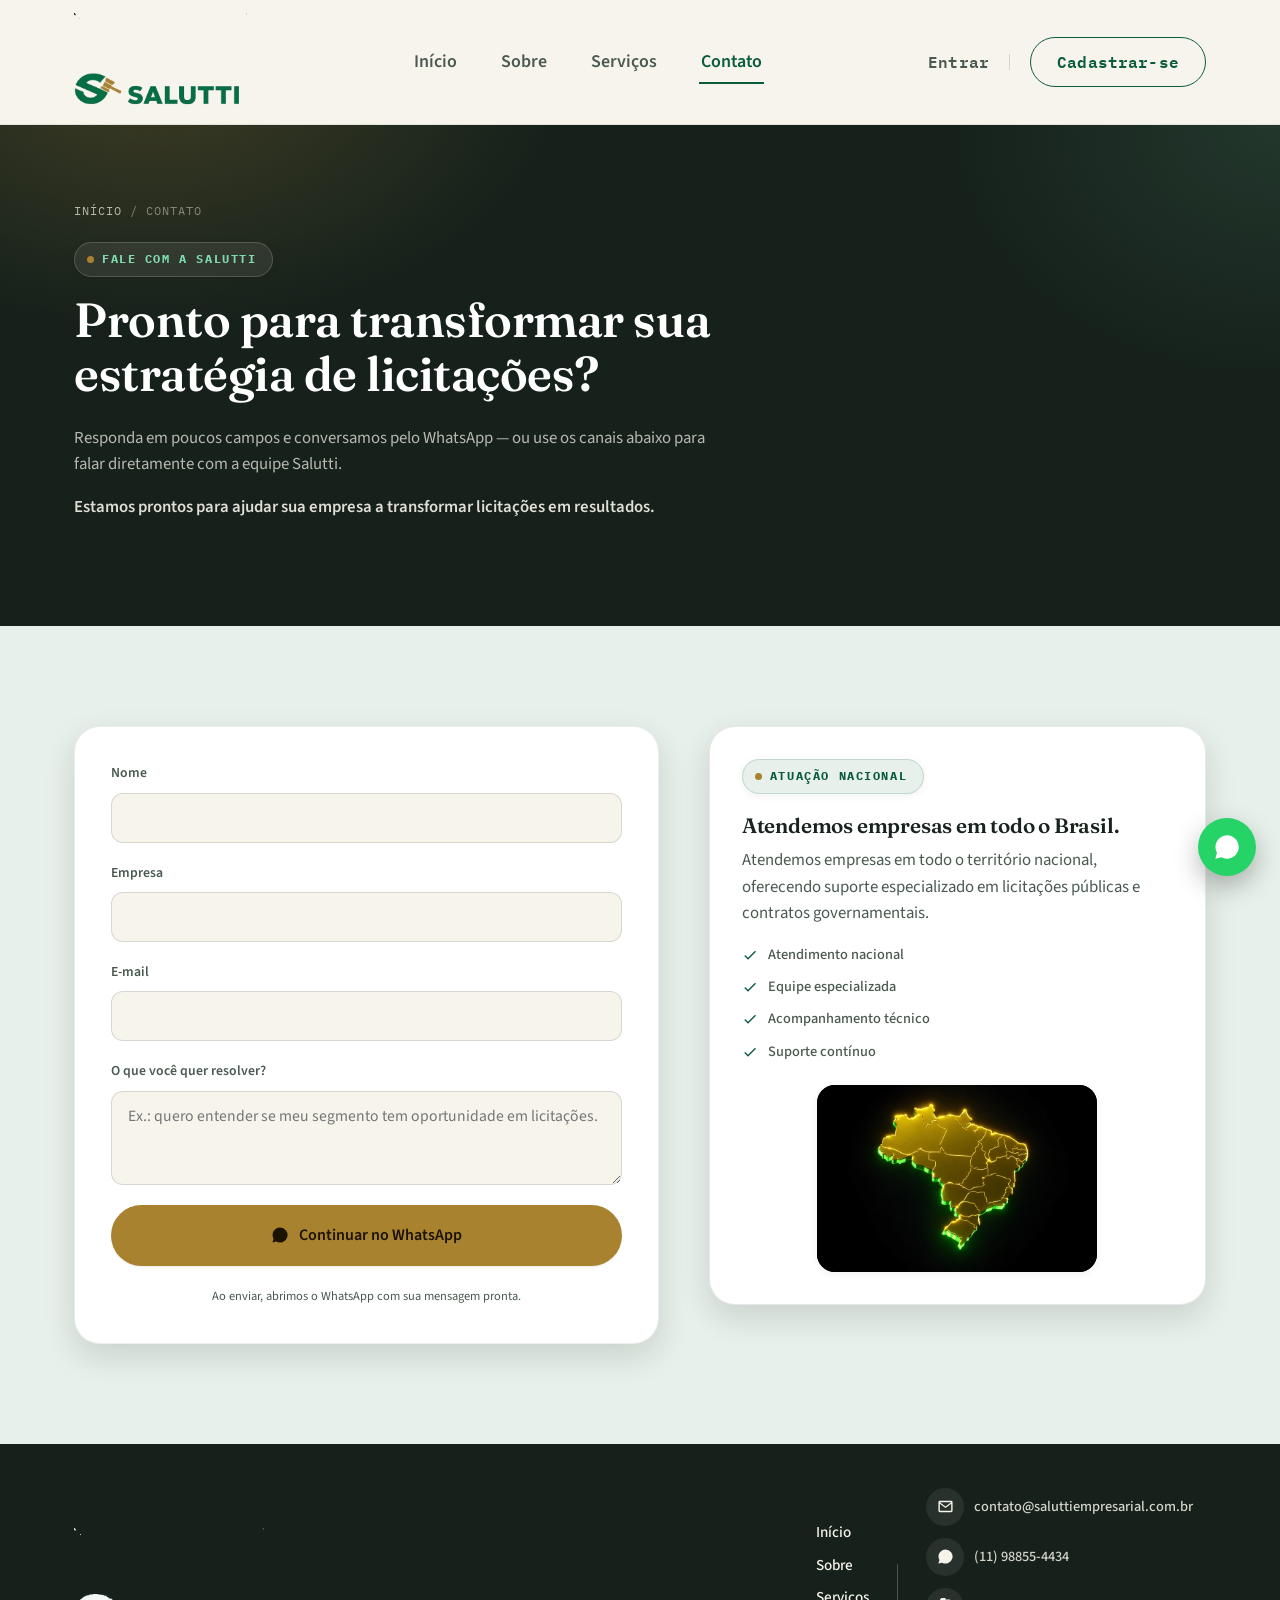
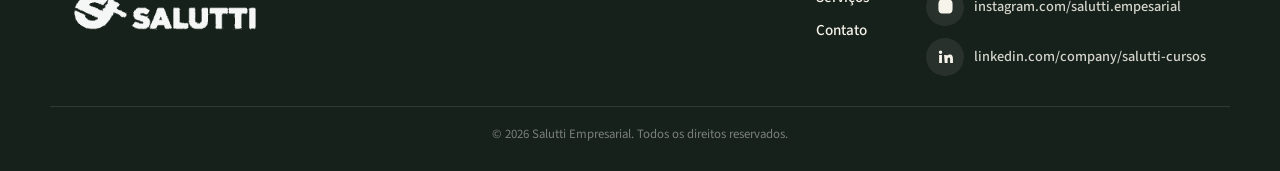
==== contato.html @ 941a8929 "Add files via upload" ====
<!DOCTYPE html>
<html lang="pt-BR">
<head>
<meta charset="UTF-8">
<meta name="viewport" content="width=device-width, initial-scale=1.0">
<title>Contato | Salutti Empresarial — Consultoria em Licitações</title>
<meta name="description" content="Fale com a Salutti Empresarial pelo WhatsApp, e-mail ou telefone e descubra as oportunidades de licitações para sua empresa.">
<meta name="keywords" content="licitações públicas, consultoria em licitações, pregão eletrônico, compras governamentais, mercado público, edital, Salutti Empresarial">
<meta name="author" content="Salutti Empresarial">
<link rel="canonical" href="https://www.saluttiempresarial.com.br/contato.html">

<!-- Open Graph -->
<meta property="og:type" content="website">
<meta property="og:site_name" content="Salutti Empresarial">
<meta property="og:title" content="Contato | Salutti Empresarial — Consultoria em Licitações">
<meta property="og:description" content="Fale com a Salutti Empresarial pelo WhatsApp, e-mail ou telefone e descubra as oportunidades de licitações para sua empresa.">
<meta property="og:image" content="./assets/hero.jpg">
<meta property="og:locale" content="pt_BR">

<!-- Twitter -->
<meta name="twitter:card" content="summary_large_image">
<meta name="twitter:title" content="Contato | Salutti Empresarial — Consultoria em Licitações">
<meta name="twitter:description" content="Fale com a Salutti Empresarial pelo WhatsApp, e-mail ou telefone e descubra as oportunidades de licitações para sua empresa.">
<meta name="twitter:image" content="./assets/hero.jpg">

<link rel="icon" type="image/png" href="./assets/logo.png">
<link rel="apple-touch-icon" href="./assets/logo.png">

<link rel="preconnect" href="https://fonts.googleapis.com">
<link rel="preconnect" href="https://fonts.gstatic.com" crossorigin>
<link href="https://fonts.googleapis.com/css2?family=Fraunces:opsz,wght@9..144,400;9..144,500;9..144,600;9..144,700&family=IBM+Plex+Mono:wght@400;500;600&family=Source+Sans+3:wght@400;500;600;700&display=swap" rel="stylesheet">

<link rel="stylesheet" href="./styles.css">
</head>
<body>

<!-- ============ SKIP LINK ============ -->
<a class="skip-link" href="#conteudo">Pular para o conteúdo</a>

<!-- ============ HEADER / NAV ============ -->
<header class="site-header" id="topo">
  <div class="wrap header-inner">
    <a href="index.html" class="brand" aria-label="Salutti Empresarial, página inicial">
      <img src="./assets/logo-wide.png" alt="Salutti Empresarial" class="brand-mark">
    </a>

    <nav class="main-nav" id="mainNav" aria-label="Navegação principal">
      <a href="index.html">Início</a>
      <a href="sobre.html">Sobre</a>
      <a href="servicos.html">Serviços</a>
      <a href="contato.html" class="is-active" aria-current="page">Contato</a>
    </nav>

    <div class="header-cta">
      <a class="header-auth-link" href="contato.html">Entrar</a>
      <span class="header-auth-sep" aria-hidden="true"></span>
      <a class="header-auth-cta" href="contato.html">Cadastrar-se</a>
    </div>

    <button class="nav-toggle" id="navToggle" aria-expanded="false" aria-controls="mainNav" aria-label="Abrir menu">
      <span></span><span></span><span></span>
    </button>
  </div>
</header>

<main id="conteudo">

  <!-- ============ PAGE HERO ============ -->
  <section class="page-hero" aria-label="Contato">
    <div class="wrap">
      <p class="page-hero-crumb"><a href="index.html">Início</a> / Contato</p>
      <p class="eyebrow eyebrow-dark"><span class="eyebrow-dot"></span>Fale com a Salutti</p>
      <h1>Pronto para transformar sua estratégia de licitações?</h1>
      <p class="section-sub">Responda em poucos campos e conversamos pelo WhatsApp — ou use os canais abaixo para falar diretamente com a equipe Salutti.</p>
      <p class="section-sub" style="margin-top:10px; font-weight:600; color:rgba(246,243,234,0.9);">Estamos prontos para ajudar sua empresa a transformar licitações em resultados.</p>
    </div>
  </section>

  <!-- ============ CONTATO ============ -->
  <section class="section contact-band" aria-label="Formulário de contato">
    <div class="wrap">
      <div class="contact-grid reveal">
        <div class="contact-left">
          <form class="contact-form" id="contactForm" novalidate>
            <label>
              Nome
              <input type="text" name="nome" id="cf-nome" required autocomplete="name">
            </label>
            <label>
              Empresa
              <input type="text" name="empresa" id="cf-empresa" autocomplete="organization">
            </label>
            <label>
              E-mail
              <input type="email" name="email" id="cf-email" autocomplete="email">
            </label>
            <label>
              O que você quer resolver?
              <textarea name="mensagem" id="cf-mensagem" rows="3" placeholder="Ex.: quero entender se meu segmento tem oportunidade em licitações."></textarea>
            </label>
            <button type="submit" class="btn btn-brass btn-lg btn-block">
              <svg viewBox="0 0 24 24" class="ico" aria-hidden="true"><path d="M17.5 14.4c-.3-.1-1.6-.8-1.9-.9-.3-.1-.4-.1-.6.1-.2.3-.7.9-.8 1-.2.2-.3.2-.5.1-.3-.1-1.2-.4-2.2-1.4-.8-.7-1.4-1.6-1.5-1.9-.2-.3 0-.5.1-.6.1-.1.3-.3.4-.5.1-.1.2-.3.2-.4.1-.2 0-.3 0-.4-.1-.1-.6-1.4-.8-1.9-.2-.5-.4-.4-.6-.4h-.5c-.2 0-.4.1-.6.3-.2.3-.8.8-.8 1.9s.8 2.2.9 2.4c.1.2 1.6 2.5 3.9 3.4.5.2 1 .4 1.3.5.5.2 1 .1 1.4.1.4-.1 1.3-.5 1.5-1 .2-.5.2-.9.1-1zM12 2a10 10 0 0 0-8.6 15L2 22l5.1-1.3A10 10 0 1 0 12 2z"/></svg>
              Continuar no WhatsApp
            </button>
            <p class="form-hint">Ao enviar, abrimos o WhatsApp com sua mensagem pronta.</p>
          </form>
        </div>

        <div class="contact-map">
          <p class="eyebrow"><span class="eyebrow-dot"></span>Atuação Nacional</p>
          <h3>Atendemos empresas em todo o Brasil.</h3>
          <p class="section-sub" style="margin-bottom:18px;">Atendemos empresas em todo o território nacional, oferecendo suporte especializado em licitações públicas e contratos governamentais.</p>
          <ul class="map-trust-list">
            <li><svg viewBox="0 0 24 24" aria-hidden="true"><path d="M9 16.2 4.8 12l-1.4 1.4L9 19 21 7l-1.4-1.4Z"/></svg>Atendimento nacional</li>
            <li><svg viewBox="0 0 24 24" aria-hidden="true"><path d="M9 16.2 4.8 12l-1.4 1.4L9 19 21 7l-1.4-1.4Z"/></svg>Equipe especializada</li>
            <li><svg viewBox="0 0 24 24" aria-hidden="true"><path d="M9 16.2 4.8 12l-1.4 1.4L9 19 21 7l-1.4-1.4Z"/></svg>Acompanhamento técnico</li>
            <li><svg viewBox="0 0 24 24" aria-hidden="true"><path d="M9 16.2 4.8 12l-1.4 1.4L9 19 21 7l-1.4-1.4Z"/></svg>Suporte contínuo</li>
          </ul>
          <figure class="map-visual map-visual-sm">
            <img src="./assets/mapa-brasil.png" alt="Mapa do Brasil representando a presença e a atuação nacional da Salutti Empresarial">
          </figure>
        </div>
      </div>
    </div>
  </section>

</main>

<!-- ============ FOOTER ============ -->
<footer class="site-footer">
  <div class="wrap footer-inner">
    <a href="index.html" class="footer-logo-link" aria-label="Salutti Empresarial, página inicial">
      <img src="./assets/logo-wide.png" alt="Salutti Empresarial" class="brand-mark-footer">
    </a>

    <div class="footer-links-group">
      <nav class="footer-nav" aria-label="Navegação do rodapé">
        <a href="index.html">Início</a>
        <a href="sobre.html">Sobre</a>
        <a href="servicos.html">Serviços</a>
        <a href="contato.html">Contato</a>
      </nav>

      <span class="footer-divider" aria-hidden="true"></span>

      <div class="footer-social" aria-label="Redes sociais da Salutti">
        <a class="footer-social-link" href="mailto:contato@saluttiempresarial.com.br" aria-label="Enviar e-mail para a Salutti">
          <span class="footer-social-ico"><svg viewBox="0 0 24 24" aria-hidden="true"><path d="M4 4h16a2 2 0 0 1 2 2v12a2 2 0 0 1-2 2H4a2 2 0 0 1-2-2V6a2 2 0 0 1 2-2Zm0 2v.01L12 12l8-5.99V6Zm0 2.24V18h16V8.24l-8 6Z"/></svg></span>
          <span class="footer-social-text">contato@saluttiempresarial.com.br</span>
        </a>
        <a class="footer-social-link" href="https://wa.me/5511988554434" target="_blank" rel="noopener" aria-label="Falar no WhatsApp">
          <span class="footer-social-ico"><svg viewBox="0 0 24 24" aria-hidden="true"><path d="M17.5 14.4c-.3-.1-1.6-.8-1.9-.9-.3-.1-.4-.1-.6.1-.2.3-.7.9-.8 1-.2.2-.3.2-.5.1-.3-.1-1.2-.4-2.2-1.4-.8-.7-1.4-1.6-1.5-1.9-.2-.3 0-.5.1-.6.1-.1.3-.3.4-.5.1-.1.2-.3.2-.4.1-.2 0-.3 0-.4-.1-.1-.6-1.4-.8-1.9-.2-.5-.4-.4-.6-.4h-.5c-.2 0-.4.1-.6.3-.2.3-.8.8-.8 1.9s.8 2.2.9 2.4c.1.2 1.6 2.5 3.9 3.4.5.2 1 .4 1.3.5.5.2 1 .1 1.4.1.4-.1 1.3-.5 1.5-1 .2-.5.2-.9.1-1zM12 2a10 10 0 0 0-8.6 15L2 22l5.1-1.3A10 10 0 1 0 12 2z"/></svg></span>
          <span class="footer-social-text">(11) 98855-4434</span>
        </a>
        <a class="footer-social-link" href="https://www.instagram.com/salutti.empesarial/" target="_blank" rel="noopener" aria-label="Instagram da Salutti">
          <span class="footer-social-ico"><svg viewBox="0 0 24 24" aria-hidden="true"><path d="M12 2c2.7 0 3.06.01 4.12.06 1.06.05 1.79.22 2.43.47.66.26 1.22.6 1.77 1.15.55.55.9 1.11 1.15 1.77.25.64.42 1.37.47 2.43.05 1.06.06 1.42.06 4.12s-.01 3.06-.06 4.12c-.05 1.06-.22 1.79-.47 2.43a4.9 4.9 0 0 1-1.15 1.77 4.9 4.9 0 0 1-1.77 1.15c-.64.25-1.37.42-2.43.47-1.06.05-1.42.06-4.12.06s-3.06-.01-4.12-.06c-1.06-.05-1.79-.22-2.43-.47a4.9 4.9 0 0 1-1.77-1.15 4.9 4.9 0 0 1-1.15-1.77c-.25-.64-.42-1.37-.47-2.43C2.01 15.06 2 14.7 2 12s.01-3.06.06-4.12c.05-1.06.22-1.79.47-2.43.26-.66.6-1.22 1.15-1.77A4.9 4.9 0 0 1 5.45.53c.64-.25 1.37-.42 2.43-.47C8.94.01 9.3 0 12 0Zm0 5a5 5 0 1 1 0 10 5 5 0 0 1 0-10Zm0 2a3 3 0 1 0 0 6 3 3 0 0 0 0-6Zm5.2-3.4a1.2 1.2 0 1 1 0 2.4 1.2 1.2 0 0 1 0-2.4Z"/></svg></span>
          <span class="footer-social-text">instagram.com/salutti.empesarial</span>
        </a>
        <a class="footer-social-link" href="https://www.linkedin.com/company/salutti-cursos/about/" target="_blank" rel="noopener" aria-label="LinkedIn da Salutti">
          <span class="footer-social-ico"><svg viewBox="0 0 24 24" aria-hidden="true"><path d="M4.98 3.5A2.5 2.5 0 1 1 5 8.5a2.5 2.5 0 0 1-.02-5ZM3 9.75h4V21H3ZM10 9.75h3.83v1.54h.05c.53-1 1.85-2.06 3.8-2.06 4.07 0 4.82 2.68 4.82 6.17V21h-4v-4.98c0-1.19-.02-2.72-1.66-2.72-1.66 0-1.92 1.3-1.92 2.63V21h-4Z"/></svg></span>
          <span class="footer-social-text">linkedin.com/company/salutti-cursos</span>
        </a>
      </div>
    </div>
  </div>
  <div class="wrap footer-bottom">
    <span>© <span id="year"></span> Salutti Empresarial. Todos os direitos reservados.</span>
  </div>
</footer>

<a class="fab-whatsapp" href="https://wa.me/5511988554434?text=Ol%C3%A1%2C%20quero%20falar%20com%20a%20Salutti." target="_blank" rel="noopener" aria-label="Falar no WhatsApp">
  <svg viewBox="0 0 24 24" aria-hidden="true"><path d="M17.5 14.4c-.3-.1-1.6-.8-1.9-.9-.3-.1-.4-.1-.6.1-.2.3-.7.9-.8 1-.2.2-.3.2-.5.1-.3-.1-1.2-.4-2.2-1.4-.8-.7-1.4-1.6-1.5-1.9-.2-.3 0-.5.1-.6.1-.1.3-.3.4-.5.1-.1.2-.3.2-.4.1-.2 0-.3 0-.4-.1-.1-.6-1.4-.8-1.9-.2-.5-.4-.4-.6-.4h-.5c-.2 0-.4.1-.6.3-.2.3-.8.8-.8 1.9s.8 2.2.9 2.4c.1.2 1.6 2.5 3.9 3.4.5.2 1 .4 1.3.5.5.2 1 .1 1.4.1.4-.1 1.3-.5 1.5-1 .2-.5.2-.9.1-1zM12 2a10 10 0 0 0-8.6 15L2 22l5.1-1.3A10 10 0 1 0 12 2z"/></svg>
</a>

<script src="./script.js"></script>
</body>
</html>
---- styles.css ----
/* ===========================================================
   SALUTTI EMPRESARIAL — design tokens
   Palette: forest green + brass/gold (from brand mark) on a
   paper/charcoal duo, evoking official documents & selos.
=========================================================== */
:root{
  --forest:        #0B5C3C;
  --forest-deep:    #073F29;
  --forest-mist:    #E7F0EA;
  --mint:           #7FD9AC;

  --brass:          #A9822F;
  --brass-light:    #C79C42;
  --brass-pale:     #F1E4C4;

  --charcoal:       #16211B;
  --charcoal-2:     #1E2B23;
  --charcoal-3:     #26362C;
  --charcoal-line:  rgba(246,243,234,0.12);

  --paper:          #F7F4EC;
  --paper-2:        #EFEADA;
  --ink:            #17231C;
  --ink-soft:       #4A5A50;
  --off-white:      #F6F3EA;

  --shadow-1: 0 12px 32px rgba(15,25,18,0.14);
  --shadow-2: 0 24px 60px rgba(15,25,18,0.28);
  --shadow-soft: 0 2px 8px rgba(15,25,18,0.06);
  --shadow-hover: 0 20px 46px rgba(15,25,18,0.16), 0 4px 14px rgba(15,25,18,0.08);
  --shadow-brass: 0 14px 34px rgba(169,130,47,0.22);

  --font-display: "Fraunces", ui-serif, Georgia, serif;
  --font-body: "Source Sans 3", ui-sans-serif, system-ui, sans-serif;
  --font-mono: "IBM Plex Mono", ui-monospace, monospace;

  --radius: 18px;
  --radius-sm: 10px;
  --radius-lg: 26px;

  --ease: cubic-bezier(.16,.8,.24,1);
  --ease-soft: cubic-bezier(.4,0,.2,1);

  --container: 1180px;
}

*,*::before,*::after{ box-sizing:border-box; }
html{ scroll-behavior:smooth; }
@media (prefers-reduced-motion: reduce){
  html{ scroll-behavior:auto; }
  *,*::before,*::after{ animation-duration:0.001ms !important; animation-iteration-count:1 !important; transition-duration:0.001ms !important; }
}

body{
  margin:0;
  font-family:var(--font-body);
  color:var(--ink);
  background:var(--paper);
  -webkit-font-smoothing:antialiased;
  line-height:1.55;
}

img{ max-width:100%; display:block; }
a{ color:inherit; text-decoration:none; }
button{ font:inherit; cursor:pointer; }
ul{ margin:0; padding:0; list-style:none; }
h1,h2,h3,h4{ font-family:var(--font-display); font-weight:600; margin:0 0 .5em; line-height:1.12; letter-spacing:-0.01em; }
p{ margin:0 0 1em; }

.wrap{ max-width:var(--container); margin:0 auto; padding:0 24px; }

.skip-link{
  position:absolute; left:-999px; top:0; background:var(--forest); color:#fff;
  padding:12px 18px; z-index:999; border-radius:0 0 8px 0;
}
.skip-link:focus{ left:0; }

:focus-visible{ outline:3px solid var(--brass); outline-offset:3px; }

/* ---------------- Eyebrow / badges ---------------- */
.eyebrow{
  display:inline-flex; align-items:center; gap:8px;
  font-family:var(--font-mono); font-size:.76rem; letter-spacing:.13em; text-transform:uppercase;
  color:var(--forest); font-weight:700; margin-bottom:16px;
  background:var(--forest-mist); border:1px solid rgba(11,92,60,0.16); border-radius:999px; padding:7px 16px 7px 12px;
  box-shadow:var(--shadow-soft);
  transition:transform .28s var(--ease), box-shadow .28s var(--ease), background-color .28s var(--ease), border-color .28s var(--ease);
  cursor:default;
}
.eyebrow:hover{
  transform:scale(1.045);
  background:#fff;
  border-color:rgba(169,130,47,0.45);
  box-shadow:0 8px 20px rgba(169,130,47,0.16);
}
.eyebrow-dark{ color:var(--mint); background:rgba(255,255,255,0.08); border-color:rgba(255,255,255,0.16); }
.eyebrow-dark:hover{ background:rgba(255,255,255,0.14); border-color:rgba(127,217,172,0.5); box-shadow:0 8px 20px rgba(127,217,172,0.14); }
.eyebrow-dot{ width:7px; height:7px; border-radius:50%; background:var(--brass); flex:none; transition:transform .28s var(--ease); }
.eyebrow:hover .eyebrow-dot{ transform:scale(1.3); }

.section-head{ max-width:720px; margin-bottom:40px; }
.section-sub{ color:var(--ink-soft); font-size:1.05rem; max-width:620px; }
.section-sub-dark{ color:rgba(246,243,234,0.72); }

/* =========================================================
   BUTTONS
========================================================= */
.btn{
  display:inline-flex; align-items:center; justify-content:center; gap:10px;
  border-radius:999px; font-weight:600; text-align:center; border:2px solid transparent;
  transition:transform .24s var(--ease), box-shadow .24s var(--ease), background .24s var(--ease), border-color .24s var(--ease), color .24s var(--ease);
  white-space:nowrap; will-change:transform;
}
.btn .ico{ width:18px; height:18px; fill:currentColor; flex:none; }
.btn-brass{ background:var(--brass); color:#1B1300; box-shadow:0 1px 2px rgba(27,19,0,0.08); }
.btn-brass:hover{ background:var(--brass-light); transform:translateY(-2px) scale(1.015); box-shadow:var(--shadow-brass); }
.btn-brass:active{ transform:translateY(0) scale(0.99); }
.btn-ghost{ background:transparent; color:#fff; border-color:rgba(255,255,255,0.55); }
.btn-ghost:hover{ background:rgba(255,255,255,0.12); border-color:#fff; transform:translateY(-2px); }
.btn-outline{ background:transparent; color:var(--forest); border-color:rgba(11,92,60,0.3); }
.btn-outline:hover{ background:var(--forest-mist); border-color:var(--forest); transform:translateY(-2px); }
.btn-lg{ padding:16px 30px; font-size:1rem; }
.btn-sm{ padding:10px 18px; font-size:.88rem; }
.btn-block{ width:100%; }

/* =========================================================
   HEADER
========================================================= */
.site-header{
  position:sticky; top:0; z-index:100;
  background:rgba(247,244,236,0.86);
  backdrop-filter:blur(14px) saturate(1.4);
  border-bottom:1px solid rgba(23,35,28,0.08);
  transition:box-shadow .3s var(--ease), background-color .3s var(--ease);
}
.site-header.is-scrolled{ box-shadow:0 6px 24px rgba(15,25,18,0.08); background:rgba(247,244,236,0.96); }
.header-inner{
  display:flex; align-items:center; justify-content:space-between;
  height:124px; gap:24px;
}
.brand-mark{ height:98px; width:auto; transition:opacity .2s ease; }
.brand{ flex:none; display:flex; align-items:center; }
.brand:hover .brand-mark{ opacity:.86; }

.main-nav{ display:flex; align-items:center; gap:8px; }
.main-nav a{
  color:var(--ink-soft); font-size:1.12rem; font-weight:600; position:relative; padding:12px 18px;
  border-radius:999px; transition:color .22s var(--ease), background-color .22s var(--ease);
}
.main-nav a:hover{ color:var(--ink); background:rgba(23,35,28,0.05); }
.main-nav a::after{
  content:""; position:absolute; left:16px; right:16px; bottom:4px; height:2px; background:var(--brass);
  transform:scaleX(0); transform-origin:left; transition:transform .25s var(--ease);
}
.main-nav a:hover::after, .main-nav a:focus-visible::after{ transform:scaleX(1); }
.main-nav a.is-active{ color:var(--forest); }
.main-nav a.is-active::after{ transform:scaleX(1); background:var(--forest); }

.header-cta{ flex:none; display:flex; align-items:center; gap:20px; }
.header-auth-link{
  font-family:var(--font-mono); font-size:1.02rem; font-weight:600; letter-spacing:.01em;
  color:var(--ink-soft); transition:color .2s ease;
}
.header-auth-link:hover{ color:var(--forest); }
.header-auth-sep{ width:1px; height:16px; background:rgba(23,35,28,0.16); }
.header-auth-cta{
  font-family:var(--font-mono); font-size:1.02rem; font-weight:600; letter-spacing:.01em;
  padding:11px 26px; border-radius:999px; border:1.5px solid var(--forest); color:var(--forest);
  background:transparent; transition:background-color .25s ease, color .25s ease, transform .25s ease, box-shadow .25s ease;
}
.header-auth-cta:hover{ background:var(--forest); color:#fff; transform:translateY(-1px); box-shadow:0 8px 18px rgba(11,92,60,0.22); }

.nav-toggle{ display:none; background:none; border:0; width:38px; height:38px; padding:0; flex-direction:column; justify-content:center; align-items:center; gap:5px; }
.nav-toggle span{ width:22px; height:2px; background:var(--ink); display:block; transition:transform .2s ease, opacity .2s ease; }

/* =========================================================
   HERO
========================================================= */
.hero{ position:relative; min-height:92vh; display:flex; align-items:center; overflow:hidden; color:#fff; }
.hero-media{ position:absolute; inset:0; }
.hero-media img{ width:100%; height:100%; object-fit:cover; transform:scale(1.06); animation:heroZoom 18s ease-out forwards; }
@keyframes heroZoom{ from{ transform:scale(1.06);} to{ transform:scale(1);} }
.hero-scrim{
  position:absolute; inset:0;
  background:
    linear-gradient(180deg, rgba(9,17,13,0.58) 0%, rgba(9,17,13,0.42) 40%, rgba(9,17,13,0.76) 100%),
    linear-gradient(100deg, rgba(7,20,14,0.82) 0%, rgba(7,20,14,0.42) 55%, rgba(7,20,14,0.22) 100%);
}
.hero-inner{
  position:relative; z-index:2; display:grid; grid-template-columns:1fr auto; gap:60px; align-items:center;
  padding-top:60px; padding-bottom:60px; width:100%;
}
.hero-copy{ max-width:660px; }
.hero h1{
  font-size:clamp(2.1rem, 4.6vw, 3.4rem);
  color:#fff;
  text-shadow:0 2px 18px rgba(0,0,0,0.35);
}
.accent-brass{ color:var(--brass-light); }
.hero-lede{ font-size:1.15rem; color:rgba(255,255,255,0.88); max-width:540px; }
.hero-actions{ display:flex; flex-wrap:wrap; gap:16px; margin:28px 0 34px; }
.hero-badges{ display:flex; flex-wrap:wrap; gap:12px 26px; font-size:.88rem; color:rgba(255,255,255,0.78); }
.hero-badges li{ position:relative; padding-left:18px; }
.hero-badges li::before{ content:""; position:absolute; left:0; top:7px; width:8px; height:8px; border-radius:50%; background:var(--mint); }

/* Home — hero estratégico (título 48px / subtítulo 22px) */
.home-hero-title{ color:#fff; font-size:48px; line-height:1.15; max-width:820px; margin-bottom:20px; text-shadow:0 2px 18px rgba(0,0,0,0.35); }
.home-hero-subtitle{ color:rgba(255,255,255,0.88); font-size:22px; line-height:1.55; max-width:640px; font-weight:400; }
@media (max-width:640px){
  .home-hero-title{ font-size:32px; }
  .home-hero-subtitle{ font-size:18px; }
}

@media (max-width:920px){
  .hero-inner{ grid-template-columns:1fr; text-align:left; }
}

/* =========================================================
   NUMBERS BAND
========================================================= */
.band-numbers{ background:var(--charcoal); color:var(--off-white); padding:88px 0; position:relative; }
.stat-grid{ display:grid; grid-template-columns:repeat(4,1fr); gap:20px; margin-bottom:56px; }
.stat-card{
  background:#fff; border:1px solid rgba(23,35,28,0.10); border-radius:var(--radius);
  padding:28px 24px; display:flex; flex-direction:column; gap:10px; box-shadow:var(--shadow-soft); border-top:3px solid var(--forest);
  transition:transform .3s var(--ease), box-shadow .3s var(--ease);
}
.stat-card:hover{ transform:translateY(-6px); box-shadow:var(--shadow-hover); }
.stat-num{ font-family:var(--font-display); font-size:2.4rem; color:var(--forest); font-weight:700; }
.stat-num small{ font-size:1rem; font-weight:500; margin-left:2px; color:var(--brass); }
.stat-label{ color:var(--ink-soft); font-size:.92rem; }

.donut-block{ display:grid; grid-template-columns:1.1fr .9fr; gap:50px; align-items:center; background:var(--charcoal-2); border:1px solid var(--charcoal-line); border-radius:var(--radius); padding:40px; }
.donut-copy h3{ color:#fff; font-size:1.5rem; }
.donut-legend{ display:flex; flex-direction:column; gap:8px; margin-top:18px; }
.donut-legend li{ display:flex; align-items:center; gap:10px; font-size:.9rem; color:rgba(246,243,234,0.85); cursor:pointer; padding:4px 6px; border-radius:6px; }
.donut-legend li:hover, .donut-legend li.is-active{ background:rgba(255,255,255,0.06); }
.donut-legend .sw{ width:11px; height:11px; border-radius:3px; flex:none; }
.donut-wrap{ position:relative; display:flex; justify-content:center; }
.donut-svg{ width:100%; max-width:240px; }
.donut-svg path{ cursor:pointer; transition:opacity .2s ease, transform .2s ease; transform-origin:120px 120px; }
.donut-svg path:hover, .donut-svg path.is-active{ opacity:.85; transform:scale(1.035); }
.donut-center{ position:absolute; top:50%; left:50%; transform:translate(-50%,-50%); text-align:center; }
.donut-center span{ display:block; font-family:var(--font-display); font-size:1.7rem; color:#fff; font-weight:700; }
.donut-center small{ font-family:var(--font-mono); font-size:.72rem; color:var(--mint); text-transform:uppercase; letter-spacing:.06em; }

@media (max-width:900px){
  .stat-grid{ grid-template-columns:repeat(2,1fr); }
  .donut-block{ grid-template-columns:1fr; }
}

/* =========================================================
   SECTIONS — generic
========================================================= */
.section{ padding:100px 0; }
.section-tint{ background:var(--forest-mist); }
.section-dark{ background:var(--charcoal); color:var(--off-white); }
.section-dark h2, .section-dark h4{ color:#fff; }
.section-dark h3{ color:#fff; }
.section-dark .feature-card h3{ color:var(--ink,#17231c); }

.card-grid{ display:grid; gap:24px; margin-bottom:64px; }
.card-grid-3{ grid-template-columns:repeat(3,1fr); }
.card-grid-4{ grid-template-columns:repeat(4,1fr); }
.values-grid{ display:flex; flex-wrap:wrap; justify-content:center; gap:24px; margin-bottom:64px; }
.values-grid .feature-card{ flex:1 1 calc(33.333% - 16px); max-width:360px; min-width:260px; display:flex; flex-direction:column; min-height:216px; }
@media (max-width:760px){ .values-grid .feature-card{ flex:1 1 100%; max-width:440px; min-height:0; } }

.quem-somos-title{ font-size:clamp(1.9rem,3.4vw,2.6rem); margin-bottom:16px; }

.feature-card{
  background:var(--off-white); border:1px solid rgba(23,35,28,0.08); border-radius:var(--radius);
  padding:32px 28px; box-shadow:var(--shadow-soft); border-top:3px solid var(--brass);
  transition:transform .3s var(--ease), box-shadow .3s var(--ease), border-color .3s var(--ease);
}
.feature-card:hover{ transform:translateY(-6px); box-shadow:var(--shadow-hover); }
.feature-ico{ display:inline-flex; align-items:center; justify-content:center; width:48px; height:48px; border-radius:12px; background:var(--forest-mist); margin-bottom:18px; transition:transform .3s var(--ease), background-color .3s var(--ease); }
.feature-card:hover .feature-ico{ transform:scale(1.08) rotate(-4deg); background:var(--brass-pale); }
.feature-ico svg{ width:24px; height:24px; fill:var(--forest); }
.feature-card h3{ font-size:1.2rem; }
.feature-card p{ color:var(--ink-soft); margin:0; font-size:.95rem; }

/* tinted section band (mais cor de marca) */
.section-tint{ background:var(--forest-mist); }

/* process arrow between ticket-list steps */
.process-arrow{ display:flex; justify-content:flex-start; padding-left:16px; margin:-6px 0; color:var(--brass); }
.process-arrow svg{ width:18px; height:18px; fill:var(--brass); }

/* split blocks */
.split-block{ display:grid; grid-template-columns:1fr 1fr; gap:56px; align-items:center; margin:70px 0; }
.split-reverse .split-copy{ order:2; }
.split-reverse .split-media{ order:1; }

.photo-interactive{ position:relative; margin:0; border-radius:var(--radius); overflow:hidden; box-shadow:var(--shadow-1); }
.photo-interactive img{ width:100%; height:100%; object-fit:cover; aspect-ratio:4/3; transition:transform .5s ease; cursor:pointer; }
.photo-interactive:hover img{ transform:scale(1.06); }
.photo-interactive figcaption{
  position:absolute; left:0; right:0; bottom:0; padding:20px 22px;
  background:linear-gradient(0deg, rgba(9,17,13,0.88), rgba(9,17,13,0));
  color:#fff; transform:translateY(65%); transition:transform .3s ease;
  display:flex; flex-direction:column; gap:2px;
}
.photo-interactive:hover figcaption{ transform:translateY(0); }
.photo-interactive figcaption strong{ font-family:var(--font-display); font-size:1.02rem; }
.photo-interactive figcaption span{ font-size:.82rem; color:rgba(255,255,255,0.82); }
.photo-wide img{ aspect-ratio:21/9; }
.photo-wide{ margin:56px 0; }

.ticket-list{ display:flex; flex-direction:column; gap:20px; counter-reset:t; margin:0; padding:0; list-style:none; }
.ticket-list li{ display:flex; gap:16px; align-items:flex-start; position:relative; }
.ticket-list li:not(:last-child)::after{
  content:"↓"; position:absolute; left:9px; top:40px; color:var(--brass); font-size:1.05rem; line-height:1; font-weight:700;
}
.ticket-num{
  flex:none; width:34px; height:34px; border-radius:50%; background:var(--forest); color:#fff;
  display:flex; align-items:center; justify-content:center; font-family:var(--font-mono); font-weight:600; font-size:.9rem;
}
.ticket-list strong{ display:block; margin-bottom:2px; }
.ticket-list p{ margin:0; color:var(--ink-soft); font-size:.92rem; }

/* funnel */
.funnel-block{ margin:70px 0 50px; }
.funnel-block h3{ font-size:1.5rem; }
.funnel{ display:flex; flex-direction:column; align-items:center; gap:6px; margin:34px auto 24px; max-width:520px; }
.funnel-stage{
  width:100%; border:none; border-radius:10px; padding:16px 24px; text-align:center;
  background:color-mix(in srgb, var(--stage-color) 92%, transparent);
  color:#fff; font-weight:600; letter-spacing:.02em; position:relative;
  clip-path:polygon(6% 0, 94% 0, 100% 100%, 0 100%);
  transition:filter .2s ease, transform .2s ease;
}
.funnel-stage:not(.funnel-final){ width:calc(100% - 0px); }
.funnel-stage:nth-child(2){ width:88%; }
.funnel-stage:nth-child(3){ width:76%; }
.funnel-stage:nth-child(4){ width:64%; }
.funnel-final{ width:52%; background:var(--brass); clip-path:none; border-radius:999px; color:#1B1300; }
.funnel-stage:hover, .funnel-stage.is-active{ filter:brightness(1.1); transform:scale(1.02); }
.funnel-desc{
  text-align:center; max-width:560px; margin:0 auto; color:var(--ink-soft);
  min-height:44px; font-size:.95rem;
}

/* responsibilities */
.responsibilities{ margin-top:70px; }
.responsibilities h3{ font-size:1.5rem; margin-bottom:24px; }
.resp-grid{ display:grid; grid-template-columns:1fr 1fr; gap:24px; }
.resp-card{
  border-radius:var(--radius); padding:28px; position:relative;
  background:var(--off-white); border:1px dashed rgba(23,35,28,0.25);
}
.resp-card::before{ content:""; position:absolute; inset:8px; border:1px solid rgba(23,35,28,0.12); border-radius:12px; pointer-events:none; }
.resp-tag{ font-family:var(--font-mono); font-size:.75rem; letter-spacing:.1em; text-transform:uppercase; color:var(--brass); font-weight:600; }
.resp-card ul{ margin-top:16px; display:flex; flex-direction:column; gap:10px; }
.resp-card li{ padding-left:22px; position:relative; font-size:.95rem; }
.resp-card li::before{ content:"✓"; position:absolute; left:0; color:var(--forest); font-weight:700; }
.resp-salutti li::before{ color:var(--brass); }

@media (max-width:900px){
  .card-grid-3{ grid-template-columns:1fr; }
  .card-grid-4{ grid-template-columns:1fr 1fr; }
  .split-block{ grid-template-columns:1fr; }
  .split-reverse .split-copy, .split-reverse .split-media{ order:0; }
  .resp-grid{ grid-template-columns:1fr; }
}
@media (max-width:560px){
  .card-grid-4{ grid-template-columns:1fr; }
}

/* =========================================================
   STEPPER (metodologia)
========================================================= */
.stepper{ display:grid; grid-template-columns:repeat(4,1fr); gap:22px; margin:44px 0 20px; }
.step-card{
  background:var(--charcoal-2); border:1px solid var(--charcoal-line); border-radius:var(--radius);
  padding:28px 24px; position:relative; transition:transform .3s var(--ease), border-color .3s var(--ease), background-color .3s var(--ease);
}
.step-card:hover{ transform:translateY(-6px); border-color:rgba(199,156,66,0.45); background:var(--charcoal-3); }
.step-n{ font-family:var(--font-mono); color:var(--brass-light); font-size:.85rem; letter-spacing:.08em; }
.step-card h3{ font-size:1.15rem; margin-top:8px; }
.step-card p{ color:rgba(246,243,234,0.7); font-size:.9rem; margin:0; }

@media (max-width:900px){ .stepper{ grid-template-columns:1fr 1fr; } }
@media (max-width:560px){ .stepper{ grid-template-columns:1fr; } }

/* timeline */
.timeline{ display:flex; flex-direction:column; gap:0; margin-top:26px; }
.timeline-step{
  position:relative; padding:14px 0 14px 30px; font-size:.98rem; color:rgba(246,243,234,0.6);
  border-left:2px solid var(--charcoal-line); cursor:pointer; transition:color .2s ease;
}
.timeline-step:last-child{ border-left-color:transparent; }
.timeline-dot{
  position:absolute; left:-7px; top:16px; width:12px; height:12px; border-radius:50%;
  background:var(--charcoal-3); border:2px solid var(--charcoal-line); transition:background .2s ease, border-color .2s ease;
}
.timeline-step.is-active{ color:#fff; font-weight:600; }
.timeline-step.is-active .timeline-dot{ background:var(--brass); border-color:var(--brass-light); }
.timeline-step.is-done .timeline-dot{ background:var(--forest); border-color:var(--mint); }
.timeline-step.is-done{ color:rgba(246,243,234,0.85); }

/* accordion */
.accordion-block{ margin-top:70px; }
.accordion-block h3{ font-size:1.5rem; }
.accordion-block h3 .sub{ font-size:.6em; color:rgba(246,243,234,0.55); font-family:var(--font-body); font-weight:400; display:block; margin-top:4px; }
.accordion{ margin-top:24px; border-top:1px solid var(--charcoal-line); }
.acc-item{ border-bottom:1px solid var(--charcoal-line); }
.acc-trigger{
  width:100%; background:none; border:none; color:#fff; display:flex; justify-content:space-between; align-items:center;
  padding:20px 4px; font-family:var(--font-display); font-size:1.08rem; text-align:left;
}
.acc-icon{ font-family:var(--font-mono); color:var(--brass-light); font-size:1.3rem; flex:none; margin-left:16px; }
.acc-panel{ max-height:0; overflow:hidden; transition:max-height .3s ease; }
.acc-item.is-open .acc-panel{ max-height:600px; }
.acc-panel ul{ padding:0 4px 22px; display:flex; flex-direction:column; gap:10px; }
.acc-panel li{ padding-left:20px; position:relative; font-size:.92rem; color:rgba(246,243,234,0.78); }
.acc-panel li::before{ content:"–"; position:absolute; left:0; color:var(--brass-light); }

/* =========================================================
   OPORTUNIDADES
========================================================= */
.two-col-list{ display:grid; grid-template-columns:1fr 1fr; gap:40px; margin-bottom:60px; }
.two-col-list h4{ font-size:1.1rem; margin-bottom:14px; }
.check-list{ display:flex; flex-direction:column; gap:12px; }
.check-list li{ padding-left:26px; position:relative; font-size:.95rem; color:var(--ink-soft); }
.check-list li::before{ content:""; position:absolute; left:0; top:6px; width:14px; height:14px; border-radius:4px; background:var(--forest-mist); border:1px solid var(--forest); }

.case-study{
  background:var(--off-white); border-radius:var(--radius); border:1px solid rgba(23,35,28,0.1);
  padding:40px; margin:60px 0; box-shadow:var(--shadow-1);
}
.case-tag{ font-family:var(--font-mono); font-size:.75rem; text-transform:uppercase; letter-spacing:.1em; color:var(--brass); font-weight:700; }
.case-study h3{ font-size:1.6rem; margin-top:10px; }
.case-grid{ display:grid; grid-template-columns:1.2fr .8fr; gap:36px; margin-top:24px; align-items:center; }
.case-chart{ width:100%; height:auto; }
.case-chart rect{ cursor:pointer; transition:opacity .2s ease; }
.case-chart rect:hover{ opacity:.82; }
.case-figs{ display:grid; grid-template-columns:1fr 1fr; gap:18px; }
.case-fig{ background:#fff; border-radius:12px; padding:16px; border:1px solid rgba(23,35,28,0.08); }
.case-fig span{ display:block; font-family:var(--font-display); font-weight:700; font-size:1.35rem; color:var(--forest); }
.case-fig small{ color:var(--ink-soft); font-size:.78rem; }

.keyword-block{ margin:60px 0; }
.keyword-block h3{ font-size:1.5rem; }
.keyword-tabs{ display:flex; gap:10px; flex-wrap:wrap; margin:20px 0; }
.kw-tab{
  padding:10px 18px; border-radius:999px; border:1.5px solid rgba(23,35,28,0.16);
  background:transparent; color:var(--ink); font-size:.88rem; font-weight:600;
}
.kw-tab.is-active{ background:var(--forest); border-color:var(--forest); color:#fff; }
.keyword-panel{ display:flex; flex-wrap:wrap; gap:10px; min-height:44px; }
.keyword-panel span{
  background:var(--forest-mist); color:var(--forest-deep); padding:8px 14px; border-radius:8px; font-size:.85rem; font-weight:500;
}

/* pricing */
.pricing-card{
  background:var(--charcoal); color:var(--off-white); border-radius:var(--radius); padding:52px 44px; text-align:center;
  margin-top:70px; background-image:radial-gradient(circle at 20% 10%, rgba(169,130,47,0.18), transparent 55%);
}
.pricing-head h3{ font-size:1.9rem; max-width:640px; margin:0 auto; }
.pricing-figs{ display:flex; align-items:center; justify-content:center; gap:26px; margin:34px 0; flex-wrap:wrap; }
.pricing-fig{ display:flex; flex-direction:column; gap:6px; }
.pricing-val{ font-family:var(--font-display); font-size:2.6rem; font-weight:700; color:var(--brass-light); }
.pricing-val small{ font-size:1.2rem; color:var(--mint); margin-left:2px; }
.pricing-label{ font-size:.85rem; color:rgba(246,243,234,0.7); max-width:220px; }
.pricing-plus{ font-family:var(--font-display); font-size:2rem; color:rgba(246,243,234,0.4); }
.pricing-note{ color:rgba(246,243,234,0.72); max-width:560px; margin:0 auto 30px; }

@media (max-width:900px){
  .two-col-list, .case-grid{ grid-template-columns:1fr; }
}

/* =========================================================
   QUEM SOMOS
========================================================= */


.quote-line{
  text-align:center; max-width:700px; margin:48px auto 0; padding:26px 36px;
  background:var(--forest-mist); border-left:4px solid var(--brass); border-radius:var(--radius);
  font-family:var(--font-display); font-size:1.15rem; font-weight:600; color:var(--forest-deep);
}

.chip-list{ display:flex; flex-wrap:wrap; gap:10px; margin-top:20px; }
.chip-list li{ padding:9px 16px; border-radius:999px; background:rgba(255,255,255,0.06); border:1px solid var(--charcoal-line); font-size:.85rem; transition:transform .2s var(--ease), background-color .2s var(--ease); }
.chip-list li:hover{ transform:translateY(-2px); }
.chip-list-light li{ background:var(--forest-mist); color:var(--forest-deep); border-color:rgba(11,92,60,0.16); font-weight:600; }

.gallery{ display:grid; grid-template-columns:1fr; gap:18px; }


/* =========================================================
   CONTACT
========================================================= */
.contact-band{ background:var(--forest-mist); color:var(--ink); }
.contact-grid{ display:grid; grid-template-columns:1fr .85fr; gap:50px; align-items:start; }
.contact-left{ display:flex; flex-direction:column; gap:22px; }
.contact-form{
  background:#fff; border:1px solid rgba(23,35,28,0.08); border-radius:var(--radius-lg);
  padding:36px; display:flex; flex-direction:column; gap:20px; box-shadow:var(--shadow-1);
}
.contact-form label{ display:flex; flex-direction:column; gap:8px; font-size:.86rem; font-weight:600; color:var(--ink-soft); }
.contact-form input, .contact-form textarea{
  background:var(--paper); border:1.5px solid rgba(23,35,28,0.14); border-radius:12px; color:var(--ink); padding:13px 16px;
  font-family:var(--font-body); font-size:.98rem; resize:vertical; transition:border-color .2s ease, box-shadow .2s ease;
}
.contact-form input:focus, .contact-form textarea:focus{
  border-color:var(--forest); outline:none; box-shadow:0 0 0 4px rgba(11,92,60,0.10);
}
.form-hint{ font-size:.78rem; color:var(--ink-soft); text-align:center; margin:2px 0 0; }

/* Área de contato unificada — um único cartão premium */
.contact-unified{
  background:#fff; border:1px solid rgba(23,35,28,0.08); border-radius:var(--radius-lg);
  box-shadow:var(--shadow-1); overflow:hidden;
}
.contact-row{
  display:flex; align-items:center; gap:18px; padding:22px 26px;
  border-bottom:1px solid rgba(23,35,28,0.07); transition:background-color .2s ease;
}
.contact-row:last-child{ border-bottom:none; }
a.contact-row:hover{ background:var(--forest-mist); }
.contact-row-ico{
  width:52px; height:52px; border-radius:14px; background:var(--forest-mist); display:flex;
  align-items:center; justify-content:center; flex:none;
}
.contact-row-ico svg{ width:24px; height:24px; fill:var(--forest); }
.contact-row-text{ display:flex; flex-direction:column; }
.contact-row-text strong{ font-size:1rem; font-weight:600; color:var(--ink); }
.contact-row-text small{ color:var(--ink-soft); margin-top:2px; font-size:.86rem; }

/* Coluna do mapa — Atuação Nacional */
.contact-map{
  background:#fff; border:1px solid rgba(23,35,28,0.10); border-radius:var(--radius-lg);
  padding:32px; box-shadow:var(--shadow-1); position:sticky; top:110px;
}
.contact-map h3{ font-size:1.3rem; margin:4px 0 10px; }
.map-trust-list{ display:flex; flex-direction:column; gap:10px; margin:0 0 22px; padding:0; list-style:none; }
.map-trust-list li{ display:flex; align-items:center; gap:10px; font-size:.9rem; color:var(--ink-soft); font-weight:500; }
.map-trust-list li svg{ width:16px; height:16px; fill:var(--forest); flex:none; }
.map-visual{
  margin:0; border-radius:var(--radius); overflow:hidden; box-shadow:var(--shadow-soft);
  background:#0c1210;
}
.map-visual img{ width:100%; height:auto; display:block; }
.map-visual-sm{ max-width:280px; margin-inline:auto; }

@media (max-width:900px){ .contact-grid{ grid-template-columns:1fr; } .contact-map{ position:static; } }
@media (max-width:560px){ .contact-row-ico{ width:42px; height:42px; border-radius:12px; } .contact-row-ico svg{ width:20px; height:20px; } .contact-row{ padding:16px 18px; gap:14px; } }

/* =========================================================
   FOOTER
========================================================= */
.site-footer{ background:var(--charcoal); color:rgba(246,243,234,0.7); padding:44px 0 0; }
.footer-inner{
  display:flex; align-items:center; justify-content:space-between; flex-wrap:wrap; gap:32px;
  padding-bottom:30px; border-bottom:1px solid var(--charcoal-line);
}
.footer-logo-link{ flex:none; display:inline-flex; }
.brand-mark-footer{ height:108px; filter:brightness(0) invert(1); opacity:.96; }
.footer-links-group{ display:flex; align-items:center; gap:28px; flex-wrap:wrap; }
.footer-divider{ width:1px; height:36px; background:rgba(246,243,234,0.25); flex-shrink:0; }
.footer-nav{ display:flex; flex-direction:column; gap:9px; }
.footer-nav a{ font-size:.95rem; font-weight:500; color:var(--off-white); transition:color .25s var(--ease); }
.footer-nav a:hover{ color:var(--brass-light); }
.footer-social{ display:flex; flex-direction:column; align-items:flex-start; gap:12px; }
.footer-social-link{
  display:flex; align-items:center; gap:10px; color:var(--off-white); text-decoration:none;
}
.footer-social-ico{
  width:38px; height:38px; border-radius:50%; display:flex; align-items:center; justify-content:center;
  background:rgba(246,243,234,0.08); color:var(--off-white); flex-shrink:0;
  transition:background .25s var(--ease), color .25s var(--ease);
}
.footer-social-link:hover .footer-social-ico{ background:var(--brass-light); color:var(--charcoal); }
.footer-social-ico svg{ width:17px; height:17px; fill:currentColor; }
.footer-social-text{ font-size:.9rem; font-weight:500; color:rgba(246,243,234,0.85); transition:color .25s var(--ease); }
.footer-social-link:hover .footer-social-text{ color:var(--brass-light); }
.footer-social-link-icon .footer-social-text{ display:none; }
.footer-bottom{ padding:18px 24px 26px; font-size:.8rem; color:rgba(246,243,234,0.45); text-align:center; }

@media (max-width:640px){
  .footer-inner{ flex-direction:column; align-items:flex-start; }
  .footer-links-group{ flex-wrap:wrap; row-gap:20px; }
  .brand-mark-footer{ height:80px; }
}

/* =========================================================
   LIGHTBOX
========================================================= */
.lightbox{
  position:fixed; inset:0; background:rgba(9,17,13,0.92); display:none; align-items:center; justify-content:center;
  z-index:1000; padding:40px;
}
.lightbox.is-open{ display:flex; }
.lightbox img{ max-width:min(900px,90vw); max-height:85vh; border-radius:12px; box-shadow:var(--shadow-2); }
.lightbox-close{
  position:absolute; top:24px; right:28px; background:none; border:none; color:#fff; font-size:2.4rem; line-height:1;
}

/* =========================================================
   WHATSAPP FAB
========================================================= */
.fab-whatsapp{
  position:fixed; bottom:24px; right:24px; width:58px; height:58px; border-radius:50%; background:#25D366;
  display:flex; align-items:center; justify-content:center; box-shadow:0 10px 26px rgba(0,0,0,0.28); z-index:90;
  transition:transform .2s ease;
}
.fab-whatsapp:hover{ transform:scale(1.08); }
.fab-whatsapp svg{ width:28px; height:28px; fill:#fff; }

/* =========================================================
   RESPONSIVE NAV
========================================================= */
@media (max-width:860px){
  .main-nav{
    position:fixed; top:100px; left:0; right:0; background:var(--paper);
    flex-direction:column; align-items:stretch; gap:2px; padding:12px 24px 24px;
    transform:translateY(-12px); opacity:0; pointer-events:none; transition:opacity .25s var(--ease), transform .25s var(--ease);
    border-bottom:1px solid rgba(23,35,28,0.10); box-shadow:var(--shadow-1);
    max-height:calc(100vh - 100px); overflow-y:auto;
  }
  .main-nav.is-open{ opacity:1; transform:translateY(0); pointer-events:auto; }
  .main-nav a{ width:100%; padding:14px 16px; border-radius:12px; }
  .main-nav a::after{ display:none; }
  .main-nav a.is-active{ background:var(--forest-mist); }
  .header-cta{ display:none; }
  .nav-toggle{ display:flex; }
}

@media (max-width:600px){
  .section{ padding:70px 0; }
  .band-numbers{ padding:60px 0; }
  h1{ font-size:2rem !important; }
}

/* =========================================================
   PAGE HERO (internal pages: Sobre, Serviços, Contato)
========================================================= */
.page-hero{
  position:relative; background:var(--charcoal); color:var(--off-white); overflow:hidden;
  padding:76px 0 90px;
}
.page-hero::before{
  content:""; position:absolute; inset:0;
  background:
    radial-gradient(680px 420px at 12% -10%, rgba(199,156,66,0.22), transparent 60%),
    radial-gradient(600px 460px at 100% 0%, rgba(127,217,172,0.12), transparent 55%);
  pointer-events:none;
}
.page-hero .wrap{ position:relative; z-index:1; }
.page-hero h1{ color:#fff; font-size:clamp(2rem, 4vw, 3rem); max-width:760px; }
.page-hero .section-sub{ color:rgba(246,243,234,0.72); max-width:640px; font-size:1.05rem; }
.page-hero-crumb{
  display:flex; align-items:center; gap:8px; font-family:var(--font-mono); font-size:.78rem;
  letter-spacing:.08em; text-transform:uppercase; color:rgba(246,243,234,0.45); margin-bottom:22px;
}
.page-hero-crumb a{ color:rgba(246,243,234,0.7); transition:color .2s ease; }
.page-hero-crumb a:hover{ color:var(--brass-light); }

/* Sobre — hero enxuto (Quem somos) */
.sobre-hero-title{ color:#fff; font-size:48px; line-height:1.1; margin-bottom:14px; text-shadow:0 2px 18px rgba(0,0,0,0.35); }
.sobre-hero-subtitle{ color:var(--brass-light); font-size:22px; font-weight:600; margin-bottom:18px; max-width:680px; }
.sobre-hero-intro{ color:rgba(246,243,234,0.82); font-size:18px; line-height:1.6; max-width:620px; }
@media (max-width:640px){
  .sobre-hero-title{ font-size:34px; }
  .sobre-hero-subtitle{ font-size:18px; }
  .sobre-hero-intro{ font-size:16px; }
}

/* =========================================================
   MISSION / VISION / VALUES
========================================================= */
.mvv-grid{ display:grid; grid-template-columns:repeat(3,1fr); gap:24px; }
.mvv-card{
  background:#fff; border:1px solid rgba(23,35,28,0.08); border-radius:var(--radius-lg);
  padding:36px 30px; box-shadow:var(--shadow-soft); position:relative; overflow:hidden;
  transition:transform .32s var(--ease), box-shadow .32s var(--ease);
}
.mvv-card::before{
  content:""; position:absolute; top:0; left:0; right:0; height:3px;
  background:linear-gradient(90deg, var(--forest), var(--brass-light));
  transform:scaleX(0); transform-origin:left; transition:transform .4s var(--ease);
}
.mvv-card:hover{ transform:translateY(-8px); box-shadow:var(--shadow-hover); }
.mvv-card:hover::before{ transform:scaleX(1); }
.mvv-ico{
  display:inline-flex; align-items:center; justify-content:center; width:52px; height:52px;
  border-radius:14px; background:var(--forest-mist); margin-bottom:20px;
}
.mvv-ico svg{ width:26px; height:26px; fill:var(--forest); }
.mvv-card h3{ font-size:1.28rem; margin-bottom:10px; }
.mvv-card p{ color:var(--ink-soft); font-size:.96rem; margin:0; }

@media (max-width:900px){ .mvv-grid{ grid-template-columns:1fr; } }

/* =========================================================
   SERVICES METHODOLOGY TIMELINE
========================================================= */
.method-timeline{ position:relative; display:flex; flex-direction:column; gap:0; margin-top:20px; }
.method-timeline::before{
  content:""; position:absolute; left:23px; top:8px; bottom:8px; width:2px;
  background:linear-gradient(180deg, var(--brass-light), rgba(169,130,47,0.15));
}
.method-step{
  position:relative; display:flex; gap:26px; padding:26px 0; align-items:flex-start;
}
.method-num{
  flex:none; width:48px; height:48px; border-radius:50%; background:var(--forest); color:#fff;
  display:flex; align-items:center; justify-content:center; font-family:var(--font-mono); font-weight:700; font-size:1rem;
  position:relative; z-index:1; box-shadow:0 0 0 6px var(--paper);
  transition:transform .3s var(--ease), background-color .3s var(--ease);
}
.method-step:hover .method-num{ transform:scale(1.1); background:var(--brass); }
.method-body h3{ font-size:1.15rem; margin-bottom:6px; }
.method-body p{ color:var(--ink-soft); margin:0; font-size:.95rem; max-width:560px; }

@media (max-width:600px){
  .method-timeline::before{ left:19px; }
  .method-num{ width:40px; height:40px; font-size:.9rem; }
  .method-step{ gap:18px; }
}

/* =========================================================
   SCROLL REVEAL
========================================================= */
.reveal{ opacity:0; transform:translateY(22px); transition:opacity .7s var(--ease), transform .7s var(--ease); }
.reveal.is-visible{ opacity:1; transform:translateY(0); }
@media (prefers-reduced-motion: reduce){
  .reveal{ opacity:1; transform:none; transition:none; }
}

/* =========================================================
   OBJETIVO — CHECKLIST INTERATIVO
========================================================= */
.objetivo-grid{ display:grid; grid-template-columns:repeat(2,1fr); gap:16px; margin:8px 0 60px; }
.objetivo-item{
  background:var(--off-white); border:1px solid rgba(23,35,28,0.08); border-radius:var(--radius);
  box-shadow:var(--shadow-soft); transition:box-shadow .3s var(--ease), border-color .3s var(--ease);
}
.objetivo-item[open]{ box-shadow:var(--shadow-hover); border-color:rgba(169,130,47,0.35); }
.objetivo-item summary{
  list-style:none; cursor:pointer; display:flex; align-items:center; gap:14px;
  padding:18px 20px; font-weight:700; font-size:1.02rem; color:var(--ink);
}
.objetivo-item summary::-webkit-details-marker{ display:none; }
.objetivo-item summary::after{
  content:"+"; margin-left:auto; font-family:var(--font-mono); color:var(--brass); font-size:1.25rem;
  line-height:1; transition:transform .25s ease;
}
.objetivo-item[open] summary::after{ content:"–"; }
.objetivo-item:hover summary{ color:var(--forest); }
.objetivo-check{
  display:inline-flex; align-items:center; justify-content:center; flex:none;
  width:28px; height:28px; border-radius:50%; background:var(--forest-mist); color:var(--forest); font-size:.85rem;
}
.objetivo-item p{ margin:0; padding:0 20px 20px 62px; color:var(--ink-soft); font-size:.93rem; }

@media (max-width:700px){ .objetivo-grid{ grid-template-columns:1fr; } }

/* =========================================================
   HOME — LINK CARDS / SECTION PREVIEWS
========================================================= */
.link-card{
  display:flex; flex-direction:column; gap:14px; background:var(--off-white);
  border:1px solid rgba(23,35,28,0.08); border-radius:var(--radius-lg); padding:34px 30px;
  transition:transform .32s var(--ease), box-shadow .32s var(--ease), border-color .32s var(--ease);
  box-shadow:var(--shadow-soft);
}
.link-card:hover{ transform:translateY(-8px); box-shadow:var(--shadow-hover); border-color:rgba(169,130,47,0.3); }
.link-card h3{ font-size:1.3rem; margin:0; }
.link-card p{ color:var(--ink-soft); margin:0; font-size:.95rem; }
.link-card .link-more{
  display:inline-flex; align-items:center; gap:6px; font-weight:700; color:var(--forest); font-size:.9rem;
  margin-top:auto;
}
.link-card .link-more svg{ width:16px; height:16px; fill:currentColor; transition:transform .25s var(--ease); }
.link-card:hover .link-more svg{ transform:translateX(4px); }
.link-card-grid{ display:grid; grid-template-columns:repeat(3,1fr); gap:24px; }
@media (max-width:900px){ .link-card-grid{ grid-template-columns:1fr; } }

/* CTA band */
.cta-band{
  background:var(--charcoal); color:#fff; border-radius:var(--radius-lg); padding:64px 56px;
  display:flex; align-items:center; justify-content:space-between; gap:32px; flex-wrap:wrap;
  position:relative; overflow:hidden;
}
.cta-band::before{
  content:""; position:absolute; inset:0;
  background:radial-gradient(560px 340px at 90% 0%, rgba(199,156,66,0.24), transparent 60%);
  pointer-events:none;
}
.cta-band-copy{ position:relative; z-index:1; max-width:520px; }
.cta-band h2{ color:#fff; font-size:clamp(1.6rem,2.6vw,2.1rem); }
.cta-band p{ color:rgba(246,243,234,0.72); margin:0; }
.cta-band-actions{ position:relative; z-index:1; flex:none; }

@media (max-width:700px){
  .cta-band{ padding:44px 28px; flex-direction:column; align-items:flex-start; }
}

/* =========================================================
   HOME — SCROLL LANDING (novas seções)
========================================================= */

/* Hero — kicker "Licitação Inteligente" acima do H1 */
.hero-kicker{
  display:block; font-family:var(--font-mono); text-transform:uppercase; letter-spacing:.16em;
  font-size:.85rem; font-weight:700; color:var(--brass-light); margin-bottom:10px;
}
.hero-tagline{ font-family:var(--font-display); font-style:italic; font-weight:500; font-size:1.15rem; color:rgba(255,255,255,0.85); margin:2px 0 18px; }

/* Mercado — seção escura, sem imagem de fundo (removida a pedido) */
.mercado-section{ position:relative; overflow:hidden; }
.mercado-section .wrap{ position:relative; z-index:1; }

/* Quem Somos — split com imagem a ~45% */
.split-block-quem{ grid-template-columns:1.15fr .95fr; }
.quem-list{ display:flex; flex-direction:column; gap:14px; margin:22px 0 26px; }
.quem-list li{ padding-left:28px; position:relative; font-size:.98rem; color:var(--ink-soft); }
.quem-list li::before{
  content:"✓"; position:absolute; left:0; top:1px; width:18px; height:18px; border-radius:50%;
  background:var(--forest); color:#fff; font-size:.68rem; display:flex; align-items:center; justify-content:center;
}
.quem-highlight{
  font-family:var(--font-display); font-weight:600; font-size:1.1rem; color:var(--forest-deep);
  padding:20px 24px; background:var(--forest-mist); border-left:4px solid var(--brass); border-radius:var(--radius);
}

/* Como Agregamos — cards numerados */
.card-grid-4{ grid-template-columns:repeat(4,1fr); }
.num-card{ position:relative; }
.num-badge{
  display:inline-flex; align-items:center; justify-content:center; width:44px; height:44px;
  border-radius:50%; background:var(--charcoal); color:var(--brass-light); font-family:var(--font-mono);
  font-weight:700; font-size:1.05rem; margin-bottom:18px;
}
.agregamos-outro{
  text-align:center; max-width:560px; margin:8px auto 0; font-family:var(--font-display);
  font-size:1.2rem; color:var(--ink); line-height:1.5;
}
.agregamos-outro strong{ color:var(--forest); }

/* Diferenciais — usa .mvv-grid / .mvv-card já existentes */

/* Metodologia Integrada — timeline horizontal */
.timeline-h{ display:flex; align-items:flex-start; justify-content:space-between; gap:8px; margin-top:44px; }
.timeline-h-step{ flex:1; text-align:center; position:relative; padding:0 8px; }
.timeline-h-num{
  width:46px; height:46px; border-radius:50%; background:var(--forest); color:#fff; font-family:var(--font-mono);
  font-weight:700; display:flex; align-items:center; justify-content:center; margin:0 auto 16px; position:relative; z-index:1;
  box-shadow:0 0 0 6px var(--paper);
}
.timeline-h-step p{ font-size:.92rem; color:var(--ink-soft); margin:0; max-width:220px; margin-inline:auto; }
.timeline-h-arrow{ flex:none; align-self:flex-start; margin-top:13px; color:var(--brass); font-size:1.3rem; font-weight:700; }
@media (max-width:900px){
  .timeline-h{ flex-direction:column; align-items:stretch; gap:0; }
  .timeline-h-step{ display:flex; gap:18px; text-align:left; padding:16px 0; align-items:flex-start; }
  .timeline-h-num{ margin:0; flex:none; box-shadow:none; }
  .timeline-h-step p{ margin-inline:0; }
  .timeline-h-arrow{ display:none; }
}

/* Proposta de Serviço — seção com foto de fundo + funil */
.proposal-section{ position:relative; color:#fff; overflow:hidden; }
.proposal-bg{ position:absolute; inset:0; }
.proposal-bg img{ width:100%; height:100%; object-fit:cover; }
.proposal-bg::after{
  content:""; position:absolute; inset:0;
  background:linear-gradient(100deg, rgba(7,17,12,0.96) 0%, rgba(7,17,12,0.92) 46%, rgba(7,17,12,0.86) 100%);
}
.proposal-section .wrap{ position:relative; z-index:1; }
.proposal-grid{ display:grid; grid-template-columns:1fr 1fr; gap:64px; align-items:center; }
.proposal-copy h2{ color:#fff; }
.proposal-copy > p{ color:rgba(246,243,234,0.75); }
.card-grid-2{ grid-template-columns:1fr 1fr; }
.proposal-cards .feature-card{
  background:rgba(255,255,255,0.05); border-color:rgba(255,255,255,0.12); backdrop-filter:blur(6px);
}
.proposal-cards .feature-card h3{ color:#fff; font-size:1.05rem; }
.proposal-cards .feature-card p{ color:rgba(246,243,234,0.68); font-size:.9rem; }
.proposal-cards .feature-ico{ background:rgba(199,156,66,0.16); }
.proposal-cards .feature-ico svg{ fill:var(--brass-light); }

.funnel-visual{
  position:relative; border-radius:var(--radius-lg); overflow:hidden; box-shadow:var(--shadow-2);
  background:#000; transform:scale(.92); opacity:0; transition:transform .8s var(--ease), opacity .8s var(--ease);
}
.funnel-visual.is-visible{ transform:scale(1); opacity:1; }
.funnel-visual img{ width:100%; height:auto; display:block; }

.proposal-banner{
  margin-top:56px; text-align:center; font-family:var(--font-display); font-size:1.3rem; font-weight:600;
  color:#fff; padding:22px; border-top:1px solid rgba(255,255,255,0.14); border-bottom:1px solid rgba(255,255,255,0.14);
}

@media (max-width:900px){
  .proposal-grid{ grid-template-columns:1fr; gap:40px; }
  .card-grid-2{ grid-template-columns:1fr 1fr; }
}
@media (max-width:560px){ .card-grid-2{ grid-template-columns:1fr; } }

/* CTA final — duas ações */
.cta-final{ text-align:center; padding:96px 0; }
.cta-final h2{ font-size:clamp(1.9rem,3.4vw,2.6rem); max-width:760px; margin:0 auto 16px; }
.cta-final p{ max-width:560px; margin:0 auto 32px; color:var(--ink-soft); font-size:1.05rem; }
.cta-final-actions{ display:flex; gap:18px; justify-content:center; flex-wrap:wrap; }

/* Encerramento institucional — imagem de parceria (aperto de mãos) */
.partnership-section{ position:relative; overflow:hidden; color:#fff; text-align:center; padding:150px 0; }
.partnership-bg{ position:absolute; inset:0; }
.partnership-bg img{ width:100%; height:100%; object-fit:cover; }
.partnership-bg::after{
  content:""; position:absolute; inset:0;
  background:linear-gradient(180deg, rgba(9,17,13,0.74) 0%, rgba(9,17,13,0.68) 45%, rgba(9,17,13,0.88) 100%);
}
.partnership-section .wrap{ position:relative; z-index:1; max-width:720px; margin-inline:auto; }
.partnership-section h2{ color:#fff; font-size:clamp(1.9rem,3.6vw,2.7rem); margin-bottom:18px; text-shadow:0 2px 18px rgba(0,0,0,0.35); }
.partnership-section p{ color:rgba(246,243,234,0.86); font-size:1.08rem; margin:0; }
@media (max-width:600px){ .partnership-section{ padding:100px 0; } }

/* Variante clara — leve, sofisticada, sem selo, sem escurecimento pesado */
.partnership-light .partnership-bg::after{
  background:linear-gradient(180deg, rgba(247,244,236,0.985) 0%, rgba(247,244,236,0.97) 45%, rgba(247,244,236,0.99) 100%);
}
.partnership-light h2{ color:var(--ink); text-shadow:none; }
.partnership-light p{ color:var(--ink-soft); }
.partnership-light{ box-shadow:inset 0 1px 0 rgba(23,35,28,0.06); }

/* Faixa de indicadores de confiança */
.trust-bar{ background:var(--off-white); border-bottom:1px solid rgba(23,35,28,0.08); }
.trust-bar-inner{
  display:flex; flex-wrap:wrap; justify-content:center; gap:14px 40px; padding:20px 0;
}
.trust-item{
  display:inline-flex; align-items:center; gap:8px; font-family:var(--font-mono); font-size:.82rem;
  letter-spacing:.02em; color:var(--ink-soft); font-weight:600;
}
.trust-item svg{ width:16px; height:16px; fill:var(--forest); flex:none; }
@media (max-width:700px){ .trust-bar-inner{ gap:10px 22px; } }

/* Elementos de credibilidade na seção Sobre da Home */
.credibility-row{ display:flex; flex-direction:column; gap:14px; margin-top:26px; }
.credibility-item{ display:flex; align-items:flex-start; gap:12px; }
.credibility-ico{
  flex:none; width:34px; height:34px; border-radius:10px; background:var(--forest-mist);
  display:flex; align-items:center; justify-content:center; margin-top:1px;
}
.credibility-ico svg{ width:18px; height:18px; fill:var(--forest); }
.credibility-item span:last-child{ font-size:.94rem; color:var(--ink-soft); padding-top:6px; }

/* Page hero com foto de fundo (Sobre, Serviços) */
.page-hero-photo{ padding:150px 0 90px; }
.page-hero-photo::before{ content:none; }
.page-hero-media{ position:absolute; inset:0; }
.page-hero-media img{ width:100%; height:100%; object-fit:cover; }
.page-hero-scrim{
  position:absolute; inset:0;
  background:
    linear-gradient(180deg, rgba(9,17,13,0.62) 0%, rgba(9,17,13,0.5) 40%, rgba(9,17,13,0.88) 100%),
    linear-gradient(100deg, rgba(7,20,14,0.85) 0%, rgba(7,20,14,0.48) 55%, rgba(7,20,14,0.24) 100%);
}
@media (max-width:600px){ .page-hero-photo{ padding:120px 0 70px; } }

/* =========================================================
   SOBRE — página enxuta (Diferenciais, Frase de posicionamento)
========================================================= */
.diferenciais-grid{
  display:flex; flex-wrap:wrap; justify-content:center; gap:24px; margin-bottom:0;
}
.diferenciais-grid .feature-card{
  display:flex; flex-direction:column; height:100%; min-height:238px; padding:34px 28px;
  flex:1 1 calc(33.333% - 16px); max-width:360px; min-width:260px;
}
@media (max-width:760px){ .diferenciais-grid .feature-card{ flex:1 1 100%; max-width:440px; min-height:0; } }
.diferenciais-grid .feature-card p{ font-size:16px; line-height:1.6; }
.ico-outline{ background:var(--forest-mist); }
.ico-outline svg{ width:26px; height:26px; color:var(--forest); stroke:var(--forest); }

/* Segmentos que Atendemos */
.segmentos-section .section-head{ text-align:center; max-width:640px; margin-left:auto; margin-right:auto; }
.segmentos-grid{
  display:grid; grid-template-columns:repeat(auto-fit, minmax(230px, 1fr)); gap:22px;
}
.segmentos-grid .feature-card{
  display:flex; flex-direction:column; height:100%; padding:30px 26px;
  background:#fff;
}
.segmentos-grid .feature-card p{ font-size:.95rem; line-height:1.6; }
@media (max-width:480px){ .segmentos-grid{ grid-template-columns:1fr; } }

.positioning-banner-section{ padding-top:0; }
.positioning-banner{
  text-align:center; font-family:var(--font-display); font-weight:600;
  font-size:1.15rem; color:var(--forest-deep); line-height:1.5;
  max-width:820px; margin:0 auto; padding:44px 48px; background:var(--forest-mist);
  border-radius:var(--radius-lg); border-left:4px solid var(--brass); box-shadow:var(--shadow-soft);
}
@media (max-width:640px){ .positioning-banner{ padding:32px 24px; font-size:1.05rem; } }

/* Rodapé — proporção específica da página Sobre (Logo 35% / Menu 25% / Contatos 40%) */
.footer-sobre .footer-inner{ display:grid; grid-template-columns:35% 25% 40%; align-items:center; gap:24px; }
.footer-sobre .footer-links-group{ display:contents; }
.footer-sobre .footer-nav{ justify-self:start; }
.footer-sobre .footer-divider{ display:none; }
.footer-sobre .footer-social{ justify-self:start; }
@media (max-width:640px){
  .footer-sobre .footer-inner{ display:flex; flex-direction:column; align-items:flex-start; }
}

/* =========================================================
   SEÇÃO DE CONFIANÇA (Home) — leve, resumo institucional
========================================================= */
.confianca-section{ background:var(--forest-mist); }
.confianca-section .section-head{ text-align:center; margin-bottom:44px; }
.confianca-section .section-head h2{ font-size:clamp(1.6rem,3vw,2.1rem); }
.confianca-grid{
  display:grid; grid-template-columns:repeat(4,1fr); gap:24px; margin-bottom:0;
}
.confianca-item{
  display:flex; flex-direction:column; align-items:center; text-align:center; gap:14px;
  background:#fff; border:1px solid rgba(23,35,28,0.08); border-radius:var(--radius);
  padding:30px 20px; box-shadow:var(--shadow-soft); transition:transform .3s var(--ease), box-shadow .3s var(--ease);
}
.confianca-item:hover{ transform:translateY(-4px); box-shadow:var(--shadow-hover); }
.confianca-ico{
  width:52px; height:52px; border-radius:14px; background:var(--forest-mist); display:flex;
  align-items:center; justify-content:center; color:var(--forest);
}
.confianca-ico svg{ width:24px; height:24px; }
.confianca-item span:last-child{ font-weight:600; font-size:.96rem; color:var(--ink); }
@media (max-width:760px){ .confianca-grid{ grid-template-columns:1fr 1fr; } }
@media (max-width:480px){ .confianca-grid{ grid-template-columns:1fr; } }
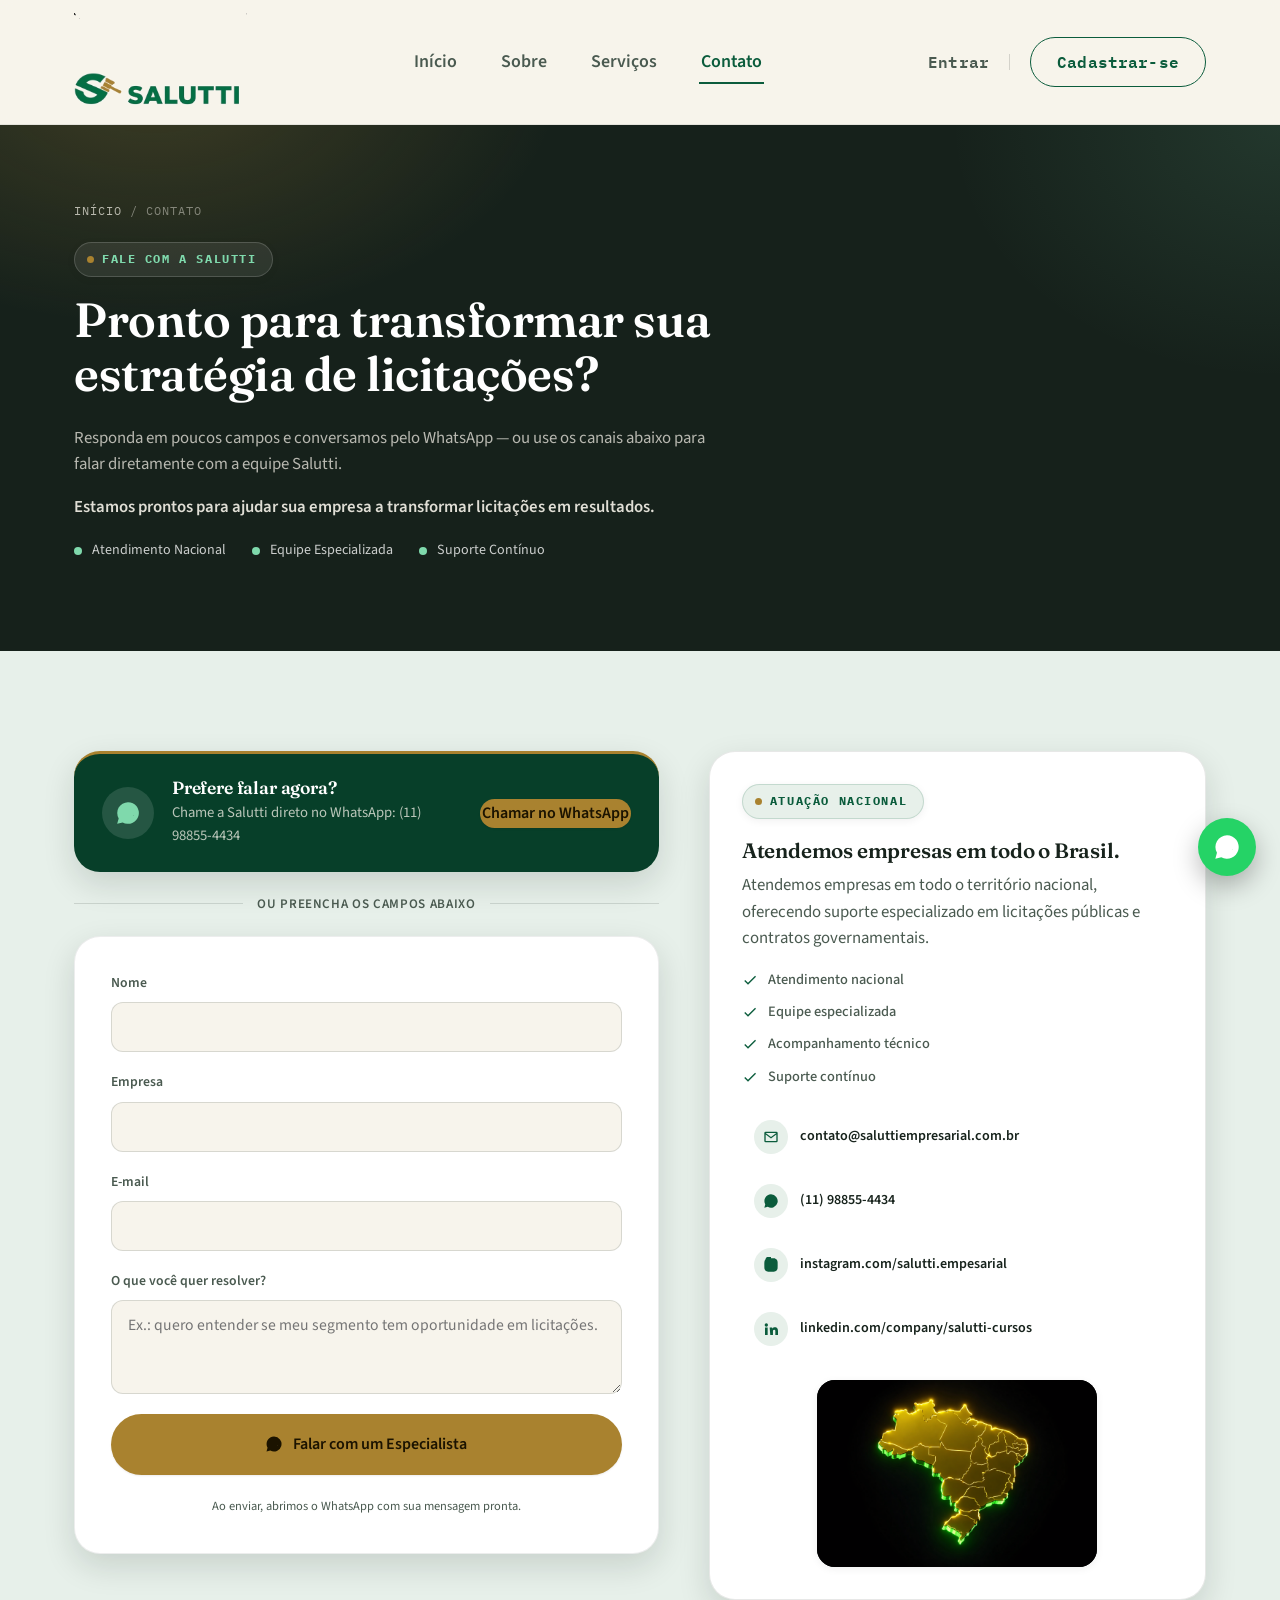
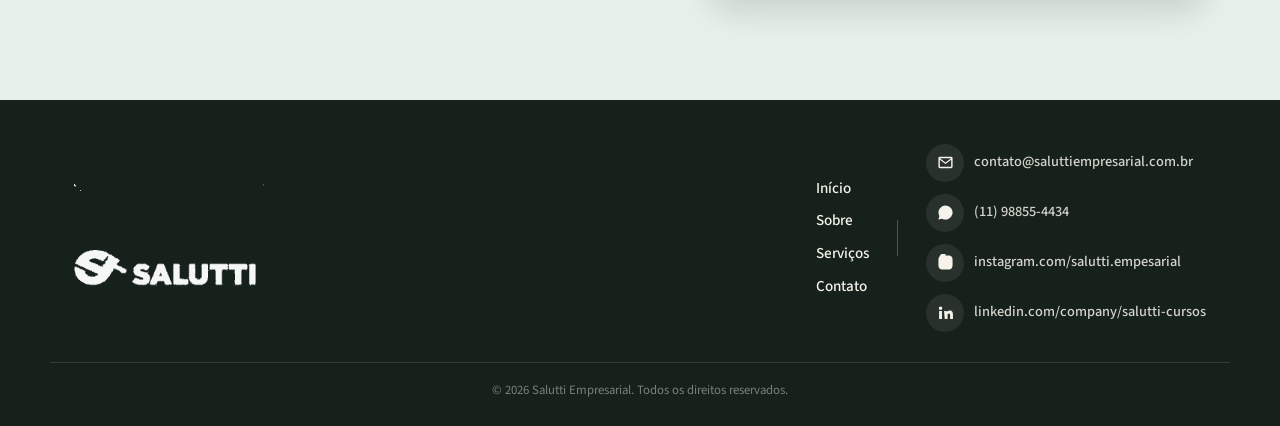
==== commit 1f070578: "Add files via upload" ====
--- a/contato.html
+++ b/contato.html
@@ -73,6 +73,11 @@
       <h1>Pronto para transformar sua estratégia de licitações?</h1>
       <p class="section-sub">Responda em poucos campos e conversamos pelo WhatsApp — ou use os canais abaixo para falar diretamente com a equipe Salutti.</p>
       <p class="section-sub" style="margin-top:10px; font-weight:600; color:rgba(246,243,234,0.9);">Estamos prontos para ajudar sua empresa a transformar licitações em resultados.</p>
+      <ul class="hero-badges" style="margin-top:20px;">
+        <li>Atendimento Nacional</li>
+        <li>Equipe Especializada</li>
+        <li>Suporte Contínuo</li>
+      </ul>
     </div>
   </section>
 
@@ -81,6 +86,19 @@
     <div class="wrap">
       <div class="contact-grid reveal">
         <div class="contact-left">
+          <div class="whatsapp-cta reveal">
+            <span class="whatsapp-cta-ico" aria-hidden="true"><svg viewBox="0 0 24 24"><path d="M17.5 14.4c-.3-.1-1.6-.8-1.9-.9-.3-.1-.4-.1-.6.1-.2.3-.7.9-.8 1-.2.2-.3.2-.5.1-.3-.1-1.2-.4-2.2-1.4-.8-.7-1.4-1.6-1.5-1.9-.2-.3 0-.5.1-.6.1-.1.3-.3.4-.5.1-.1.2-.3.2-.4.1-.2 0-.3 0-.4-.1-.1-.6-1.4-.8-1.9-.2-.5-.4-.4-.6-.4h-.5c-.2 0-.4.1-.6.3-.2.3-.8.8-.8 1.9s.8 2.2.9 2.4c.1.2 1.6 2.5 3.9 3.4.5.2 1 .4 1.3.5.5.2 1 .1 1.4.1.4-.1 1.3-.5 1.5-1 .2-.5.2-.9.1-1zM12 2a10 10 0 0 0-8.6 15L2 22l5.1-1.3A10 10 0 1 0 12 2z"/></svg></span>
+            <div class="whatsapp-cta-copy">
+              <h3>Prefere falar agora?</h3>
+              <p>Chame a Salutti direto no WhatsApp: (11) 98855-4434</p>
+            </div>
+            <a class="btn btn-brass" href="https://wa.me/5511988554434?text=Ol%C3%A1%2C%20quero%20falar%20com%20a%20Salutti." target="_blank" rel="noopener">
+              Chamar no WhatsApp
+            </a>
+          </div>
+
+          <p class="contact-form-divider reveal"><span>ou preencha os campos abaixo</span></p>
+
           <form class="contact-form" id="contactForm" novalidate>
             <label>
               Nome
@@ -100,7 +118,7 @@
             </label>
             <button type="submit" class="btn btn-brass btn-lg btn-block">
               <svg viewBox="0 0 24 24" class="ico" aria-hidden="true"><path d="M17.5 14.4c-.3-.1-1.6-.8-1.9-.9-.3-.1-.4-.1-.6.1-.2.3-.7.9-.8 1-.2.2-.3.2-.5.1-.3-.1-1.2-.4-2.2-1.4-.8-.7-1.4-1.6-1.5-1.9-.2-.3 0-.5.1-.6.1-.1.3-.3.4-.5.1-.1.2-.3.2-.4.1-.2 0-.3 0-.4-.1-.1-.6-1.4-.8-1.9-.2-.5-.4-.4-.6-.4h-.5c-.2 0-.4.1-.6.3-.2.3-.8.8-.8 1.9s.8 2.2.9 2.4c.1.2 1.6 2.5 3.9 3.4.5.2 1 .4 1.3.5.5.2 1 .1 1.4.1.4-.1 1.3-.5 1.5-1 .2-.5.2-.9.1-1zM12 2a10 10 0 0 0-8.6 15L2 22l5.1-1.3A10 10 0 1 0 12 2z"/></svg>
-              Continuar no WhatsApp
+              Falar com um Especialista
             </button>
             <p class="form-hint">Ao enviar, abrimos o WhatsApp com sua mensagem pronta.</p>
           </form>
@@ -116,6 +134,26 @@
             <li><svg viewBox="0 0 24 24" aria-hidden="true"><path d="M9 16.2 4.8 12l-1.4 1.4L9 19 21 7l-1.4-1.4Z"/></svg>Acompanhamento técnico</li>
             <li><svg viewBox="0 0 24 24" aria-hidden="true"><path d="M9 16.2 4.8 12l-1.4 1.4L9 19 21 7l-1.4-1.4Z"/></svg>Suporte contínuo</li>
           </ul>
+
+          <div class="quick-contact-list">
+            <a class="quick-contact-item" href="mailto:contato@saluttiempresarial.com.br">
+              <span class="quick-contact-ico" aria-hidden="true"><svg viewBox="0 0 24 24"><path d="M4 4h16a2 2 0 0 1 2 2v12a2 2 0 0 1-2 2H4a2 2 0 0 1-2-2V6a2 2 0 0 1 2-2Zm0 2v.01L12 12l8-5.99V6Zm0 2.24V18h16V8.24l-8 6Z"/></svg></span>
+              <span>contato@saluttiempresarial.com.br</span>
+            </a>
+            <a class="quick-contact-item" href="https://wa.me/5511988554434" target="_blank" rel="noopener">
+              <span class="quick-contact-ico" aria-hidden="true"><svg viewBox="0 0 24 24"><path d="M17.5 14.4c-.3-.1-1.6-.8-1.9-.9-.3-.1-.4-.1-.6.1-.2.3-.7.9-.8 1-.2.2-.3.2-.5.1-.3-.1-1.2-.4-2.2-1.4-.8-.7-1.4-1.6-1.5-1.9-.2-.3 0-.5.1-.6.1-.1.3-.3.4-.5.1-.1.2-.3.2-.4.1-.2 0-.3 0-.4-.1-.1-.6-1.4-.8-1.9-.2-.5-.4-.4-.6-.4h-.5c-.2 0-.4.1-.6.3-.2.3-.8.8-.8 1.9s.8 2.2.9 2.4c.1.2 1.6 2.5 3.9 3.4.5.2 1 .4 1.3.5.5.2 1 .1 1.4.1.4-.1 1.3-.5 1.5-1 .2-.5.2-.9.1-1zM12 2a10 10 0 0 0-8.6 15L2 22l5.1-1.3A10 10 0 1 0 12 2z"/></svg></span>
+              <span>(11) 98855-4434</span>
+            </a>
+            <a class="quick-contact-item" href="https://www.instagram.com/salutti.empesarial/" target="_blank" rel="noopener">
+              <span class="quick-contact-ico" aria-hidden="true"><svg viewBox="0 0 24 24"><path d="M12 2c2.7 0 3.06.01 4.12.06 1.06.05 1.79.22 2.43.47.66.26 1.22.6 1.77 1.15.55.55.9 1.11 1.15 1.77.25.64.42 1.37.47 2.43.05 1.06.06 1.42.06 4.12s-.01 3.06-.06 4.12c-.05 1.06-.22 1.79-.47 2.43a4.9 4.9 0 0 1-1.15 1.77 4.9 4.9 0 0 1-1.77 1.15c-.64.25-1.37.42-2.43.47-1.06.05-1.42.06-4.12.06s-3.06-.01-4.12-.06c-1.06-.05-1.79-.22-2.43-.47a4.9 4.9 0 0 1-1.77-1.15 4.9 4.9 0 0 1-1.15-1.77c-.25-.64-.42-1.37-.47-2.43C2.01 15.06 2 14.7 2 12s.01-3.06.06-4.12c.05-1.06.22-1.79.47-2.43.26-.66.6-1.22 1.15-1.77A4.9 4.9 0 0 1 5.45.53c.64-.25 1.37-.42 2.43-.47C8.94.01 9.3 0 12 0Zm0 5a5 5 0 1 1 0 10 5 5 0 0 1 0-10Zm0 2a3 3 0 1 0 0 6 3 3 0 0 0 0-6Zm5.2-3.4a1.2 1.2 0 1 1 0 2.4 1.2 1.2 0 0 1 0-2.4Z"/></svg></span>
+              <span>instagram.com/salutti.empesarial</span>
+            </a>
+            <a class="quick-contact-item" href="https://www.linkedin.com/company/salutti-cursos/about/" target="_blank" rel="noopener">
+              <span class="quick-contact-ico" aria-hidden="true"><svg viewBox="0 0 24 24"><path d="M4.98 3.5A2.5 2.5 0 1 1 5 8.5a2.5 2.5 0 0 1-.02-5ZM3 9.75h4V21H3ZM10 9.75h3.83v1.54h.05c.53-1 1.85-2.06 3.8-2.06 4.07 0 4.82 2.68 4.82 6.17V21h-4v-4.98c0-1.19-.02-2.72-1.66-2.72-1.66 0-1.92 1.3-1.92 2.63V21h-4Z"/></svg></span>
+              <span>linkedin.com/company/salutti-cursos</span>
+            </a>
+          </div>
+
           <figure class="map-visual map-visual-sm">
             <img src="./assets/mapa-brasil.png" alt="Mapa do Brasil representando a presença e a atuação nacional da Salutti Empresarial">
           </figure>
--- a/styles.css
+++ b/styles.css
@@ -304,6 +304,17 @@
 .photo-interactive:hover figcaption{ transform:translateY(0); }
 .photo-interactive figcaption strong{ font-family:var(--font-display); font-size:1.02rem; }
 .photo-interactive figcaption span{ font-size:.82rem; color:rgba(255,255,255,0.82); }
+
+.split-media{ position:relative; }
+.floating-stat{
+  position:absolute; left:-24px; bottom:-24px; z-index:2; background:#fff; border-radius:var(--radius);
+  box-shadow:var(--shadow-hover); padding:18px 24px; border-top:3px solid var(--brass);
+  display:flex; flex-direction:column; gap:2px; min-width:140px;
+}
+.floating-stat-num{ font-family:var(--font-display); font-size:1.7rem; font-weight:700; color:var(--forest); }
+.floating-stat-num small{ font-size:.85rem; font-weight:500; color:var(--brass); margin-left:1px; }
+.floating-stat-label{ font-size:.8rem; color:var(--ink-soft); font-weight:600; }
+@media (max-width:640px){ .floating-stat{ left:12px; bottom:-18px; padding:14px 18px; min-width:120px; } }
 .photo-wide img{ aspect-ratio:21/9; }
 .photo-wide{ margin:56px 0; }
 
@@ -547,6 +558,42 @@
 .map-visual-sm{ max-width:280px; margin-inline:auto; }
 
 @media (max-width:900px){ .contact-grid{ grid-template-columns:1fr; } .contact-map{ position:static; } }
+
+/* Contato — CTA de WhatsApp em destaque */
+.whatsapp-cta{
+  display:flex; align-items:center; gap:18px; flex-wrap:wrap;
+  background:var(--forest-deep); border-radius:var(--radius-lg); padding:24px 28px;
+  box-shadow:var(--shadow-1); border-top:3px solid var(--brass);
+}
+.whatsapp-cta-ico{
+  flex:none; width:52px; height:52px; border-radius:50%; background:rgba(255,255,255,0.12);
+  display:flex; align-items:center; justify-content:center;
+}
+.whatsapp-cta-ico svg{ width:26px; height:26px; fill:var(--mint); }
+.whatsapp-cta-copy{ flex:1 1 220px; }
+.whatsapp-cta-copy h3{ color:#fff; font-size:1.1rem; margin:0 0 4px; }
+.whatsapp-cta-copy p{ color:rgba(246,243,234,0.75); font-size:.92rem; margin:0; }
+.whatsapp-cta .btn{ flex:none; }
+@media (max-width:480px){ .whatsapp-cta{ padding:20px; } .whatsapp-cta .btn{ width:100%; } }
+
+.contact-form-divider{
+  display:flex; align-items:center; gap:14px; margin:0; color:var(--ink-soft);
+  font-size:.82rem; font-weight:600; text-transform:uppercase; letter-spacing:.05em;
+}
+.contact-form-divider::before, .contact-form-divider::after{ content:""; flex:1; height:1px; background:rgba(23,35,28,0.14); }
+
+.quick-contact-list{ display:flex; flex-direction:column; gap:10px; margin:0 0 24px; }
+.quick-contact-item{
+  display:flex; align-items:center; gap:12px; padding:10px 12px; border-radius:10px;
+  color:var(--ink); text-decoration:none; font-size:.88rem; font-weight:600;
+  transition:background-color .2s ease;
+}
+.quick-contact-item:hover{ background:var(--forest-mist); }
+.quick-contact-ico{
+  flex:none; width:34px; height:34px; border-radius:50%; background:var(--forest-mist);
+  display:flex; align-items:center; justify-content:center;
+}
+.quick-contact-ico svg{ width:16px; height:16px; fill:var(--forest); }
 @media (max-width:560px){ .contact-row-ico{ width:42px; height:42px; border-radius:12px; } .contact-row-ico svg{ width:20px; height:20px; } .contact-row{ padding:16px 18px; gap:14px; } }
 
 /* =========================================================
@@ -1032,3 +1079,158 @@
 .confianca-item span:last-child{ font-weight:600; font-size:.96rem; color:var(--ink); }
 @media (max-width:760px){ .confianca-grid{ grid-template-columns:1fr 1fr; } }
 @media (max-width:480px){ .confianca-grid{ grid-template-columns:1fr; } }
+
+/* =========================================================
+   SERVIÇOS — REDESIGN (hero + benefícios + metodologia + form)
+   Reproduz a estrutura de referência: hero escuro com cards de
+   benefícios, faixas de diferenciais, metodologia numerada,
+   formulário de consultoria e diferenciais finais.
+========================================================= */
+
+/* ---- Hero ---- */
+.svc-hero{
+  position:relative; overflow:hidden; background:var(--charcoal);
+  padding:150px 0 0;
+}
+.svc-hero::before{
+  content:""; position:absolute; inset:0; opacity:.5; pointer-events:none;
+  background-image:radial-gradient(rgba(246,243,234,0.07) 1px, transparent 1px);
+  background-size:22px 22px;
+  -webkit-mask-image:linear-gradient(180deg, rgba(0,0,0,.9), rgba(0,0,0,0));
+  mask-image:linear-gradient(180deg, rgba(0,0,0,.9), rgba(0,0,0,0));
+}
+.svc-hero-top{
+  position:relative; z-index:1; display:grid; grid-template-columns:1.05fr .95fr; gap:56px; align-items:center;
+  padding-bottom:64px;
+}
+.svc-hero-copy h1{
+  color:#fff; font-size:clamp(2rem,4vw,2.9rem); max-width:640px; margin-bottom:18px;
+}
+.svc-hero-highlight{ color:var(--mint); }
+.svc-hero-copy .section-sub{ max-width:480px; margin-bottom:32px; }
+.svc-hero-actions{ display:flex; align-items:center; gap:26px; flex-wrap:wrap; }
+.svc-video-link{
+  display:inline-flex; align-items:center; gap:12px; color:#fff; font-weight:600; font-size:.95rem;
+  transition:opacity .2s ease;
+}
+.svc-video-link:hover{ opacity:.8; }
+.svc-video-play{
+  flex:none; width:40px; height:40px; border-radius:50%; background:rgba(255,255,255,0.12);
+  border:1px solid rgba(255,255,255,0.28); display:flex; align-items:center; justify-content:center;
+}
+.svc-video-play svg{ width:14px; height:14px; fill:#fff; margin-left:2px; }
+
+.svc-hero-visual{ position:relative; }
+.svc-hero-visual svg{ width:100%; height:auto; display:block; }
+
+.svc-benefits{ position:relative; z-index:1; padding-bottom:64px; }
+.svc-benefits-row-3{ display:grid; grid-template-columns:repeat(3,1fr); gap:22px; margin-bottom:22px; }
+.svc-benefits-row-2{ display:grid; grid-template-columns:repeat(2,1fr); gap:22px; max-width:68%; margin:0 auto; }
+.svc-benefit-card{
+  background:#fff; border-radius:var(--radius); padding:28px 26px; box-shadow:var(--shadow-1);
+  transition:transform .3s var(--ease), box-shadow .3s var(--ease);
+}
+.svc-benefit-card:hover{ transform:translateY(-6px); box-shadow:var(--shadow-hover); }
+.svc-benefit-card .feature-ico{ width:52px; height:52px; border-radius:14px; }
+.svc-benefit-card .feature-ico svg{ width:26px; height:26px; }
+.svc-benefit-card h3{ font-size:1.08rem; margin-bottom:8px; }
+.svc-benefit-card p{ font-size:.92rem; color:var(--ink-soft); margin:0; }
+
+@media (max-width:900px){
+  .svc-hero-top{ grid-template-columns:1fr; gap:40px; padding-bottom:48px; }
+  .svc-hero-visual{ max-width:420px; margin:0 auto; }
+  .svc-benefits-row-3{ grid-template-columns:1fr 1fr; }
+  .svc-benefits-row-2{ max-width:100%; grid-template-columns:1fr 1fr; }
+}
+@media (max-width:600px){
+  .svc-hero{ padding-top:130px; }
+  .svc-benefits-row-3, .svc-benefits-row-2{ grid-template-columns:1fr; }
+}
+
+/* ---- Faixa de diferenciais (usada duas vezes) ---- */
+.svc-strip{ background:var(--forest-deep); }
+.svc-strip-inner{
+  display:grid; grid-template-columns:repeat(4,1fr); gap:28px; padding:28px 0;
+}
+.svc-strip-item{ display:flex; align-items:flex-start; gap:14px; }
+.svc-strip-ico{
+  flex:none; width:38px; height:38px; border-radius:10px; background:rgba(255,255,255,0.08);
+  display:flex; align-items:center; justify-content:center;
+}
+.svc-strip-ico svg{ width:19px; height:19px; fill:var(--mint); }
+.svc-strip-item h4{ color:#fff; font-family:var(--font-body); font-weight:700; font-size:.95rem; margin:0 0 3px; }
+.svc-strip-item p{ color:rgba(246,243,234,0.68); font-size:.82rem; margin:0; line-height:1.4; }
+@media (max-width:900px){ .svc-strip-inner{ grid-template-columns:1fr 1fr; row-gap:22px; } }
+@media (max-width:560px){ .svc-strip-inner{ grid-template-columns:1fr; } }
+
+/* ---- Metodologia — cards numerados com seta ---- */
+.svc-method-grid{ display:grid; grid-template-columns:repeat(3,1fr); gap:22px; margin-bottom:0; }
+.svc-method-card{
+  position:relative; background:#fff; border:1px solid rgba(23,35,28,0.08); border-radius:var(--radius);
+  padding:30px 26px 54px; box-shadow:var(--shadow-soft);
+  transition:transform .3s var(--ease), box-shadow .3s var(--ease), border-color .3s var(--ease);
+}
+.svc-method-card:hover{ transform:translateY(-6px); box-shadow:var(--shadow-hover); border-color:rgba(169,130,47,0.3); }
+.svc-method-top{ display:flex; align-items:flex-start; justify-content:space-between; margin-bottom:18px; }
+.svc-method-num{
+  font-family:var(--font-mono); font-weight:700; font-size:.85rem; color:var(--ink-soft); opacity:.6;
+}
+.svc-method-card h3{ font-size:1.08rem; margin-bottom:8px; }
+.svc-method-card p{ font-size:.92rem; color:var(--ink-soft); margin:0; }
+.svc-method-arrow{
+  position:absolute; right:22px; bottom:22px; width:34px; height:34px; border-radius:50%;
+  border:1.5px solid rgba(23,35,28,0.14); display:flex; align-items:center; justify-content:center;
+  color:var(--forest); transition:background-color .25s var(--ease), border-color .25s var(--ease), transform .25s var(--ease);
+}
+.svc-method-card:hover .svc-method-arrow{ background:var(--forest); border-color:var(--forest); color:#fff; transform:rotate(45deg); }
+.svc-method-arrow svg{ width:15px; height:15px; fill:currentColor; }
+@media (max-width:900px){ .svc-method-grid{ grid-template-columns:1fr 1fr; } }
+@media (max-width:600px){ .svc-method-grid{ grid-template-columns:1fr; } }
+
+/* ---- Formulário "Quero um consultor" ---- */
+.svc-form-grid{ display:grid; grid-template-columns:1.05fr .95fr; gap:60px; align-items:start; }
+.svc-form-copy h2{ font-size:clamp(1.7rem,3vw,2.3rem); max-width:520px; }
+.svc-form-copy > .section-sub{ max-width:480px; margin-bottom:32px; }
+.svc-form-icons{ display:grid; grid-template-columns:1fr 1fr; gap:24px 20px; }
+.svc-form-icon-item{ display:flex; flex-direction:column; gap:10px; }
+.svc-form-icon-item .feature-ico{ margin-bottom:0; }
+.svc-form-icon-item h4{ font-family:var(--font-body); font-weight:700; font-size:.94rem; margin:0; color:var(--ink); }
+.svc-form-icon-item p{ font-size:.82rem; color:var(--ink-soft); margin:0; }
+
+.svc-form-card{
+  background:#fff; border-radius:var(--radius-lg); box-shadow:var(--shadow-1);
+  padding:36px; border:1px solid rgba(23,35,28,0.08);
+}
+.svc-form-card h3{ font-size:1.3rem; margin-bottom:22px; }
+.svc-form-card h3 span{ color:var(--forest); }
+.svc-form-card form{ display:flex; flex-direction:column; gap:18px; }
+.svc-form-card label{ display:flex; flex-direction:column; gap:8px; font-size:.86rem; font-weight:600; color:var(--ink-soft); }
+.svc-form-card label .req{ color:var(--brass); }
+.svc-form-card input, .svc-form-card select{
+  background:var(--paper); border:1.5px solid rgba(23,35,28,0.14); border-radius:12px; color:var(--ink);
+  padding:13px 16px; font-family:var(--font-body); font-size:.98rem; transition:border-color .2s ease, box-shadow .2s ease;
+}
+.svc-form-card input:focus, .svc-form-card select:focus{
+  border-color:var(--forest); outline:none; box-shadow:0 0 0 4px rgba(11,92,60,0.10);
+}
+.svc-form-consent{ display:flex; flex-direction:row; align-items:flex-start; gap:10px; font-size:.82rem; font-weight:400; color:var(--ink-soft); }
+.svc-form-consent input{ margin-top:3px; flex:none; width:16px; height:16px; accent-color:var(--forest); }
+.svc-form-consent a{ color:var(--forest); font-weight:600; text-decoration:underline; }
+@media (max-width:900px){ .svc-form-grid{ grid-template-columns:1fr; gap:40px; } }
+@media (max-width:480px){ .svc-form-icons{ grid-template-columns:1fr; } .svc-form-card{ padding:26px; } }
+
+/* ---- Diferenciais finais ---- */
+.svc-final-grid{ display:grid; grid-template-columns:1fr 1fr; gap:44px 60px; max-width:760px; margin:0 auto; }
+.svc-final-item{ text-align:center; display:flex; flex-direction:column; align-items:center; gap:14px; }
+.svc-final-ico{
+  width:64px; height:64px; border-radius:50%; background:var(--forest-mist); display:flex;
+  align-items:center; justify-content:center;
+}
+.svc-final-ico svg{ width:28px; height:28px; fill:var(--forest); }
+.svc-final-item h3{ font-size:1.05rem; margin:0; }
+.svc-final-item p{ font-size:.9rem; color:var(--ink-soft); margin:0; max-width:260px; }
+@media (max-width:640px){ .svc-final-grid{ grid-template-columns:1fr; max-width:360px; } }
+
+.eyebrow-star{ display:inline-flex; width:14px; height:14px; flex:none; }
+.eyebrow-star svg{ width:14px; height:14px; fill:var(--brass); }
+.eyebrow-dark .eyebrow-star svg{ fill:var(--mint); }
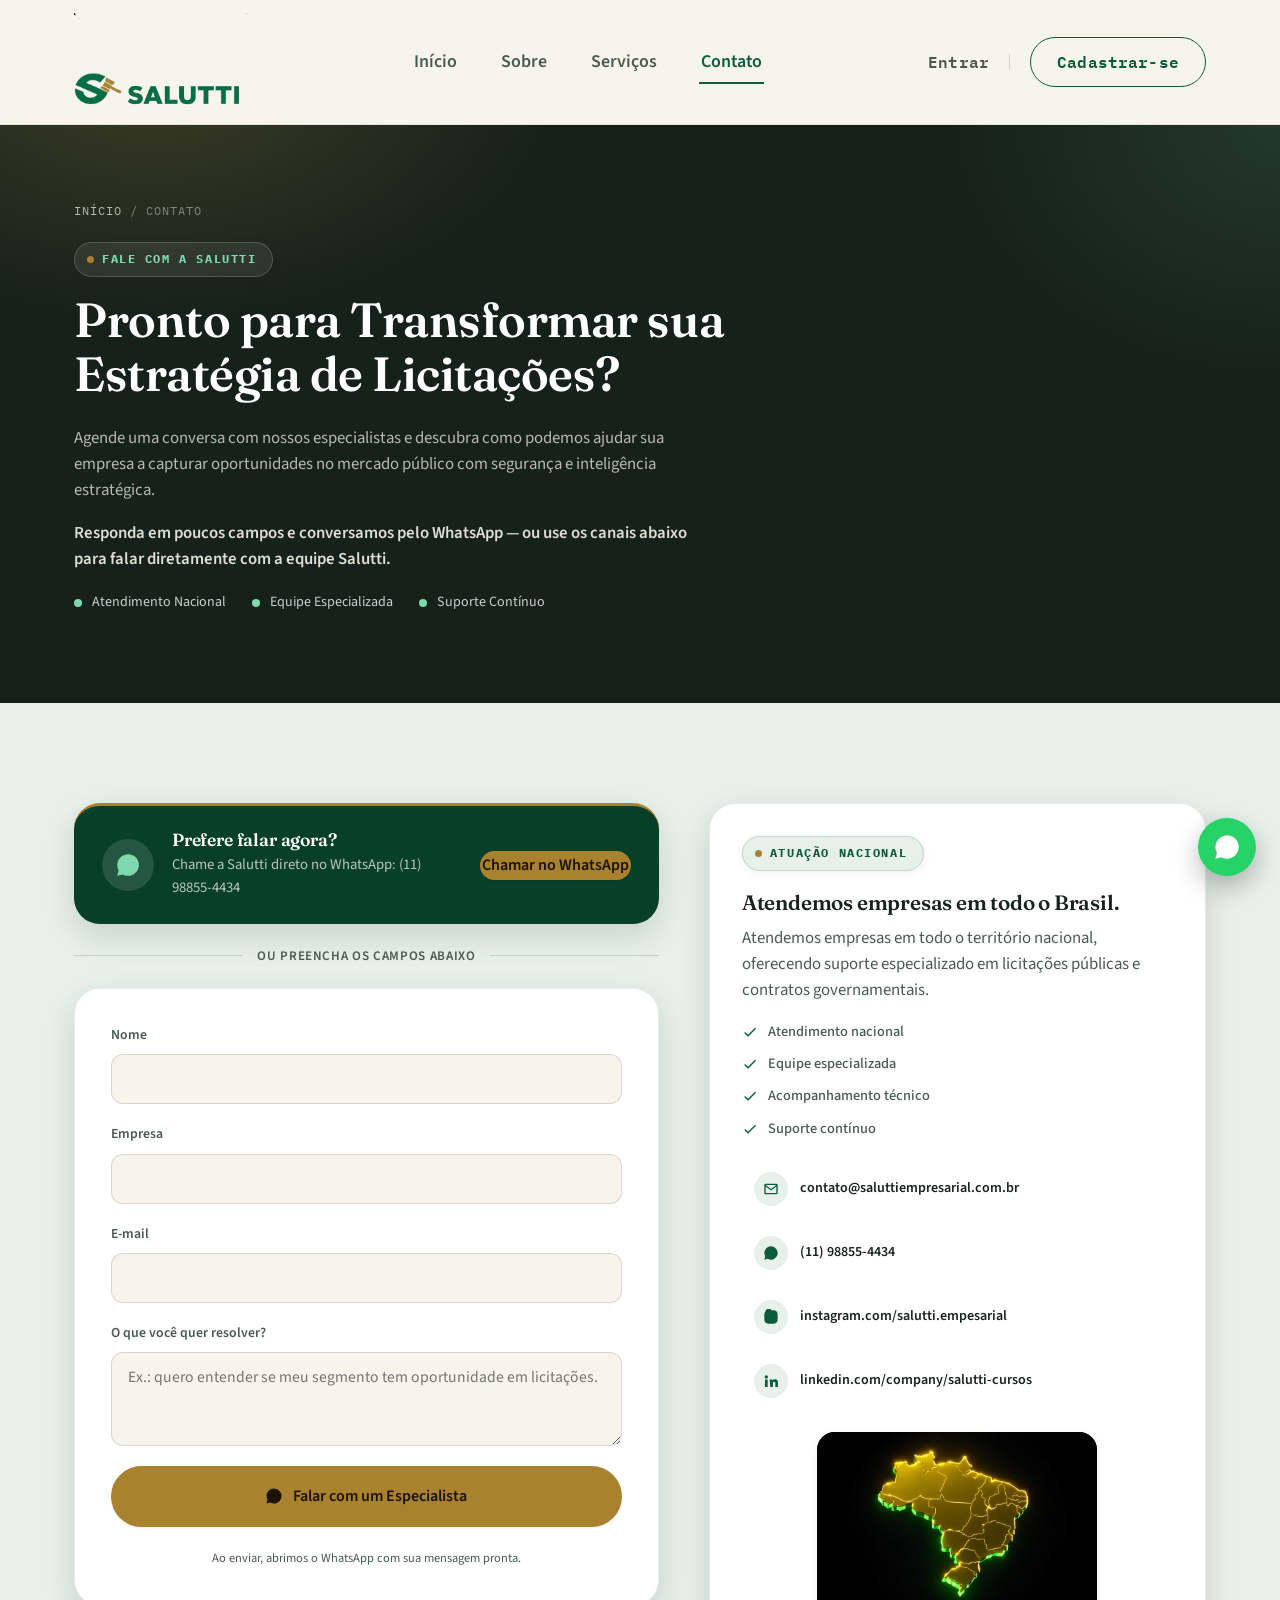
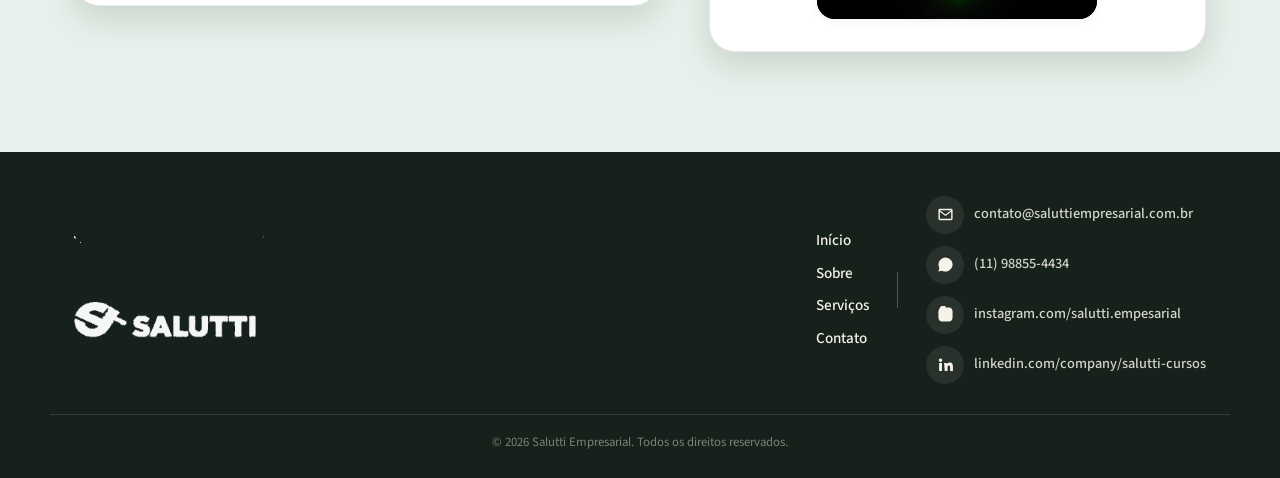
==== commit 767103cf: "Add files via upload" ====
--- a/contato.html
+++ b/contato.html
@@ -70,9 +70,9 @@
     <div class="wrap">
       <p class="page-hero-crumb"><a href="index.html">Início</a> / Contato</p>
       <p class="eyebrow eyebrow-dark"><span class="eyebrow-dot"></span>Fale com a Salutti</p>
-      <h1>Pronto para transformar sua estratégia de licitações?</h1>
-      <p class="section-sub">Responda em poucos campos e conversamos pelo WhatsApp — ou use os canais abaixo para falar diretamente com a equipe Salutti.</p>
-      <p class="section-sub" style="margin-top:10px; font-weight:600; color:rgba(246,243,234,0.9);">Estamos prontos para ajudar sua empresa a transformar licitações em resultados.</p>
+      <h1>Pronto para Transformar sua Estratégia de Licitações?</h1>
+      <p class="section-sub">Agende uma conversa com nossos especialistas e descubra como podemos ajudar sua empresa a capturar oportunidades no mercado público com segurança e inteligência estratégica.</p>
+      <p class="section-sub" style="margin-top:10px; font-weight:600; color:rgba(246,243,234,0.9);">Responda em poucos campos e conversamos pelo WhatsApp — ou use os canais abaixo para falar diretamente com a equipe Salutti.</p>
       <ul class="hero-badges" style="margin-top:20px;">
         <li>Atendimento Nacional</li>
         <li>Equipe Especializada</li>
--- a/styles.css
+++ b/styles.css
@@ -248,6 +248,8 @@
   .stat-grid{ grid-template-columns:repeat(2,1fr); }
   .donut-block{ grid-template-columns:1fr; }
 }
+.stat-grid-3{ grid-template-columns:repeat(3,1fr); }
+@media (max-width:640px){ .stat-grid-3{ grid-template-columns:1fr; } }
 
 /* =========================================================
    SECTIONS — generic
@@ -315,6 +317,14 @@
 .floating-stat-num small{ font-size:.85rem; font-weight:500; color:var(--brass); margin-left:1px; }
 .floating-stat-label{ font-size:.8rem; color:var(--ink-soft); font-weight:600; }
 @media (max-width:640px){ .floating-stat{ left:12px; bottom:-18px; padding:14px 18px; min-width:120px; } }
+
+.diferenciais-photo{ max-width:640px; margin:44px auto 40px; }
+.diferenciais-photo img{ aspect-ratio:16/9; }
+.photo-tag{
+  position:absolute; top:18px; left:18px; z-index:2; background:var(--brass); color:#1B1300;
+  font-family:var(--font-mono); font-size:.72rem; font-weight:700; text-transform:uppercase; letter-spacing:.08em;
+  padding:6px 14px; border-radius:999px; box-shadow:var(--shadow-soft);
+}
 .photo-wide img{ aspect-ratio:21/9; }
 .photo-wide{ margin:56px 0; }
 
@@ -875,6 +885,15 @@
   padding:20px 24px; background:var(--forest-mist); border-left:4px solid var(--brass); border-radius:var(--radius);
 }
 
+/* Compact checklist for service/card bullet points */
+.card-checklist{ list-style:none; margin:16px 0 0; padding:0; display:flex; flex-direction:column; gap:8px; }
+.card-checklist li{ padding-left:22px; position:relative; font-size:.86rem; color:var(--ink-soft); }
+.card-checklist li::before{
+  content:"✓"; position:absolute; left:0; top:0; width:15px; height:15px; border-radius:50%;
+  background:var(--forest-mist); color:var(--forest); font-size:.6rem; font-weight:700;
+  display:flex; align-items:center; justify-content:center;
+}
+
 /* Como Agregamos — cards numerados */
 .card-grid-4{ grid-template-columns:repeat(4,1fr); }
 .num-card{ position:relative; }
@@ -900,6 +919,7 @@
   box-shadow:0 0 0 6px var(--paper);
 }
 .timeline-h-step p{ font-size:.92rem; color:var(--ink-soft); margin:0; max-width:220px; margin-inline:auto; }
+.timeline-h-step h3{ font-size:1.05rem; color:var(--ink); margin:14px 0 6px; }
 .timeline-h-arrow{ flex:none; align-self:flex-start; margin-top:13px; color:var(--brass); font-size:1.3rem; font-weight:700; }
 @media (max-width:900px){
   .timeline-h{ flex-direction:column; align-items:stretch; gap:0; }
@@ -1080,6 +1100,10 @@
 @media (max-width:760px){ .confianca-grid{ grid-template-columns:1fr 1fr; } }
 @media (max-width:480px){ .confianca-grid{ grid-template-columns:1fr; } }
 
+.confianca-pair{ flex-direction:column; align-items:flex-start; gap:6px; text-align:left; }
+.confianca-pair-label{ font-size:.82rem; font-weight:600; color:var(--ink-soft); text-transform:uppercase; letter-spacing:.04em; }
+.confianca-pair-value{ font-family:var(--font-display); font-size:1.35rem; font-weight:700; color:var(--forest); }
+
 /* =========================================================
    SERVIÇOS — REDESIGN (hero + benefícios + metodologia + form)
    Reproduz a estrutura de referência: hero escuro com cards de
@@ -1186,6 +1210,8 @@
 .svc-method-arrow svg{ width:15px; height:15px; fill:currentColor; }
 @media (max-width:900px){ .svc-method-grid{ grid-template-columns:1fr 1fr; } }
 @media (max-width:600px){ .svc-method-grid{ grid-template-columns:1fr; } }
+.svc-method-grid-4{ grid-template-columns:repeat(2,1fr); }
+@media (max-width:600px){ .svc-method-grid-4{ grid-template-columns:1fr; } }
 
 /* ---- Formulário "Quero um consultor" ---- */
 .svc-form-grid{ display:grid; grid-template-columns:1.05fr .95fr; gap:60px; align-items:start; }
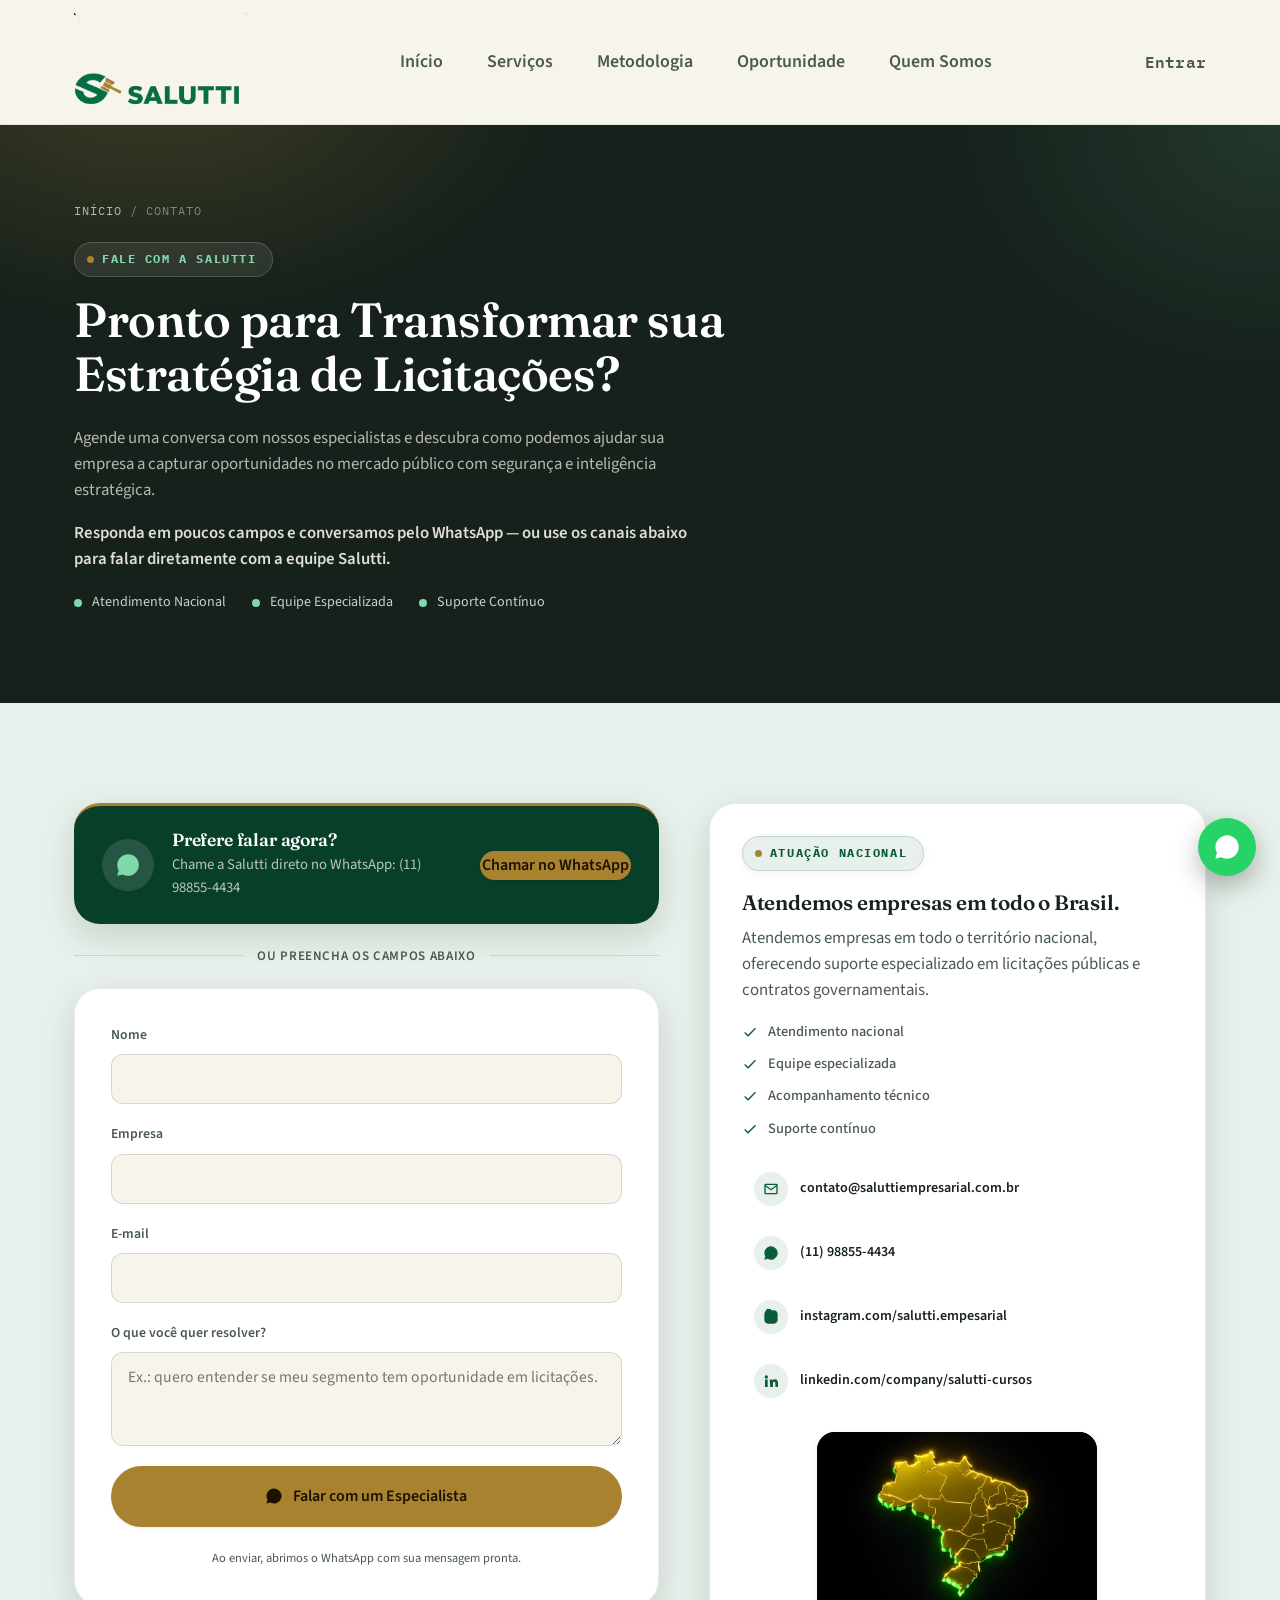
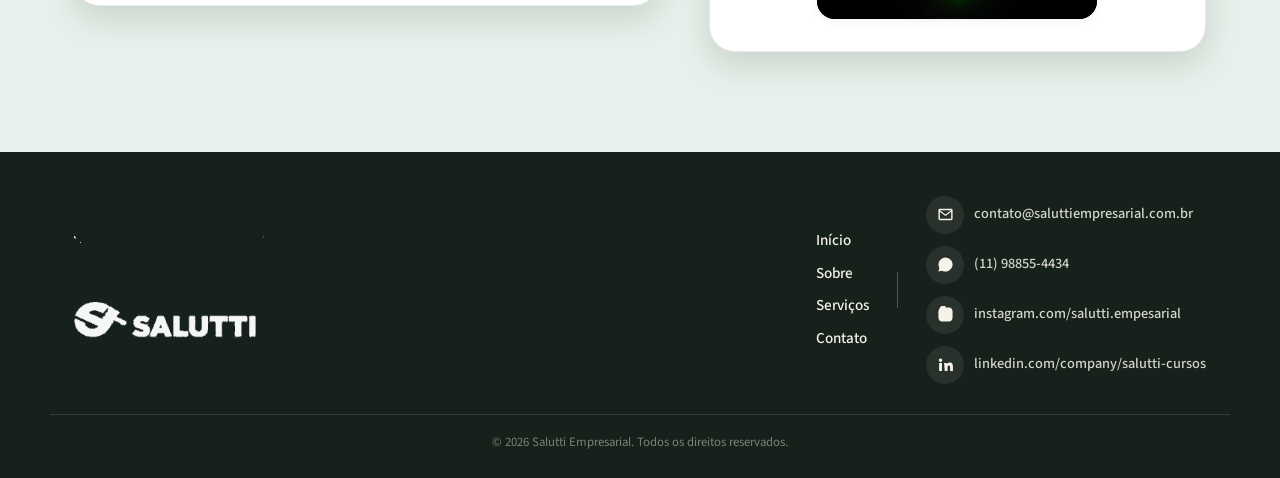
==== commit 8b0617ce: "Add files via upload" ====
--- a/contato.html
+++ b/contato.html
@@ -46,15 +46,14 @@
 
     <nav class="main-nav" id="mainNav" aria-label="Navegação principal">
       <a href="index.html">Início</a>
-      <a href="sobre.html">Sobre</a>
       <a href="servicos.html">Serviços</a>
-      <a href="contato.html" class="is-active" aria-current="page">Contato</a>
+      <a href="servicos.html#metodologia">Metodologia</a>
+      <a href="index.html#numeros">Oportunidade</a>
+      <a href="sobre.html">Quem Somos</a>
     </nav>
 
     <div class="header-cta">
-      <a class="header-auth-link" href="contato.html">Entrar</a>
-      <span class="header-auth-sep" aria-hidden="true"></span>
-      <a class="header-auth-cta" href="contato.html">Cadastrar-se</a>
+      <a class="header-auth-link is-active" href="contato.html">Entrar</a>
     </div>
 
     <button class="nav-toggle" id="navToggle" aria-expanded="false" aria-controls="mainNav" aria-label="Abrir menu">
--- a/styles.css
+++ b/styles.css
@@ -320,6 +320,37 @@
 
 .diferenciais-photo{ max-width:640px; margin:44px auto 40px; }
 .diferenciais-photo img{ aspect-ratio:16/9; }
+
+/* Infográfico — Mercado Público é o Maior Comprador do Brasil */
+.infografico-grid{ display:grid; grid-template-columns:repeat(4,1fr); gap:20px; }
+.infografico-card{
+  background:#fff; border:1px solid rgba(23,35,28,0.08); border-radius:var(--radius);
+  padding:28px 24px; box-shadow:var(--shadow-soft);
+  transition:transform .3s var(--ease), box-shadow .3s var(--ease);
+}
+.infografico-card:hover{ transform:translateY(-6px); box-shadow:var(--shadow-hover); }
+.infografico-ico{
+  width:52px; height:52px; border-radius:50%; background:var(--forest-mist);
+  display:flex; align-items:center; justify-content:center; margin-bottom:18px;
+}
+.infografico-ico svg{ width:26px; height:26px; fill:var(--forest); }
+.infografico-num{
+  font-family:var(--font-display); font-size:1.3rem; font-weight:700; color:var(--ink);
+  margin-bottom:14px; line-height:1.2;
+}
+.infografico-divider{ display:block; width:36px; height:3px; background:var(--brass); border-radius:2px; margin-bottom:14px; }
+.infografico-card p{ font-size:.9rem; color:var(--ink-soft); margin:0; line-height:1.5; }
+
+.infografico-highlight{
+  background:var(--forest-deep); border:none; display:flex; flex-direction:column;
+  align-items:center; justify-content:center; text-align:center; padding:28px 22px;
+}
+.infografico-ico-target{ background:rgba(255,255,255,0.14); margin-bottom:16px; }
+.infografico-ico-target svg{ fill:none; stroke:var(--mint); width:30px; height:30px; }
+.infografico-highlight-text{ color:#fff !important; font-weight:600; font-size:1.02rem; line-height:1.5; }
+
+@media (max-width:900px){ .infografico-grid{ grid-template-columns:repeat(2,1fr); } }
+@media (max-width:520px){ .infografico-grid{ grid-template-columns:1fr; } }
 .photo-tag{
   position:absolute; top:18px; left:18px; z-index:2; background:var(--brass); color:#1B1300;
   font-family:var(--font-mono); font-size:.72rem; font-weight:700; text-transform:uppercase; letter-spacing:.08em;
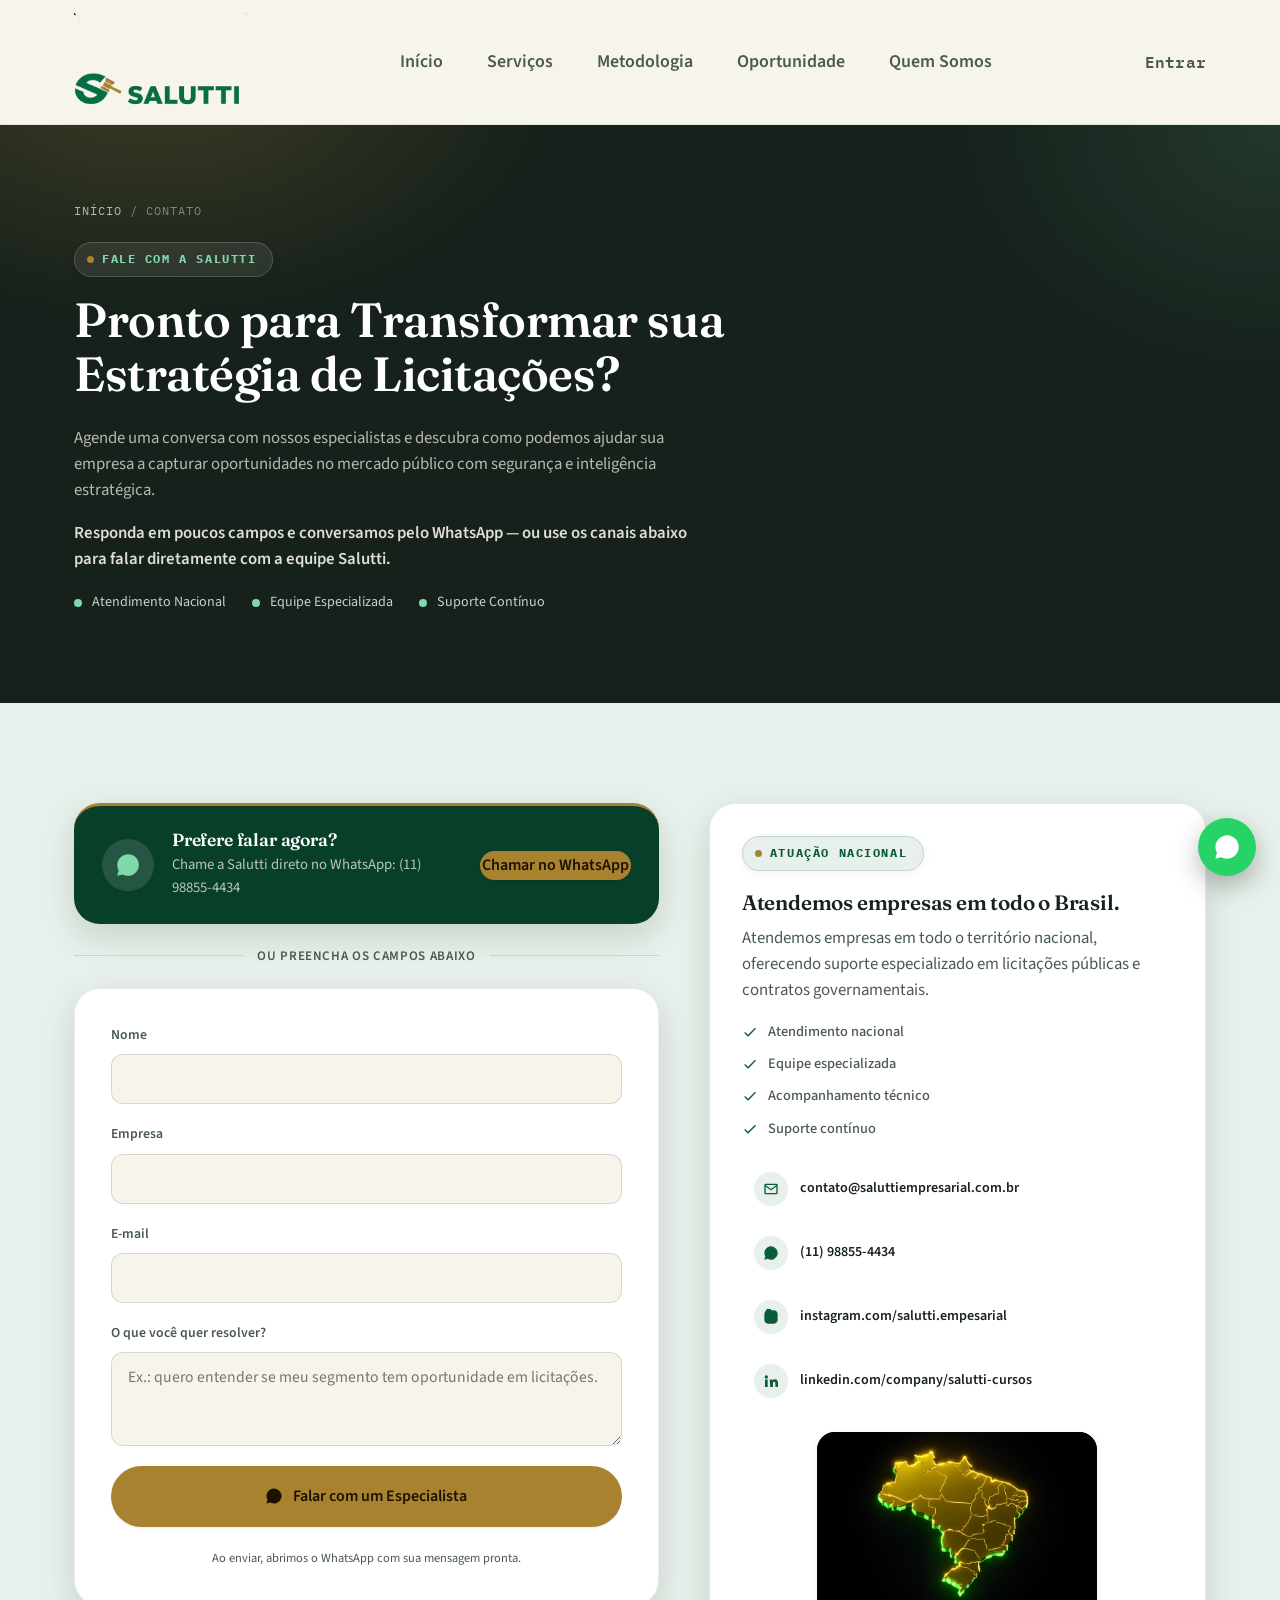
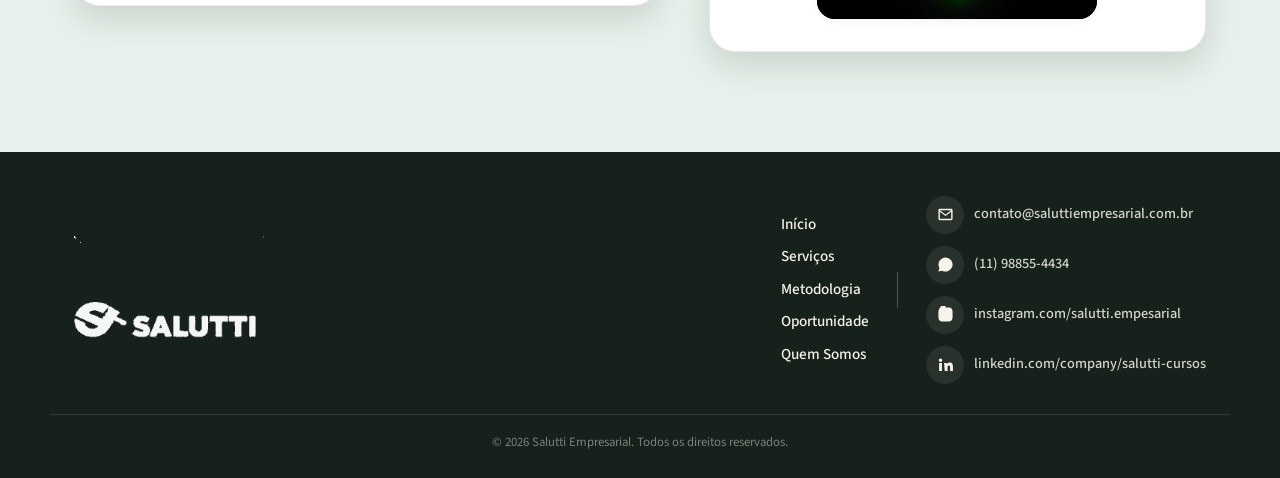
==== commit bb31642e: "Add files via upload" ====
--- a/contato.html
+++ b/contato.html
@@ -173,9 +173,10 @@
     <div class="footer-links-group">
       <nav class="footer-nav" aria-label="Navegação do rodapé">
         <a href="index.html">Início</a>
-        <a href="sobre.html">Sobre</a>
         <a href="servicos.html">Serviços</a>
-        <a href="contato.html">Contato</a>
+        <a href="servicos.html#metodologia">Metodologia</a>
+        <a href="index.html#numeros">Oportunidade</a>
+        <a href="sobre.html">Quem Somos</a>
       </nav>
 
       <span class="footer-divider" aria-hidden="true"></span>
--- a/styles.css
+++ b/styles.css
@@ -318,39 +318,194 @@
 .floating-stat-label{ font-size:.8rem; color:var(--ink-soft); font-weight:600; }
 @media (max-width:640px){ .floating-stat{ left:12px; bottom:-18px; padding:14px 18px; min-width:120px; } }
 
+/* Variante "inline": selo fica DENTRO da foto (canto inferior esquerdo), sem vazar para fora */
+.floating-stat-inline{
+  left:16px; bottom:16px; padding:12px 16px; min-width:0; max-width:calc(100% - 32px);
+  border-top:none; border-left:3px solid var(--brass);
+}
+.floating-stat-inline .floating-stat-num{ font-size:1.3rem; }
+.floating-stat-inline .floating-stat-label{ font-size:.72rem; white-space:nowrap; }
+
 .diferenciais-photo{ max-width:640px; margin:44px auto 40px; }
 .diferenciais-photo img{ aspect-ratio:16/9; }
 
 /* Infográfico — Mercado Público é o Maior Comprador do Brasil */
 .infografico-grid{ display:grid; grid-template-columns:repeat(4,1fr); gap:20px; }
-.infografico-card{
+
+.flip-card{ perspective:1200px; height:200px; }
+.flip-card-inner{
+  position:relative; width:100%; height:100%; text-align:center;
+  transition:transform .6s cubic-bezier(.4,.2,.2,1); transform-style:preserve-3d;
+}
+.flip-card:hover .flip-card-inner, .flip-card.is-flipped .flip-card-inner{ transform:rotateY(180deg); }
+.flip-card-front, .flip-card-back{
+  position:absolute; inset:0; backface-visibility:hidden; -webkit-backface-visibility:hidden;
+  display:flex; flex-direction:column; align-items:center; justify-content:center;
   background:#fff; border:1px solid rgba(23,35,28,0.08); border-radius:var(--radius);
-  padding:28px 24px; box-shadow:var(--shadow-soft);
-  transition:transform .3s var(--ease), box-shadow .3s var(--ease);
-}
-.infografico-card:hover{ transform:translateY(-6px); box-shadow:var(--shadow-hover); }
+  padding:24px 20px; box-shadow:var(--shadow-soft); cursor:pointer;
+}
+.flip-card-back{ transform:rotateY(180deg); }
+.flip-card-back p{ font-size:.92rem; color:var(--ink-soft); margin:0; line-height:1.5; }
 .infografico-ico{
   width:52px; height:52px; border-radius:50%; background:var(--forest-mist);
-  display:flex; align-items:center; justify-content:center; margin-bottom:18px;
+  display:flex; align-items:center; justify-content:center; margin-bottom:16px;
 }
 .infografico-ico svg{ width:26px; height:26px; fill:var(--forest); }
 .infografico-num{
-  font-family:var(--font-display); font-size:1.3rem; font-weight:700; color:var(--ink);
-  margin-bottom:14px; line-height:1.2;
-}
-.infografico-divider{ display:block; width:36px; height:3px; background:var(--brass); border-radius:2px; margin-bottom:14px; }
-.infografico-card p{ font-size:.9rem; color:var(--ink-soft); margin:0; line-height:1.5; }
-
-.infografico-highlight{
-  background:var(--forest-deep); border:none; display:flex; flex-direction:column;
-  align-items:center; justify-content:center; text-align:center; padding:28px 22px;
-}
-.infografico-ico-target{ background:rgba(255,255,255,0.14); margin-bottom:16px; }
-.infografico-ico-target svg{ fill:none; stroke:var(--mint); width:30px; height:30px; }
-.infografico-highlight-text{ color:#fff !important; font-weight:600; font-size:1.02rem; line-height:1.5; }
+  font-family:var(--font-display); font-size:1.15rem; font-weight:700; color:var(--ink);
+  margin-bottom:12px; line-height:1.25;
+}
+.infografico-divider{ display:block; width:36px; height:3px; background:var(--brass); border-radius:2px; }
+
+.flip-card-front-green, .flip-card-back-green{
+  background:var(--forest-deep); border:none;
+}
+.infografico-ico-target{ background:rgba(255,255,255,0.14); }
+.infografico-ico-target svg{ fill:none; stroke:var(--mint); width:28px; height:28px; }
+.infografico-highlight-text{ color:#fff !important; font-weight:600; font-size:1rem; line-height:1.5; margin:0; }
 
 @media (max-width:900px){ .infografico-grid{ grid-template-columns:repeat(2,1fr); } }
-@media (max-width:520px){ .infografico-grid{ grid-template-columns:1fr; } }
+@media (max-width:520px){ .infografico-grid{ grid-template-columns:1fr; } .flip-card{ height:190px; } }
+
+/* Lista vertical de cards de diferenciais (diagnóstico gratuito etc.) */
+.diff-card-list{ display:flex; flex-direction:column; gap:14px; margin-top:28px; }
+.diff-card{
+  display:flex; align-items:flex-start; gap:16px; background:#fff; border:1px solid rgba(23,35,28,0.08);
+  border-radius:var(--radius); padding:18px 20px; box-shadow:var(--shadow-soft);
+  transition:transform .25s var(--ease), box-shadow .25s var(--ease);
+}
+.diff-card:hover{ transform:translateY(-3px); box-shadow:var(--shadow-hover); }
+.diff-card-ico{
+  flex:none; width:38px; height:38px; border-radius:50%; background:var(--forest-mist);
+  display:flex; align-items:center; justify-content:center;
+}
+.diff-card-ico svg{ width:18px; height:18px; fill:var(--forest); }
+.diff-card-ico-brass{ background:rgba(169,130,47,0.14); }
+.diff-card-ico-brass svg{ fill:var(--brass); }
+.diff-card h3{ font-size:1rem; margin:0 0 4px; }
+.diff-card p{ font-size:.88rem; color:var(--ink-soft); margin:0; }
+
+/* Nossos Diferenciais — mvv-cards em fundo verde-escuro institucional (não preto) */
+.mvv-dark-section{ background:var(--forest-deep); }
+.mvv-dark-title{ color:#fff; }
+.mvv-dark-section .section-sub-dark{ color:rgba(246,243,234,0.72); }
+.mvv-grid-dark{ display:grid; grid-template-columns:1fr; gap:16px; }
+.mvv-card-dark{
+  background:rgba(255,255,255,0.04); border:1px solid rgba(255,255,255,0.1); border-radius:var(--radius);
+  padding:20px 22px; text-align:left; box-shadow:none;
+}
+.mvv-card-dark:hover{ border-color:rgba(255,255,255,0.22); }
+.mvv-card-dark h3{ color:#fff; font-size:1.02rem; margin-bottom:6px; }
+.mvv-card-dark p{ color:rgba(246,243,234,0.62); font-size:.88rem; margin:0; }
+.mvv-ico-green{ background:#173D30; }
+.mvv-ico-green svg{ fill:#5FD69B; }
+.mvv-ico-blue{ background:#182B4A; }
+.mvv-ico-blue svg{ fill:#7EAEFF; }
+.mvv-ico-orange{ background:#402A1B; }
+.mvv-ico-orange svg{ fill:#F3A567; }
+
+.mvv-dark-section .photo-tag{ background:#E0793A; color:#fff; }
+.floating-stat-dark{
+  background:var(--charcoal); border-top:none; border-left:3px solid #5FD69B;
+}
+.floating-stat-dark .floating-stat-num{ color:#fff; }
+.floating-stat-dark .floating-stat-num small{ color:#5FD69B; }
+.floating-stat-dark .floating-stat-label{ color:rgba(246,243,234,0.7); }
+
+/* Utilitário: seção escura reaproveitando o padrão já estabelecido (não preto) */
+.section-dark{ background:var(--charcoal); }
+.section-dark-alt{ background:var(--forest-deep); }
+.section-dark h2, .section-dark h3, .section-dark-alt h2, .section-dark-alt h3{ color:#fff; }
+.section-dark .section-sub, .section-dark-alt .section-sub{ color:rgba(246,243,234,0.72); }
+.section-dark .feature-card, .section-dark-alt .feature-card,
+.section-dark .stat-card, .section-dark-alt .stat-card{
+  background:rgba(255,255,255,0.04); border:1px solid rgba(255,255,255,0.1); box-shadow:none;
+}
+.section-dark .feature-card p, .section-dark-alt .feature-card p{ color:rgba(246,243,234,0.62); }
+.section-dark .feature-ico, .section-dark-alt .feature-ico{ background:rgba(255,255,255,0.08); }
+.section-dark .feature-ico svg, .section-dark-alt .feature-ico svg{ fill:#5FD69B; }
+.section-dark .feature-ico.ico-outline, .section-dark-alt .feature-ico.ico-outline{ color:#5FD69B; background:rgba(255,255,255,0.08); }
+.section-dark .stat-num, .section-dark-alt .stat-num{ color:#5FD69B; }
+.section-dark .stat-label, .section-dark-alt .stat-label{ color:rgba(246,243,234,0.65); }
+.section-dark .num-card p:first-of-type, .section-dark-alt .num-card p:first-of-type{ color:#F3A567 !important; }
+
+/* Metodologia (Serviços) — variante escura com checklist */
+.svc-method-card-dark{
+  background:rgba(255,255,255,0.04); border:1px solid rgba(255,255,255,0.1); box-shadow:none;
+  padding:30px 26px;
+}
+.svc-method-card-dark:hover{ transform:translateY(-6px); border-color:rgba(255,255,255,0.22); box-shadow:none; }
+.svc-method-card-dark h3{ color:#fff; }
+.svc-method-card-dark p{ color:rgba(246,243,234,0.62); }
+.svc-method-card-dark .feature-ico{ background:rgba(255,255,255,0.08); }
+.svc-method-card-dark .feature-ico svg{ fill:#5FD69B; }
+.svc-method-card-dark .svc-method-num{ color:rgba(246,243,234,0.5); }
+.svc-method-card-dark .card-checklist li{ color:rgba(246,243,234,0.62); }
+.svc-method-card-dark .card-checklist li::before{ background:rgba(95,214,155,0.16); color:#5FD69B; }
+
+/* Metodologia — passos alternados (estilo página de referência) */
+.metod-steps{ display:flex; flex-direction:column; gap:60px; margin-top:56px; }
+.metod-step{ margin:0; }
+.metod-step-num{
+  display:inline-flex; align-items:center; justify-content:center;
+  width:46px; height:46px; border-radius:50%; color:#fff;
+  font-family:var(--font-display); font-weight:700; font-size:1.3rem; margin-bottom:18px;
+}
+.metod-step-num-green{ background:#2FAE71; }
+.metod-step-num-blue{ background:#3B7DDD; }
+.metod-step-num-orange{ background:#E0793A; }
+.metod-step h3{ font-size:1.5rem; margin-bottom:12px; }
+.metod-step > .split-copy > p{ color:var(--ink-soft); font-size:1rem; }
+@media (max-width:700px){ .metod-steps{ gap:40px; margin-top:36px; } }
+
+/* Metodologia — infográfico escuro com cards numerados e coloridos */
+.metodologia-dark{ background:var(--charcoal); padding:90px 0; }
+.section-head-center{ max-width:680px; margin:0 auto 48px; text-align:center; }
+.section-head-center .eyebrow{ margin-left:auto; margin-right:auto; }
+.eyebrow-blue{ color:#6FA8FF; background:rgba(111,168,255,0.1); border-color:rgba(111,168,255,0.25); }
+.eyebrow-blue .eyebrow-dot{ background:#6FA8FF; }
+.metodologia-title{ color:#fff; font-size:clamp(1.7rem,3.4vw,2.5rem); text-align:center; }
+.metodologia-title-accent{ color:var(--mint); }
+
+.metodologia-grid{ display:flex; gap:22px; position:relative; }
+.metodologia-grid::before{
+  content:""; position:absolute; top:37px; left:56px; right:56px; height:2px;
+  background:linear-gradient(90deg, rgba(255,255,255,0.18), rgba(255,255,255,0.05));
+  z-index:0;
+}
+.metodologia-card{
+  position:relative; z-index:1; flex:1; background:rgba(255,255,255,0.03);
+  border:1px solid rgba(255,255,255,0.08); border-radius:var(--radius); padding:24px 20px 26px;
+  transition:transform .3s var(--ease), border-color .3s var(--ease);
+}
+.metodologia-card:hover{ transform:translateY(-4px); border-color:rgba(255,255,255,0.18); }
+.metodologia-num{
+  display:inline-flex; align-items:center; justify-content:center; width:36px; height:36px;
+  border-radius:10px; font-family:var(--font-display); font-weight:700; color:#fff; margin-bottom:20px;
+}
+.metodologia-num-green{ background:#2FAE71; }
+.metodologia-num-blue{ background:#3B7DDD; }
+.metodologia-num-orange{ background:#E0793A; }
+.metodologia-ico{ width:48px; height:48px; border-radius:12px; display:flex; align-items:center; justify-content:center; margin-bottom:18px; }
+.metodologia-ico-green{ background:#173D30; }
+.metodologia-ico-blue{ background:#182B4A; }
+.metodologia-ico-orange{ background:#402A1B; }
+.metodologia-ico-green svg{ fill:#5FD69B; width:22px; height:22px; }
+.metodologia-ico-blue svg{ fill:#7EAEFF; width:22px; height:22px; }
+.metodologia-ico-orange svg{ fill:#F3A567; width:22px; height:22px; }
+.metodologia-card h3{ color:#fff; font-size:1.08rem; margin-bottom:8px; }
+.metodologia-card p{ color:rgba(246,243,234,0.62); font-size:.88rem; margin:0; line-height:1.5; }
+
+.metodologia-link{ text-align:center; margin-top:44px; }
+.metodologia-link a{ color:var(--mint); font-weight:700; font-size:.98rem; text-decoration:none; }
+.metodologia-link a:hover{ text-decoration:underline; }
+
+@media (max-width:900px){
+  .metodologia-grid{ flex-wrap:wrap; }
+  .metodologia-grid::before{ display:none; }
+  .metodologia-card{ flex:1 1 calc(50% - 11px); }
+}
+@media (max-width:560px){ .metodologia-card{ flex:1 1 100%; } }
 .photo-tag{
   position:absolute; top:18px; left:18px; z-index:2; background:var(--brass); color:#1B1300;
   font-family:var(--font-mono); font-size:.72rem; font-weight:700; text-transform:uppercase; letter-spacing:.08em;
@@ -1026,6 +1181,48 @@
 .partnership-light p{ color:var(--ink-soft); }
 .partnership-light{ box-shadow:inset 0 1px 0 rgba(23,35,28,0.06); }
 
+/* CTA "Pronto para Transformar..." — layout de duas colunas com card flutuante */
+.partnership-section.cta-diagnostico .wrap.cta-diagnostico-grid{
+  max-width:1120px; text-align:left; display:grid; grid-template-columns:1.15fr .85fr;
+  gap:52px; align-items:start;
+}
+.cta-diagnostico-copy h2{ font-size:clamp(1.8rem,3.2vw,2.5rem); }
+.cta-accent{ color:var(--forest); }
+.cta-diagnostico-copy .hero-actions{ justify-content:flex-start; }
+
+.cta-diagnostico-card{
+  background:var(--charcoal); border-radius:var(--radius-lg); padding:28px 26px;
+  box-shadow:var(--shadow-hover); color:#fff;
+}
+.cta-badge-orange{
+  display:inline-flex; align-items:center; gap:6px; background:rgba(224,121,58,0.15); color:#F3A567;
+  font-family:var(--font-mono); font-size:.68rem; font-weight:700; text-transform:uppercase; letter-spacing:.06em;
+  padding:6px 14px; border-radius:999px; margin-bottom:16px;
+}
+.cta-diagnostico-card h3{ color:#fff; font-size:1.2rem; margin-bottom:18px; }
+.cta-pair-list{ display:flex; flex-direction:column; gap:10px; }
+.cta-pair-row{
+  display:flex; align-items:center; gap:12px; background:rgba(255,255,255,0.04);
+  border:1px solid rgba(255,255,255,0.08); border-radius:12px; padding:13px 16px;
+}
+.cta-pair-icon{ flex:none; width:20px; height:20px; }
+.cta-pair-icon svg{ width:20px; height:20px; }
+.cta-pair-icon-green svg{ fill:#5FD69B; }
+.cta-pair-icon-blue svg{ fill:#7EAEFF; }
+.cta-pair-icon-orange svg{ fill:#F3A567; }
+.cta-pair-label{ flex:1; font-size:.86rem; font-weight:600; color:#fff; }
+.cta-pair-value{ font-size:.86rem; font-weight:700; white-space:nowrap; }
+.cta-pair-value-green{ color:#5FD69B; }
+.cta-pair-value-blue{ color:#7EAEFF; }
+.cta-pair-value-orange{ color:#F3A567; }
+
+@media (max-width:900px){
+  .partnership-section.cta-diagnostico .wrap.cta-diagnostico-grid{ grid-template-columns:1fr; gap:36px; }
+}
+@media (max-width:600px){
+  .cta-pair-row{ flex-wrap:wrap; }
+}
+
 /* Faixa de indicadores de confiança */
 .trust-bar{ background:var(--off-white); border-bottom:1px solid rgba(23,35,28,0.08); }
 .trust-bar-inner{
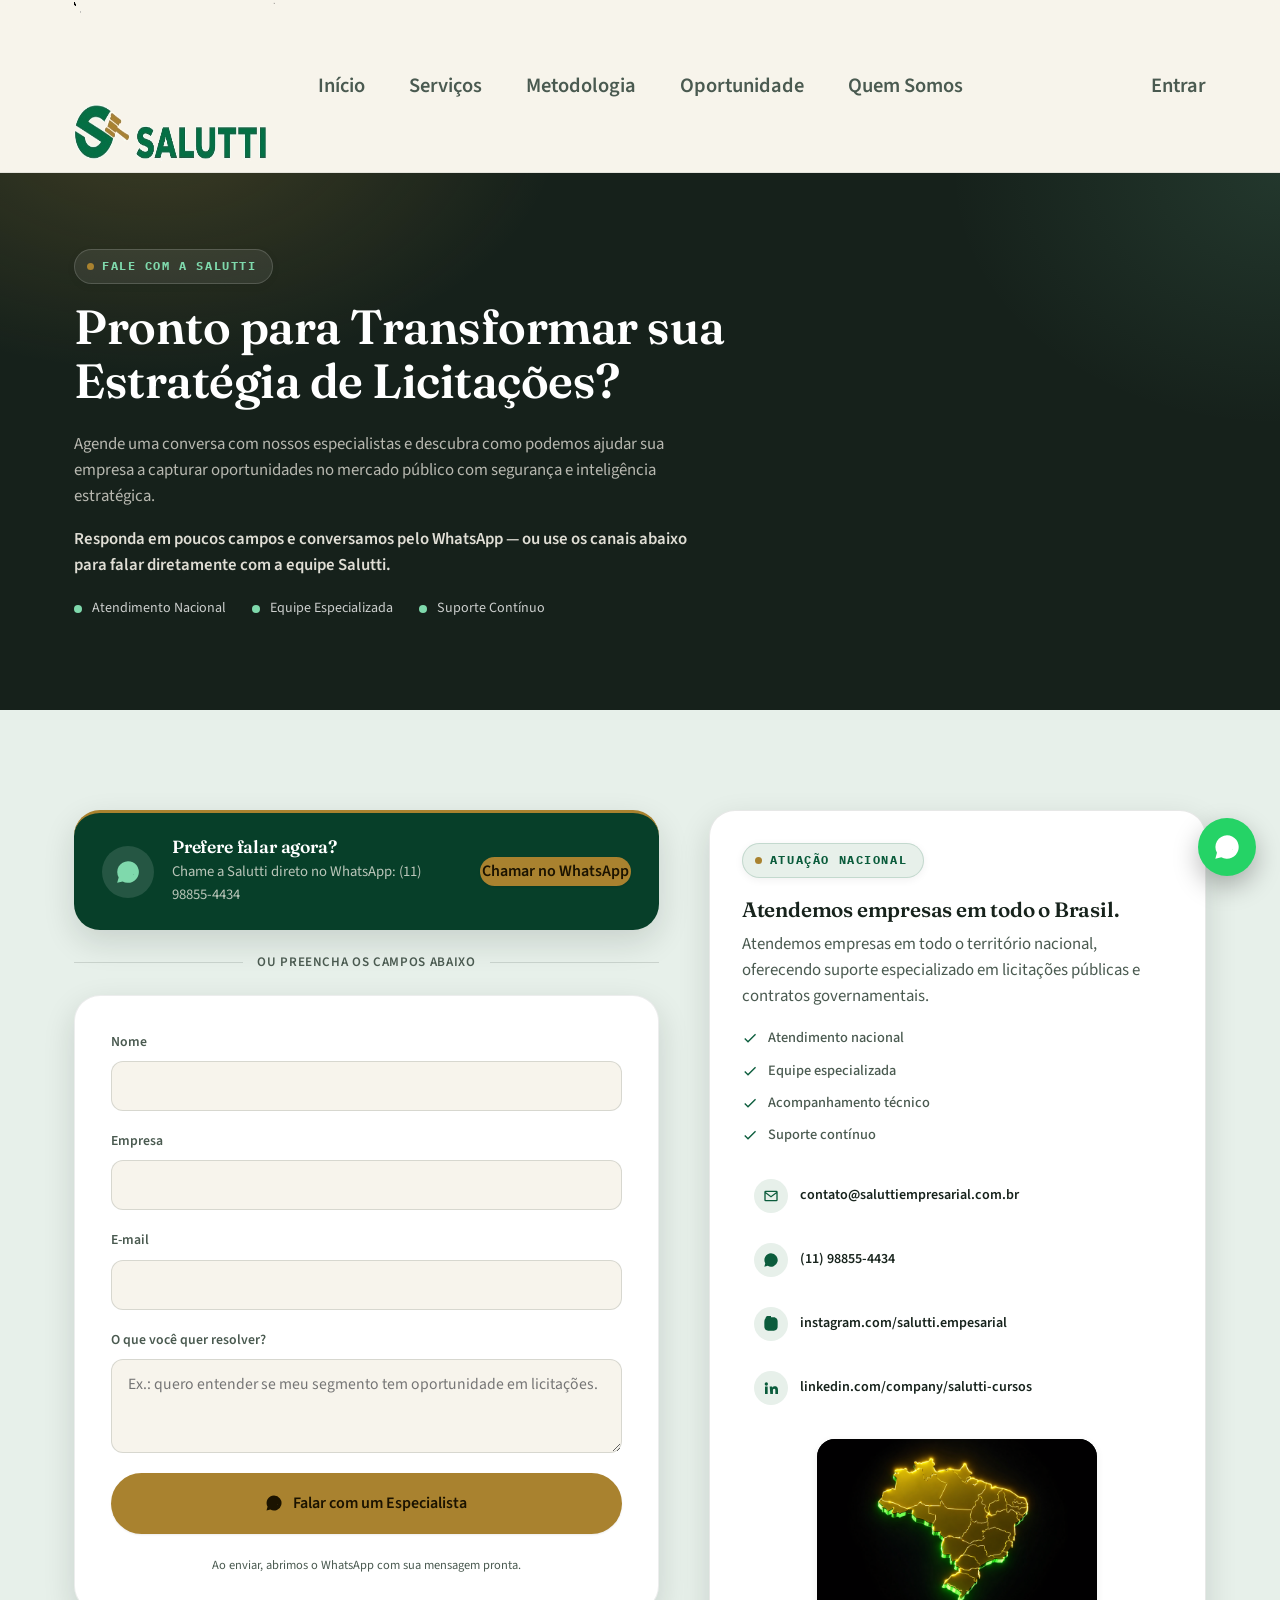
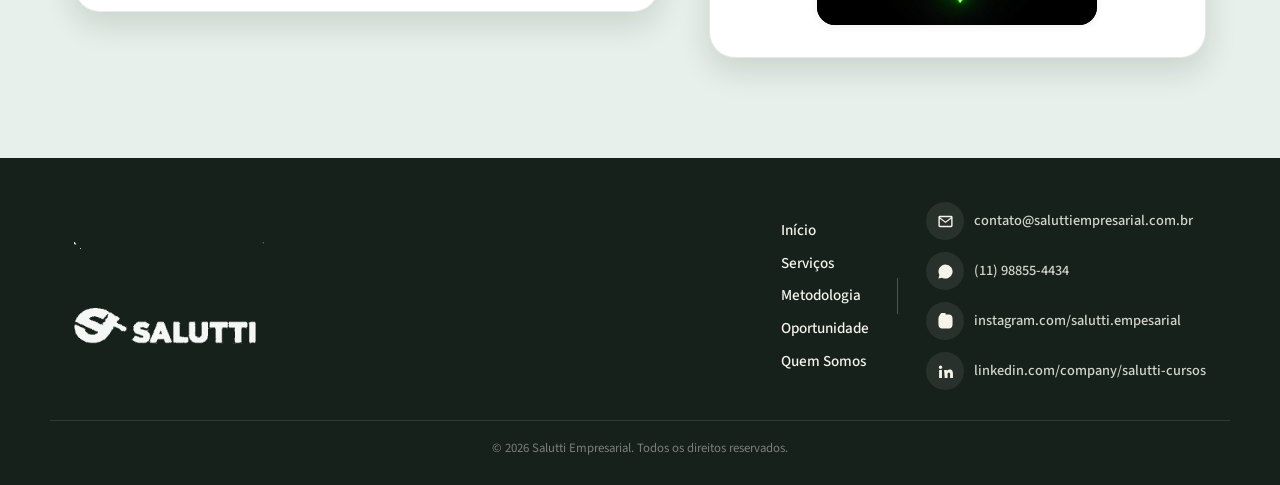
==== commit 5bcbc22c: "Add files via upload" ====
--- a/contato.html
+++ b/contato.html
@@ -67,7 +67,6 @@
   <!-- ============ PAGE HERO ============ -->
   <section class="page-hero" aria-label="Contato">
     <div class="wrap">
-      <p class="page-hero-crumb"><a href="index.html">Início</a> / Contato</p>
       <p class="eyebrow eyebrow-dark"><span class="eyebrow-dot"></span>Fale com a Salutti</p>
       <h1>Pronto para Transformar sua Estratégia de Licitações?</h1>
       <p class="section-sub">Agende uma conversa com nossos especialistas e descubra como podemos ajudar sua empresa a capturar oportunidades no mercado público com segurança e inteligência estratégica.</p>
--- a/styles.css
+++ b/styles.css
@@ -95,6 +95,13 @@
 }
 .eyebrow-dark{ color:var(--mint); background:rgba(255,255,255,0.08); border-color:rgba(255,255,255,0.16); }
 .eyebrow-dark:hover{ background:rgba(255,255,255,0.14); border-color:rgba(127,217,172,0.5); box-shadow:0 8px 20px rgba(127,217,172,0.14); }
+.pilares-eyebrow-lg{
+  display:block; background:none; border:none; box-shadow:none; padding:0; margin-bottom:14px;
+  font-family:var(--font-display); text-transform:none; letter-spacing:-0.01em; font-weight:700;
+  font-size:clamp(1.8rem,3.4vw,2.5rem); color:#fff;
+}
+.pilares-eyebrow-lg .eyebrow-dot{ display:none; }
+.pilares-eyebrow-lg:hover{ background:none; box-shadow:none; }
 .eyebrow-dot{ width:7px; height:7px; border-radius:50%; background:var(--brass); flex:none; transition:transform .28s var(--ease); }
 .eyebrow:hover .eyebrow-dot{ transform:scale(1.3); }
 
@@ -135,16 +142,16 @@
 }
 .site-header.is-scrolled{ box-shadow:0 6px 24px rgba(15,25,18,0.08); background:rgba(247,244,236,0.96); }
 .header-inner{
-  display:flex; align-items:center; justify-content:space-between;
-  height:124px; gap:24px;
-}
-.brand-mark{ height:98px; width:auto; transition:opacity .2s ease; }
-.brand{ flex:none; display:flex; align-items:center; }
+  display:grid; grid-template-columns:1fr auto 1fr; align-items:center;
+  height:172px; gap:24px;
+}
+.brand-mark{ height:168px; width:auto; transition:opacity .2s ease; }
+.brand{ flex:none; display:flex; align-items:center; justify-self:start; grid-column:1; }
 .brand:hover .brand-mark{ opacity:.86; }
 
-.main-nav{ display:flex; align-items:center; gap:8px; }
+.main-nav{ display:flex; align-items:center; gap:8px; justify-self:center; grid-column:2; }
 .main-nav a{
-  color:var(--ink-soft); font-size:1.12rem; font-weight:600; position:relative; padding:12px 18px;
+  color:var(--ink-soft); font-size:1.28rem; font-weight:600; position:relative; padding:12px 18px;
   border-radius:999px; transition:color .22s var(--ease), background-color .22s var(--ease);
 }
 .main-nav a:hover{ color:var(--ink); background:rgba(23,35,28,0.05); }
@@ -154,11 +161,14 @@
 }
 .main-nav a:hover::after, .main-nav a:focus-visible::after{ transform:scaleX(1); }
 .main-nav a.is-active{ color:var(--forest); }
-.main-nav a.is-active::after{ transform:scaleX(1); background:var(--forest); }
-
-.header-cta{ flex:none; display:flex; align-items:center; gap:20px; }
+.main-nav a.is-active::after{
+  left:50%; right:50%; width:16px; height:1.5px; margin-left:-8px;
+  transform:scaleX(1); background:rgba(11,92,60,0.45);
+}
+
+.header-cta{ flex:none; display:flex; align-items:center; gap:20px; justify-self:end; grid-column:3; }
 .header-auth-link{
-  font-family:var(--font-mono); font-size:1.02rem; font-weight:600; letter-spacing:.01em;
+  font-family:inherit; font-size:1.28rem; font-weight:600; letter-spacing:normal;
   color:var(--ink-soft); transition:color .2s ease;
 }
 .header-auth-link:hover{ color:var(--forest); }
@@ -170,7 +180,7 @@
 }
 .header-auth-cta:hover{ background:var(--forest); color:#fff; transform:translateY(-1px); box-shadow:0 8px 18px rgba(11,92,60,0.22); }
 
-.nav-toggle{ display:none; background:none; border:0; width:38px; height:38px; padding:0; flex-direction:column; justify-content:center; align-items:center; gap:5px; }
+.nav-toggle{ display:none; background:none; border:0; width:38px; height:38px; padding:0; flex-direction:column; justify-content:center; align-items:center; gap:5px; grid-column:3; justify-self:end; }
 .nav-toggle span{ width:22px; height:2px; background:var(--ink); display:block; transition:transform .2s ease, opacity .2s ease; }
 
 /* =========================================================
@@ -190,7 +200,11 @@
   position:relative; z-index:2; display:grid; grid-template-columns:1fr auto; gap:60px; align-items:center;
   padding-top:60px; padding-bottom:60px; width:100%;
 }
+.hero-inner-centered{
+  grid-template-columns:1fr; justify-items:center; text-align:center;
+}
 .hero-copy{ max-width:660px; }
+.hero-copy-centered{ max-width:820px; margin:0 auto; }
 .hero h1{
   font-size:clamp(2.1rem, 4.6vw, 3.4rem);
   color:#fff;
@@ -204,15 +218,16 @@
 .hero-badges li::before{ content:""; position:absolute; left:0; top:7px; width:8px; height:8px; border-radius:50%; background:var(--mint); }
 
 /* Home — hero estratégico (título 48px / subtítulo 22px) */
-.home-hero-title{ color:#fff; font-size:48px; line-height:1.15; max-width:820px; margin-bottom:20px; text-shadow:0 2px 18px rgba(0,0,0,0.35); }
+.home-hero-title{ color:#fff; font-size:56px; line-height:1.15; max-width:820px; margin-bottom:20px; text-shadow:0 2px 18px rgba(0,0,0,0.35); }
 .home-hero-subtitle{ color:rgba(255,255,255,0.88); font-size:22px; line-height:1.55; max-width:640px; font-weight:400; }
 @media (max-width:640px){
-  .home-hero-title{ font-size:32px; }
+  .home-hero-title{ font-size:34px; }
   .home-hero-subtitle{ font-size:18px; }
 }
 
 @media (max-width:920px){
   .hero-inner{ grid-template-columns:1fr; text-align:left; }
+  .hero-inner-centered{ text-align:center; }
 }
 
 /* =========================================================
@@ -252,6 +267,180 @@
 @media (max-width:640px){ .stat-grid-3{ grid-template-columns:1fr; } }
 
 /* =========================================================
+   PROPÓSITO (Sobre) — cards sombreados e interativos
+========================================================= */
+.proposito-section .section-head-center{ margin-bottom:44px; }
+.proposito-title{
+  font-weight:700; text-align:center; color:#fff;
+  font-size:clamp(1.7rem,3vw,2.3rem);
+}
+.proposito-text{ max-width:760px; margin:0 auto; display:flex; flex-direction:column; gap:20px; }
+.proposito-text p{ color:rgba(246,243,234,0.82); font-size:1.05rem; line-height:1.7; margin:0; }
+
+/* Nosso Diferencial */
+.diferencial-section .section-head h2{ font-size:clamp(2rem,3.6vw,2.7rem); }
+.diferencial-highlight{
+  font-family:var(--font-display); font-weight:700; font-size:clamp(1.3rem,2.2vw,1.7rem);
+  color:var(--brass); margin:6px 0 14px;
+}
+.diferencial-list{ list-style:none; margin:32px 0 0; padding:0; display:flex; flex-direction:column; gap:16px; max-width:640px; }
+.diferencial-list li{
+  display:flex; align-items:center; gap:14px; font-size:1.05rem; font-weight:600; color:#fff;
+  background:rgba(255,255,255,0.04); border:1px solid rgba(255,255,255,0.1); border-radius:12px;
+  padding:16px 20px; transition:transform .3s var(--ease), background-color .3s var(--ease);
+}
+.diferencial-list li:hover{ transform:translateX(6px); background:rgba(255,255,255,0.07); }
+.diferencial-arrow{ color:var(--brass); font-size:1.1rem; flex:none; }
+
+/* Nossa Metodologia — 4 pilares */
+/* Nossos Especialistas */
+.especialistas-section .section-head-center h2{ font-size:clamp(2rem,3.6vw,2.7rem); }
+.especialistas-grid{ display:grid; grid-template-columns:repeat(4,1fr); gap:22px; }
+.especialistas-card{
+  background:rgba(255,255,255,0.04); border:1px solid rgba(255,255,255,0.1); border-radius:var(--radius-lg);
+  padding:28px 24px; text-align:center;
+  transition:transform .3s var(--ease), box-shadow .3s ease, border-color .3s ease;
+}
+.especialistas-card:hover{ transform:translateY(-6px); box-shadow:0 20px 40px rgba(0,0,0,0.3); border-color:rgba(255,255,255,0.2); }
+.especialistas-ico{
+  width:56px; height:56px; border-radius:50%; display:flex; align-items:center; justify-content:center;
+  margin:0 auto 18px;
+}
+.especialistas-ico svg{ width:26px; height:26px; }
+.especialistas-ico-green{ background:#DCF3E7; color:#1C8A54; }
+.especialistas-ico-green svg{ fill:#1C8A54; }
+.especialistas-ico-blue{ background:#DCE8FB; }
+.especialistas-ico-blue svg{ fill:#3B7DDD; }
+.especialistas-ico-orange{ background:#FBE7D6; }
+.especialistas-ico-orange svg{ fill:#C9631E; }
+.especialistas-card h3{ color:#fff; font-size:1.08rem; margin-bottom:6px; }
+.especialistas-label{ font-size:.86rem; font-weight:700; margin-bottom:10px; }
+.especialistas-label-green{ color:#5FD69B; }
+.especialistas-label-blue{ color:#7EAEFF; }
+.especialistas-label-orange{ color:#F3A567; }
+.especialistas-card p:last-child{ color:rgba(246,243,234,0.62); font-size:.9rem; line-height:1.55; margin:0; }
+@media (max-width:980px){ .especialistas-grid{ grid-template-columns:repeat(2,1fr); } }
+@media (max-width:560px){ .especialistas-grid{ grid-template-columns:1fr; } }
+
+.pilares-section{
+  background:var(--forest-deep) url('./assets/metodologia-bg.svg') center center / cover no-repeat;
+  position:relative;
+}
+.pilares-grid{ display:grid; grid-template-columns:repeat(2,1fr); gap:22px; position:relative; z-index:1; }
+.pilar-card{
+  background:rgba(255,255,255,0.07); border:1px solid rgba(255,255,255,0.12); border-radius:var(--radius-lg);
+  padding:30px 28px; text-align:center; transition:transform .35s cubic-bezier(.22,.9,.32,1.2), box-shadow .35s ease, border-color .3s ease;
+  backdrop-filter:blur(6px);
+}
+.pilar-card:hover{
+  transform:translateY(-8px);
+  box-shadow:0 24px 44px rgba(0,0,0,0.35);
+  border-color:rgba(95,214,155,0.4);
+}
+.pilar-ico{
+  width:52px; height:52px; border-radius:50%; background:rgba(95,214,155,0.14);
+  display:flex; align-items:center; justify-content:center; margin:0 auto 18px;
+}
+.pilar-ico svg{ width:26px; height:26px; fill:#5FD69B; stroke:#5FD69B; }
+.pilar-card h3{ color:#fff; font-size:1.15rem; margin-bottom:10px; }
+.pilar-card p{ color:rgba(246,243,234,0.65); font-size:.92rem; line-height:1.55; margin:0; }
+@media (max-width:700px){ .pilares-grid{ grid-template-columns:1fr; } }
+
+/* Nosso Compromisso */
+.compromisso-section .section-head-center{ margin-bottom:0; max-width:820px; }
+.compromisso-text{ font-family:var(--font-display); font-weight:600; font-size:clamp(1.15rem,2vw,1.4rem); color:var(--ink); max-width:760px; }
+
+/* Expertise que Transforma Desafios em Oportunidades */
+.expertise-section h2{ line-height:1.2; }
+.expertise-section .section-head-center h2{ font-size:clamp(2rem,3.6vw,2.7rem); text-align:center; }
+
+.expertise-layout{
+  display:grid; grid-template-columns:.9fr 1.1fr; gap:36px; align-items:center; margin-top:36px;
+}
+.expertise-photo{
+  margin:0; border-radius:var(--radius-lg); overflow:hidden; position:relative;
+  box-shadow:0 24px 50px rgba(0,0,0,0.4); border:1px solid rgba(255,255,255,0.08);
+}
+.expertise-photo img{ width:100%; height:100%; object-fit:cover; display:block; aspect-ratio:4/5; }
+
+.expertise-cards{ list-style:none; margin:0; padding:0; display:flex; flex-direction:column; gap:14px; }
+.expertise-card{
+  position:relative; overflow:hidden; display:flex; align-items:center; gap:16px;
+  padding:20px 22px; border-radius:var(--radius); border:1px solid rgba(255,255,255,0.1);
+  background:
+    radial-gradient(120% 140% at 0% 0%, rgba(95,214,155,0.16) 0%, rgba(95,214,155,0) 55%),
+    linear-gradient(135deg, rgba(255,255,255,0.06), rgba(255,255,255,0.02));
+  background-size:220% 220%, 100% 100%;
+  background-position:0% 0%, 0 0;
+  transition:transform .35s cubic-bezier(.22,.9,.32,1.2), box-shadow .35s ease, border-color .3s ease, background-position .6s ease;
+}
+.expertise-card:hover{
+  transform:translateY(-5px) translateX(4px);
+  box-shadow:0 20px 40px rgba(0,0,0,0.35);
+  border-color:rgba(95,214,155,0.4);
+  background-position:100% 100%, 0 0;
+}
+.expertise-card-ico{
+  flex:none; width:44px; height:44px; border-radius:50%; background:rgba(95,214,155,0.14);
+  display:flex; align-items:center; justify-content:center;
+  transition:transform .45s cubic-bezier(.22,.9,.32,1.4), background-color .3s ease;
+}
+.expertise-card-ico svg{ width:20px; height:20px; fill:#5FD69B; transition:transform .45s ease; }
+.expertise-card:hover .expertise-card-ico{ background:rgba(95,214,155,0.26); transform:rotate(-8deg) scale(1.08); }
+.expertise-card:hover .expertise-card-ico svg{ transform:scale(1.12); }
+.expertise-card-text{ color:rgba(246,243,234,0.85); font-size:1rem; line-height:1.45; }
+.expertise-card-text strong{ color:#5FD69B; }
+
+@media (max-width:860px){
+  .expertise-layout{ grid-template-columns:1fr; }
+  .expertise-photo img{ aspect-ratio:16/9; }
+}
+
+.essencia-section .section-head-center h2{ font-size:clamp(2rem,3.6vw,2.7rem); }
+
+.essencia-grid{ display:grid; grid-template-columns:repeat(3,1fr); gap:24px; }
+.essencia-card{
+  background:rgba(255,255,255,0.03); border:1px solid rgba(255,255,255,0.1); border-top:3px solid rgba(255,255,255,0.2);
+  border-radius:var(--radius-lg); padding:34px 28px; text-align:center;
+  transition:transform .3s var(--ease), box-shadow .3s var(--ease);
+}
+.essencia-card:hover{ transform:translateY(-6px); box-shadow:0 20px 38px rgba(0,0,0,0.32); }
+.essencia-ico{
+  width:64px; height:64px; border-radius:50%; display:flex; align-items:center; justify-content:center;
+  margin:0 auto 20px;
+}
+.essencia-ico svg{ width:28px; height:28px; }
+.essencia-card h3{ color:#fff; font-size:1.2rem; margin-bottom:14px; }
+.essencia-card p{ color:rgba(246,243,234,0.68); font-size:.94rem; line-height:1.6; margin:0; }
+.essencia-card-green{ border-top-color:#2FAE71; }
+.essencia-card-green .essencia-ico{ background:rgba(47,174,113,0.16); color:#5FD69B; }
+.essencia-card-blue{ border-top-color:#3B7DDD; }
+.essencia-card-blue .essencia-ico{ background:rgba(59,125,221,0.16); }
+.essencia-card-blue .essencia-ico svg{ fill:#7EAEFF; }
+.essencia-card-orange{ border-top-color:#E0793A; }
+.essencia-card-orange .essencia-ico{ background:rgba(224,121,58,0.16); }
+.essencia-card-orange .essencia-ico svg{ fill:#F3A567; }
+.essencia-values{ list-style:none; margin:0; padding:0; display:flex; flex-direction:column; gap:8px; }
+.essencia-values li{ color:rgba(246,243,234,0.68); font-size:.94rem; }
+@media (max-width:820px){ .essencia-grid{ grid-template-columns:1fr; } }
+
+/* O Futuro da Sua Empresa — CTA final */
+.futuro-section .section-head-center{ max-width:760px; }
+.futuro-title{ font-size:clamp(1.8rem,3.4vw,2.5rem); }
+.futuro-sub{ font-family:var(--font-display); font-weight:700; font-size:1.15rem; color:var(--ink); margin:0 0 26px; }
+.futuro-label{
+  font-family:var(--font-mono); font-size:.82rem; font-weight:700; text-transform:uppercase; letter-spacing:.06em;
+  color:var(--ink-soft); margin-bottom:18px;
+}
+.btn-whatsapp{
+  display:inline-flex; align-items:center; gap:10px; background:#1DA851; color:#fff; border:2px solid #0E6B32;
+  font-family:var(--font-mono); font-weight:700; padding:14px 30px; border-radius:12px;
+  transition:transform .25s var(--ease), box-shadow .25s var(--ease);
+}
+.btn-whatsapp:hover{ transform:translateY(-2px); box-shadow:0 10px 24px rgba(29,168,81,0.32); }
+.btn-whatsapp .ico{ width:20px; height:20px; fill:#fff; }
+
+/* =========================================================
    SECTIONS — generic
 ========================================================= */
 .section{ padding:100px 0; }
@@ -259,7 +448,25 @@
 .section-dark{ background:var(--charcoal); color:var(--off-white); }
 .section-dark h2, .section-dark h4{ color:#fff; }
 .section-dark h3{ color:#fff; }
-.section-dark .feature-card h3{ color:var(--ink,#17231c); }
+.esp-card{ display:flex; flex-direction:column; align-items:center; text-align:center; }
+.esp-card h3{ margin-bottom:2px; }
+.esp-ico{
+  width:56px; height:56px; border-radius:50%; display:flex; align-items:center; justify-content:center;
+  margin-bottom:16px;
+}
+.esp-ico svg{ width:26px; height:26px; }
+.esp-ico-green{ background:rgba(95,214,155,0.16); }
+.esp-ico-green svg{ fill:#5FD69B; }
+.esp-ico-blue{ background:rgba(111,168,255,0.16); }
+.esp-ico-blue svg{ fill:#6FA8FF; }
+.esp-ico-orange{ background:rgba(224,121,58,0.18); }
+.esp-ico-orange svg{ fill:#E0793A; }
+
+.section-dark .feature-card h3{ color:#fff; }
+
+.essencia-section .section-head{ text-align:center; max-width:640px; margin-left:auto; margin-right:auto; }
+.essencia-section .section-head h2{ font-size:clamp(2rem,3.6vw,2.7rem); }
+.essencia-section .section-sub{ margin-left:auto; margin-right:auto; }
 
 .card-grid{ display:grid; gap:24px; margin-bottom:64px; }
 .card-grid-3{ grid-template-columns:repeat(3,1fr); }
@@ -326,11 +533,27 @@
 .floating-stat-inline .floating-stat-num{ font-size:1.3rem; }
 .floating-stat-inline .floating-stat-label{ font-size:.72rem; white-space:nowrap; }
 
-.diferenciais-photo{ max-width:640px; margin:44px auto 40px; }
-.diferenciais-photo img{ aspect-ratio:16/9; }
+.diferenciais-block{ max-width:1100px; margin:0 auto; }
+.diferenciais-photo{ max-width:none; width:100%; margin:0; border-radius:20px; overflow:hidden; }
+.diferenciais-photo img{ aspect-ratio:16/8; width:100%; height:100%; object-fit:cover; }
+
+.mvv-split{ display:grid; grid-template-columns:1fr 1fr; gap:32px; align-items:center; margin-top:32px; }
+.mvv-photo-col{ align-self:center; }
+.mvv-photo-col img{ aspect-ratio:auto; height:100%; }
+@media (max-width:900px){
+  .mvv-split{ grid-template-columns:1fr; }
+  .mvv-photo-col img{ aspect-ratio:16/9; }
+}
 
 /* Infográfico — Mercado Público é o Maior Comprador do Brasil */
+.infografico-section .section-head-center h2{
+  font-size:clamp(2.1rem,4.2vw,3.1rem); text-align:center; max-width:820px; margin-left:auto; margin-right:auto;
+}
+.infografico-section .section-head-center .section-sub{ margin-left:auto; margin-right:auto; }
 .infografico-grid{ display:grid; grid-template-columns:repeat(4,1fr); gap:20px; }
+
+.split-block-full{ grid-template-columns:1fr; max-width:820px; }
+.cta-diagnostico-title{ font-size:clamp(2rem,3.6vw,2.9rem); max-width:760px; text-align:center; margin-inline:auto; }
 
 .flip-card{ perspective:1200px; height:200px; }
 .flip-card-inner{
@@ -351,6 +574,7 @@
   display:flex; align-items:center; justify-content:center; margin-bottom:16px;
 }
 .infografico-ico svg{ width:26px; height:26px; fill:var(--forest); }
+.infografico-ico-map img{ width:26px; height:26px; object-fit:contain; }
 .infografico-num{
   font-family:var(--font-display); font-size:1.15rem; font-weight:700; color:var(--ink);
   margin-bottom:12px; line-height:1.25;
@@ -372,9 +596,12 @@
 .diff-card{
   display:flex; align-items:flex-start; gap:16px; background:#fff; border:1px solid rgba(23,35,28,0.08);
   border-radius:var(--radius); padding:18px 20px; box-shadow:var(--shadow-soft);
-  transition:transform .25s var(--ease), box-shadow .25s var(--ease);
-}
-.diff-card:hover{ transform:translateY(-3px); box-shadow:var(--shadow-hover); }
+  transition:transform .35s cubic-bezier(.22,.9,.32,1.2), box-shadow .35s ease;
+}
+.diff-card:hover, .diff-card.is-touched{
+  transform:translateY(-6px);
+  box-shadow:0 22px 40px rgba(11,92,60,0.18), 0 8px 16px rgba(11,92,60,0.10);
+}
 .diff-card-ico{
   flex:none; width:38px; height:38px; border-radius:50%; background:var(--forest-mist);
   display:flex; align-items:center; justify-content:center;
@@ -387,23 +614,27 @@
 
 /* Nossos Diferenciais — mvv-cards em fundo verde-escuro institucional (não preto) */
 .mvv-dark-section{ background:var(--forest-deep); }
-.mvv-dark-title{ color:#fff; }
+.mvv-dark-title{ color:#fff; font-size:clamp(2rem,3.8vw,2.7rem); font-weight:700; }
 .mvv-dark-section .section-sub-dark{ color:rgba(246,243,234,0.72); }
-.mvv-grid-dark{ display:grid; grid-template-columns:1fr; gap:16px; }
-.mvv-card-dark{
+.mvv-grid-dark{ display:grid; grid-template-columns:1fr; gap:14px; }
+.mvv-dark-section .mvv-card-dark{
   background:rgba(255,255,255,0.04); border:1px solid rgba(255,255,255,0.1); border-radius:var(--radius);
   padding:20px 22px; text-align:left; box-shadow:none;
 }
-.mvv-card-dark:hover{ border-color:rgba(255,255,255,0.22); }
-.mvv-card-dark h3{ color:#fff; font-size:1.02rem; margin-bottom:6px; }
-.mvv-card-dark p{ color:rgba(246,243,234,0.62); font-size:.88rem; margin:0; }
-.mvv-ico-green{ background:#173D30; }
-.mvv-ico-green svg{ fill:#5FD69B; }
-.mvv-ico-blue{ background:#182B4A; }
-.mvv-ico-blue svg{ fill:#7EAEFF; }
-.mvv-ico-orange{ background:#402A1B; }
-.mvv-ico-orange svg{ fill:#F3A567; }
-
+.mvv-dark-section .mvv-card{ padding:22px 24px; }
+.mvv-dark-section .mvv-ico{ width:44px; height:44px; margin-bottom:12px; }
+.mvv-dark-section .mvv-ico svg{ width:22px; height:22px; }
+.mvv-dark-section .mvv-card-dark:hover{ border-color:rgba(255,255,255,0.22); }
+.mvv-dark-section .mvv-card-dark h3{ color:#fff; font-size:1.02rem; margin-bottom:6px; }
+.mvv-dark-section .mvv-card-dark p{ color:rgba(246,243,234,0.62); font-size:.88rem; margin:0; }
+.mvv-dark-section .mvv-ico-green{ background:#DCF3E7; }
+.mvv-dark-section .mvv-ico-green svg{ fill:#1C8A54; }
+.mvv-dark-section .mvv-ico-blue{ background:#DCE8FB; }
+.mvv-dark-section .mvv-ico-blue svg{ fill:#3B7DDD; }
+.mvv-dark-section .mvv-ico-orange{ background:#FBE7D6; }
+.mvv-dark-section .mvv-ico-orange svg{ fill:#C9631E; }
+
+.mvv-dark-section .split-block{ grid-template-columns:1fr 1.25fr; }
 .mvv-dark-section .photo-tag{ background:#E0793A; color:#fff; }
 .floating-stat-dark{
   background:var(--charcoal); border-top:none; border-left:3px solid #5FD69B;
@@ -428,6 +659,51 @@
 .section-dark .stat-num, .section-dark-alt .stat-num{ color:#5FD69B; }
 .section-dark .stat-label, .section-dark-alt .stat-label{ color:rgba(246,243,234,0.65); }
 .section-dark .num-card p:first-of-type, .section-dark-alt .num-card p:first-of-type{ color:#F3A567 !important; }
+
+/* ============ COMO ATUAMOS ============ */
+.atuamos-section .section-head-center{ margin-bottom:44px; }
+.atuamos-section .section-head-center h2{ font-size:clamp(2rem,3.6vw,2.7rem); }
+.atuamos-highlight{
+  font-family:var(--font-display); font-weight:700; font-size:clamp(1.3rem,2.6vw,1.75rem);
+  color:var(--mint); text-align:center; margin:8px auto 14px; max-width:700px;
+  display:inline-block; cursor:default; transition:transform .25s var(--ease), color .25s ease;
+}
+.atuamos-highlight:hover{ color:var(--brass-light); transform:scale(1.035); }
+.atuamos-sub{ text-align:center; margin-left:auto; margin-right:auto; }
+
+.atuamos-grid{ display:grid; grid-template-columns:1fr 1fr; gap:28px; margin-top:8px; }
+
+.atuamos-flip.flip-card{ perspective:1600px; height:320px; }
+.atuamos-flip .flip-card-inner{
+  transition:transform .6s cubic-bezier(.4,.2,.2,1);
+}
+.atuamos-flip .flip-card-front,
+.atuamos-flip .flip-card-back{
+  border:none; border-radius:var(--radius-lg); padding:36px 32px;
+  display:flex; align-items:center; justify-content:center; text-align:center;
+  box-shadow:var(--shadow-2); transition:transform .3s ease, box-shadow .3s ease;
+}
+.atuamos-flip:hover .flip-card-front{ transform:translateY(-4px); box-shadow:var(--shadow-hover); }
+.atuamos-flip-front h3{
+  font-family:var(--font-display); font-size:clamp(1.4rem,2.5vw,2rem); font-weight:700;
+  color:#fff; line-height:1.28; margin:0;
+}
+.atuamos-flip .flip-card-back p{ color:rgba(255,255,255,0.92); font-size:1.05rem; line-height:1.65; margin:0; }
+
+.atuamos-card-brass{ background:linear-gradient(150deg,var(--brass-light) 0%, var(--brass) 55%, #7C5E22 100%); }
+.atuamos-card-teal{ background:linear-gradient(150deg,#0B6B47 0%, var(--forest-deep) 55%, #052A1C 100%); }
+
+.atuamos-hint{
+  text-align:center; margin:22px 0 0; font-size:.85rem; color:rgba(246,243,234,0.5);
+}
+
+@media (max-width:900px){
+  .atuamos-grid{ grid-template-columns:1fr; }
+}
+@media (max-width:520px){
+  .atuamos-flip.flip-card{ height:280px; }
+  .atuamos-flip .flip-card-front, .atuamos-flip .flip-card-back{ padding:28px 22px; }
+}
 
 /* Metodologia (Serviços) — variante escura com checklist */
 .svc-method-card-dark{
@@ -857,12 +1133,14 @@
    RESPONSIVE NAV
 ========================================================= */
 @media (max-width:860px){
+  .header-inner{ height:104px; }
+  .brand-mark{ height:96px; }
   .main-nav{
-    position:fixed; top:100px; left:0; right:0; background:var(--paper);
+    position:fixed; top:104px; left:0; right:0; background:var(--paper);
     flex-direction:column; align-items:stretch; gap:2px; padding:12px 24px 24px;
     transform:translateY(-12px); opacity:0; pointer-events:none; transition:opacity .25s var(--ease), transform .25s var(--ease);
     border-bottom:1px solid rgba(23,35,28,0.10); box-shadow:var(--shadow-1);
-    max-height:calc(100vh - 100px); overflow-y:auto;
+    max-height:calc(100vh - 104px); overflow-y:auto;
   }
   .main-nav.is-open{ opacity:1; transform:translateY(0); pointer-events:auto; }
   .main-nav a{ width:100%; padding:14px 16px; border-radius:12px; }
@@ -903,11 +1181,15 @@
 .page-hero-crumb a:hover{ color:var(--brass-light); }
 
 /* Sobre — hero enxuto (Quem somos) */
-.sobre-hero-title{ color:#fff; font-size:48px; line-height:1.1; margin-bottom:14px; text-shadow:0 2px 18px rgba(0,0,0,0.35); }
+.sobre-hero-title{ color:#fff; font-size:60px; line-height:1.1; margin-bottom:14px; text-shadow:0 2px 18px rgba(0,0,0,0.35); }
+.sobre-hero .wrap{ text-align:center; }
+.sobre-hero .page-hero-crumb, .sobre-hero .eyebrow, .sobre-hero .sobre-hero-title, .sobre-hero .sobre-hero-intro{ margin-left:auto; margin-right:auto; }
+.sobre-hero .page-hero-crumb{ justify-content:center; }
+.sobre-hero .eyebrow{ display:inline-flex; }
 .sobre-hero-subtitle{ color:var(--brass-light); font-size:22px; font-weight:600; margin-bottom:18px; max-width:680px; }
 .sobre-hero-intro{ color:rgba(246,243,234,0.82); font-size:18px; line-height:1.6; max-width:620px; }
 @media (max-width:640px){
-  .sobre-hero-title{ font-size:34px; }
+  .sobre-hero-title{ font-size:38px; }
   .sobre-hero-subtitle{ font-size:18px; }
   .sobre-hero-intro{ font-size:16px; }
 }
@@ -1341,25 +1623,22 @@
 
 /* ---- Hero ---- */
 .svc-hero{
-  position:relative; overflow:hidden; background:var(--charcoal);
-  padding:150px 0 0;
-}
-.svc-hero::before{
-  content:""; position:absolute; inset:0; opacity:.5; pointer-events:none;
-  background-image:radial-gradient(rgba(246,243,234,0.07) 1px, transparent 1px);
-  background-size:22px 22px;
-  -webkit-mask-image:linear-gradient(180deg, rgba(0,0,0,.9), rgba(0,0,0,0));
-  mask-image:linear-gradient(180deg, rgba(0,0,0,.9), rgba(0,0,0,0));
-}
+  position:relative; overflow:hidden; background:var(--charcoal); color:#fff;
+  padding:170px 0 90px; min-height:64vh; display:flex; align-items:center;
+}
+.svc-hero-media{ position:absolute; inset:0; }
+.svc-hero-media img{ width:100%; height:100%; object-fit:cover; }
 .svc-hero-top{
-  position:relative; z-index:1; display:grid; grid-template-columns:1.05fr .95fr; gap:56px; align-items:center;
-  padding-bottom:64px;
-}
-.svc-hero-copy h1{
-  color:#fff; font-size:clamp(2rem,4vw,2.9rem); max-width:640px; margin-bottom:18px;
+  position:relative; z-index:1; width:100%;
+}
+.svc-hero-copy{ max-width:760px; }
+.svc-hero-eyebrow{ font-size:.86rem; padding:9px 20px 9px 14px; }
+.svc-hero-title{
+  color:#fff; font-size:clamp(2.6rem,5.2vw,3.8rem); max-width:720px; margin-bottom:22px;
+  text-shadow:0 2px 18px rgba(0,0,0,0.4);
 }
 .svc-hero-highlight{ color:var(--mint); }
-.svc-hero-copy .section-sub{ max-width:480px; margin-bottom:32px; }
+.svc-hero-lede{ max-width:600px; margin-bottom:32px; font-size:1.22rem; }
 .svc-hero-actions{ display:flex; align-items:center; gap:26px; flex-wrap:wrap; }
 .svc-video-link{
   display:inline-flex; align-items:center; gap:12px; color:#fff; font-weight:600; font-size:.95rem;
@@ -1372,8 +1651,9 @@
 }
 .svc-video-play svg{ width:14px; height:14px; fill:#fff; margin-left:2px; }
 
-.svc-hero-visual{ position:relative; }
-.svc-hero-visual svg{ width:100%; height:auto; display:block; }
+@media (max-width:640px){
+  .svc-hero{ padding:130px 0 60px; min-height:auto; }
+}
 
 .svc-benefits{ position:relative; z-index:1; padding-bottom:64px; }
 .svc-benefits-row-3{ display:grid; grid-template-columns:repeat(3,1fr); gap:22px; margin-bottom:22px; }
@@ -1389,8 +1669,6 @@
 .svc-benefit-card p{ font-size:.92rem; color:var(--ink-soft); margin:0; }
 
 @media (max-width:900px){
-  .svc-hero-top{ grid-template-columns:1fr; gap:40px; padding-bottom:48px; }
-  .svc-hero-visual{ max-width:420px; margin:0 auto; }
   .svc-benefits-row-3{ grid-template-columns:1fr 1fr; }
   .svc-benefits-row-2{ max-width:100%; grid-template-columns:1fr 1fr; }
 }
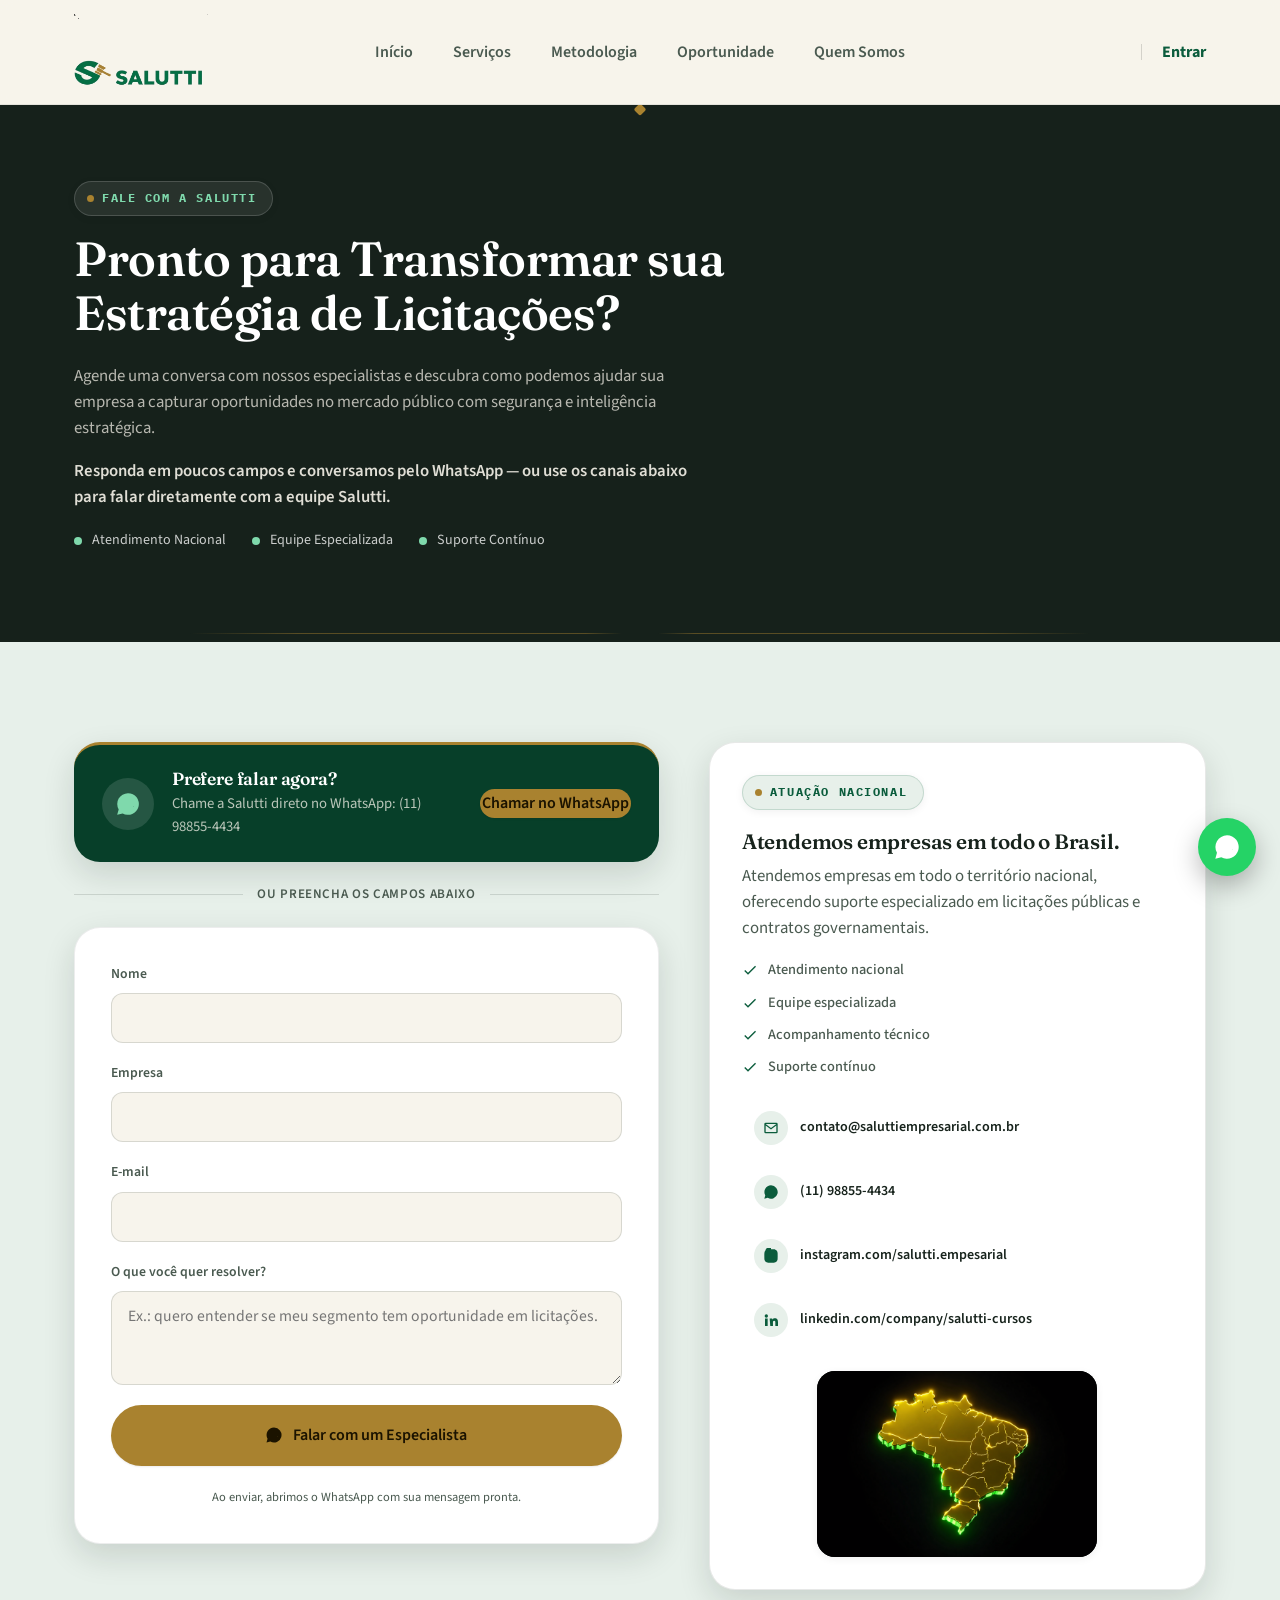
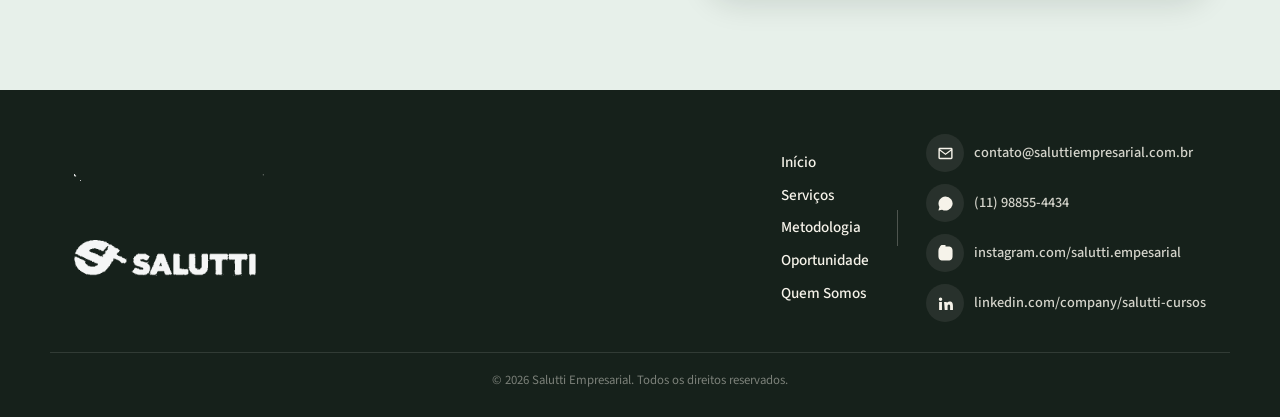
==== commit ef15611b: "Add files via upload" ====
--- a/contato.html
+++ b/contato.html
@@ -53,6 +53,7 @@
     </nav>
 
     <div class="header-cta">
+      <span class="header-auth-sep" aria-hidden="true"></span>
       <a class="header-auth-link is-active" href="contato.html">Entrar</a>
     </div>
 
--- a/styles.css
+++ b/styles.css
@@ -143,20 +143,20 @@
 .site-header.is-scrolled{ box-shadow:0 6px 24px rgba(15,25,18,0.08); background:rgba(247,244,236,0.96); }
 .header-inner{
   display:grid; grid-template-columns:1fr auto 1fr; align-items:center;
-  height:172px; gap:24px;
-}
-.brand-mark{ height:168px; width:auto; transition:opacity .2s ease; }
+  height:104px; gap:24px;
+}
+.brand-mark{ height:76px; width:auto; transition:opacity .2s ease; }
 .brand{ flex:none; display:flex; align-items:center; justify-self:start; grid-column:1; }
 .brand:hover .brand-mark{ opacity:.86; }
 
 .main-nav{ display:flex; align-items:center; gap:8px; justify-self:center; grid-column:2; }
 .main-nav a{
-  color:var(--ink-soft); font-size:1.28rem; font-weight:600; position:relative; padding:12px 18px;
+  color:var(--ink-soft); font-size:1rem; font-weight:600; position:relative; padding:10px 16px;
   border-radius:999px; transition:color .22s var(--ease), background-color .22s var(--ease);
 }
 .main-nav a:hover{ color:var(--ink); background:rgba(23,35,28,0.05); }
 .main-nav a::after{
-  content:""; position:absolute; left:16px; right:16px; bottom:4px; height:2px; background:var(--brass);
+  content:""; position:absolute; left:16px; right:16px; bottom:2px; height:2px; background:var(--brass);
   transform:scaleX(0); transform-origin:left; transition:transform .25s var(--ease);
 }
 .main-nav a:hover::after, .main-nav a:focus-visible::after{ transform:scaleX(1); }
@@ -168,14 +168,14 @@
 
 .header-cta{ flex:none; display:flex; align-items:center; gap:20px; justify-self:end; grid-column:3; }
 .header-auth-link{
-  font-family:inherit; font-size:1.28rem; font-weight:600; letter-spacing:normal;
-  color:var(--ink-soft); transition:color .2s ease;
-}
-.header-auth-link:hover{ color:var(--forest); }
+  font-family:inherit; font-size:1rem; font-weight:700; letter-spacing:normal;
+  color:var(--forest); transition:color .2s ease;
+}
+.header-auth-link:hover{ color:var(--forest-deep); }
 .header-auth-sep{ width:1px; height:16px; background:rgba(23,35,28,0.16); }
 .header-auth-cta{
-  font-family:var(--font-mono); font-size:1.02rem; font-weight:600; letter-spacing:.01em;
-  padding:11px 26px; border-radius:999px; border:1.5px solid var(--forest); color:var(--forest);
+  font-family:var(--font-mono); font-size:.92rem; font-weight:600; letter-spacing:.01em;
+  padding:10px 24px; border-radius:999px; border:1.5px solid var(--forest); color:var(--forest);
   background:transparent; transition:background-color .25s ease, color .25s ease, transform .25s ease, box-shadow .25s ease;
 }
 .header-auth-cta:hover{ background:var(--forest); color:#fff; transform:translateY(-1px); box-shadow:0 8px 18px rgba(11,92,60,0.22); }
@@ -274,23 +274,86 @@
   font-weight:700; text-align:center; color:#fff;
   font-size:clamp(1.7rem,3vw,2.3rem);
 }
+.proposito-title-green{ color:#5FD69B; }
 .proposito-text{ max-width:760px; margin:0 auto; display:flex; flex-direction:column; gap:20px; }
 .proposito-text p{ color:rgba(246,243,234,0.82); font-size:1.05rem; line-height:1.7; margin:0; }
 
-/* Nosso Diferencial */
-.diferencial-section .section-head h2{ font-size:clamp(2rem,3.6vw,2.7rem); }
+/* Nosso Diferencial — layout premium em duas colunas */
+.diferencial-section .section-head h2{ font-size:clamp(2rem,3.8vw,2.9rem); margin-bottom:18px; }
 .diferencial-highlight{
-  font-family:var(--font-display); font-weight:700; font-size:clamp(1.3rem,2.2vw,1.7rem);
-  color:var(--brass); margin:6px 0 14px;
-}
-.diferencial-list{ list-style:none; margin:32px 0 0; padding:0; display:flex; flex-direction:column; gap:16px; max-width:640px; }
+  font-family:var(--font-display); font-weight:700; font-size:clamp(1.4rem,2.4vw,1.85rem);
+  color:var(--brass); margin:0 0 20px;
+}
+.diferencial-section .section-sub{ margin-bottom:0; }
+
+.diferencial-layout{ display:grid; grid-template-columns:2fr 3fr; gap:64px; align-items:stretch; }
+.diferencial-copy{ display:flex; flex-direction:column; }
+
+.diferencial-list{
+  list-style:none; margin:44px 0 0; padding:0; display:flex; flex-direction:column; gap:20px;
+}
 .diferencial-list li{
-  display:flex; align-items:center; gap:14px; font-size:1.05rem; font-weight:600; color:#fff;
-  background:rgba(255,255,255,0.04); border:1px solid rgba(255,255,255,0.1); border-radius:12px;
-  padding:16px 20px; transition:transform .3s var(--ease), background-color .3s var(--ease);
-}
-.diferencial-list li:hover{ transform:translateX(6px); background:rgba(255,255,255,0.07); }
-.diferencial-arrow{ color:var(--brass); font-size:1.1rem; flex:none; }
+  display:flex; align-items:center; gap:18px; background:rgba(255,255,255,0.05); border:1px solid rgba(255,255,255,0.09);
+  border-radius:16px; padding:22px 24px; box-shadow:0 4px 14px rgba(0,0,0,0.18);
+  transition:transform .32s cubic-bezier(.22,.9,.32,1.2), box-shadow .32s ease, background-color .32s ease;
+  opacity:0; transform:translateY(16px); animation:diferencialIn .6s ease forwards; animation-play-state:paused;
+}
+.diferencial-list.reveal.is-visible li{ animation-play-state:running; }
+.diferencial-list li:nth-child(1){ animation-delay:.05s; }
+.diferencial-list li:nth-child(2){ animation-delay:.12s; }
+.diferencial-list li:nth-child(3){ animation-delay:.19s; }
+.diferencial-list li:nth-child(4){ animation-delay:.26s; }
+.diferencial-list li:nth-child(5){ animation-delay:.33s; }
+.diferencial-list li:nth-child(6){ animation-delay:.4s; }
+@keyframes diferencialIn{ to{ opacity:1; transform:translateY(0); } }
+.diferencial-list li:hover{
+  transform:translateY(-7px);
+  box-shadow:0 26px 48px rgba(0,0,0,0.38);
+  background:rgba(255,255,255,0.08);
+  border-color:rgba(169,130,47,0.35);
+}
+.diferencial-ico{
+  flex:none; width:48px; height:48px; border-radius:50%; background:rgba(169,130,47,0.16);
+  display:flex; align-items:center; justify-content:center; transition:transform .32s ease, background-color .32s ease;
+}
+.diferencial-ico svg{ width:22px; height:22px; fill:var(--brass); transition:fill .32s ease; }
+.diferencial-list li:hover .diferencial-ico{ transform:scale(1.12); background:rgba(169,130,47,0.3); }
+.diferencial-text{ font-size:1.02rem; font-weight:600; color:#fff; line-height:1.4; }
+
+.diferencial-media{ position:relative; min-height:480px; }
+.diferencial-photo{
+  position:relative; height:100%; min-height:480px; border-radius:24px; overflow:hidden; box-shadow:var(--shadow-2); margin:0;
+}
+.diferencial-photo img{ width:100%; height:100%; object-fit:cover; display:block; }
+.diferencial-photo::after{
+  content:""; position:absolute; inset:0;
+  background:linear-gradient(200deg, rgba(6,15,11,0.05) 30%, rgba(6,15,11,0.72) 100%);
+}
+.diferencial-floats{
+  position:absolute; left:26px; bottom:26px; right:26px; z-index:2;
+  display:flex; flex-direction:column; gap:12px; max-width:280px;
+}
+.diferencial-float{
+  display:flex; align-items:center; gap:10px;
+  background:rgba(255,255,255,0.16); backdrop-filter:blur(12px) saturate(160%); -webkit-backdrop-filter:blur(12px) saturate(160%);
+  border:1px solid rgba(255,255,255,0.28); border-radius:14px; padding:12px 16px;
+  color:#fff; font-size:.86rem; font-weight:600; box-shadow:0 10px 26px rgba(0,0,0,0.28);
+  transition:transform .3s ease, background-color .3s ease;
+}
+.diferencial-float:hover{ transform:translateY(-3px); background:rgba(255,255,255,0.24); }
+.diferencial-float svg{ width:16px; height:16px; fill:#5FD69B; flex:none; }
+
+@media (max-width:1000px){
+  .diferencial-layout{ grid-template-columns:1fr; gap:44px; }
+  .diferencial-media{ min-height:340px; order:2; }
+  .diferencial-photo{ min-height:340px; }
+  .diferencial-copy{ order:1; }
+}
+@media (max-width:560px){
+  .diferencial-floats{ position:static; max-width:none; margin-top:14px; }
+  .diferencial-media{ min-height:auto; }
+  .diferencial-photo{ min-height:260px; }
+}
 
 /* Nossa Metodologia — 4 pilares */
 /* Nossos Especialistas */
@@ -328,27 +391,121 @@
 }
 .pilares-grid{ display:grid; grid-template-columns:repeat(2,1fr); gap:22px; position:relative; z-index:1; }
 .pilar-card{
-  background:rgba(255,255,255,0.07); border:1px solid rgba(255,255,255,0.12); border-radius:var(--radius-lg);
-  padding:30px 28px; text-align:center; transition:transform .35s cubic-bezier(.22,.9,.32,1.2), box-shadow .35s ease, border-color .3s ease;
+  position:relative; overflow:hidden; isolation:isolate;
+  background:linear-gradient(155deg, rgba(95,214,155,0.10), rgba(255,255,255,0.04) 55%);
+  border:1px solid rgba(255,255,255,0.12); border-radius:var(--radius-lg);
+  padding:30px 28px; text-align:center; cursor:pointer;
+  transition:transform .3s ease, box-shadow .3s ease, border-color .3s ease, background .3s ease;
   backdrop-filter:blur(6px);
-}
+  opacity:0; transform:translateY(18px); animation:pilarIn .6s ease forwards; animation-play-state:paused;
+}
+.pilares-grid.reveal.is-visible .pilar-card{ animation-play-state:running; }
+.pilar-card:nth-child(1){ animation-delay:.05s; }
+.pilar-card:nth-child(2){ animation-delay:.15s; }
+.pilar-card:nth-child(3){ animation-delay:.25s; }
+.pilar-card:nth-child(4){ animation-delay:.35s; }
+@keyframes pilarIn{ to{ opacity:1; transform:translateY(0); } }
+.pilar-card::before{
+  content:""; position:absolute; top:0; left:-60%; width:40%; height:100%;
+  background:linear-gradient(120deg, transparent, rgba(255,255,255,0.16), transparent);
+  transform:skewX(-20deg); transition:left .6s ease; z-index:1; pointer-events:none;
+}
+.pilar-card:hover::before{ left:130%; }
 .pilar-card:hover{
-  transform:translateY(-8px);
-  box-shadow:0 24px 44px rgba(0,0,0,0.35);
-  border-color:rgba(95,214,155,0.4);
+  transform:translateY(-9px);
+  box-shadow:0 28px 50px rgba(0,0,0,0.4);
+  border-color:rgba(95,214,155,0.5);
+  background:linear-gradient(155deg, rgba(95,214,155,0.18), rgba(255,255,255,0.06) 55%);
 }
 .pilar-ico{
-  width:52px; height:52px; border-radius:50%; background:rgba(95,214,155,0.14);
+  position:relative; z-index:2; width:52px; height:52px; border-radius:50%; background:rgba(95,214,155,0.14);
   display:flex; align-items:center; justify-content:center; margin:0 auto 18px;
-}
-.pilar-ico svg{ width:26px; height:26px; fill:#5FD69B; stroke:#5FD69B; }
-.pilar-card h3{ color:#fff; font-size:1.15rem; margin-bottom:10px; }
-.pilar-card p{ color:rgba(246,243,234,0.65); font-size:.92rem; line-height:1.55; margin:0; }
+  transition:transform .3s ease, background-color .3s ease;
+}
+.pilar-ico svg{ width:26px; height:26px; fill:#5FD69B; stroke:#5FD69B; transition:fill .3s ease; }
+.pilar-card:hover .pilar-ico{ transform:scale(1.08); background:rgba(95,214,155,0.24); }
+.pilar-card h3{ position:relative; z-index:2; color:#fff; font-size:1.15rem; margin-bottom:10px; transition:color .3s ease; }
+.pilar-card p{ position:relative; z-index:2; color:rgba(246,243,234,0.65); font-size:.92rem; line-height:1.55; margin:0; transition:color .3s ease; }
+.pilar-card:hover p{ color:rgba(246,243,234,0.85); }
 @media (max-width:700px){ .pilares-grid{ grid-template-columns:1fr; } }
+@media (prefers-reduced-motion: reduce){
+  .pilar-card{ opacity:1; transform:none; animation:none; }
+}
 
 /* Nosso Compromisso */
 .compromisso-section .section-head-center{ margin-bottom:0; max-width:820px; }
 .compromisso-text{ font-family:var(--font-display); font-weight:600; font-size:clamp(1.15rem,2vw,1.4rem); color:var(--ink); max-width:760px; }
+
+/* Liderança Estratégica — Marcio Ageouri */
+.lideranca-section{ background:var(--paper); }
+.lideranca-layout{ display:grid; grid-template-columns:.85fr 1.4fr; gap:52px; align-items:start; }
+.lideranca-photo-col{ position:static; display:flex; flex-direction:column; gap:16px; }
+.lideranca-photo{
+  margin:0; border-radius:var(--radius-lg); overflow:hidden; box-shadow:var(--shadow-1); border:1px solid rgba(23,35,28,0.08);
+}
+.lideranca-photo img{ width:100%; display:block; aspect-ratio:3/4; object-fit:cover; }
+.lideranca-linkedin{ display:flex; align-items:center; justify-content:center; gap:10px; }
+.lideranca-linkedin .ico{ width:18px; height:18px; fill:currentColor; }
+
+.lideranca-title{ font-size:clamp(1.7rem,3vw,2.2rem); max-width:560px; margin-bottom:28px; }
+.lideranca-name-block{ margin-bottom:18px; padding-left:18px; border-left:3px solid var(--brass); }
+.lideranca-name{ font-size:1.5rem; font-weight:800; margin-bottom:2px; }
+.lideranca-role{ color:var(--forest); font-weight:700; font-size:1rem; margin:0 0 2px; }
+.lideranca-role-sub{ color:var(--ink-soft); font-size:.95rem; margin:0; }
+.lideranca-bio{ color:var(--ink-soft); font-size:1rem; line-height:1.65; max-width:640px; margin-bottom:28px; }
+
+.lideranca-especialidades-label{
+  font-family:var(--font-mono); text-transform:uppercase; letter-spacing:.12em; font-size:.78rem;
+  font-weight:700; color:var(--ink-soft); margin-bottom:12px;
+}
+.lideranca-tags{ list-style:none; margin:0 0 40px; padding:0; display:flex; flex-wrap:wrap; gap:10px; }
+.lideranca-tags li{
+  font-size:.86rem; font-weight:600; color:#1C8A54; background:#E4F5EB; border:1px solid rgba(28,138,84,0.22);
+  border-radius:999px; padding:7px 14px; display:flex; align-items:center; gap:6px;
+  transition:transform .25s var(--ease), box-shadow .25s var(--ease), background-color .25s var(--ease);
+}
+.lideranca-tags li:hover{
+  transform:translateY(-2px); background:#D3EEDE; box-shadow:0 8px 16px rgba(28,138,84,0.18);
+}
+.lideranca-tags li::before{ content:"✓"; font-size:.78rem; }
+
+.lideranca-linkedin{
+  background:var(--forest-deep); color:#fff; border:none;
+  transition:transform .25s var(--ease), box-shadow .25s var(--ease), background-color .25s var(--ease);
+}
+.lideranca-linkedin:hover{
+  background:var(--forest); transform:translateY(-3px);
+  box-shadow:0 14px 28px rgba(11,92,60,0.28);
+}
+.lideranca-linkedin-badge{
+  flex:none; width:22px; height:22px; border-radius:5px; background:#fff;
+  display:flex; align-items:center; justify-content:center;
+}
+.lideranca-linkedin-badge svg{ width:15px; height:15px; fill:#0A66C2; }
+
+.lideranca-stats{ display:grid; grid-template-columns:repeat(2,1fr); gap:18px; }
+.lideranca-stat{
+  background:#fff; border:1px solid rgba(23,35,28,0.08); border-radius:var(--radius); padding:22px 20px;
+  box-shadow:var(--shadow-soft);
+}
+.lideranca-stat-ico{
+  display:flex; width:38px; height:38px; border-radius:10px; background:var(--forest-mist);
+  align-items:center; justify-content:center; margin-bottom:10px;
+}
+.lideranca-stat-ico svg{ width:19px; height:19px; fill:var(--forest); }
+.lideranca-stat-num{ display:block; font-family:var(--font-display); font-weight:700; font-size:1.5rem; color:var(--forest); }
+.lideranca-stat-label{ display:block; font-weight:700; font-size:.92rem; color:var(--ink); margin:2px 0 6px; }
+.lideranca-stat-sub{ display:block; font-size:.83rem; color:var(--ink-soft); line-height:1.4; }
+
+@media (max-width:900px){
+  .lideranca-layout{ grid-template-columns:1fr; }
+  .lideranca-photo-col{ position:static; max-width:320px; margin:0 auto; }
+  .lideranca-stats{ grid-template-columns:1fr 1fr; }
+}
+@media (max-width:560px){
+  .lideranca-stats{ grid-template-columns:1fr; }
+  .lideranca-name-block{ padding-left:14px; }
+}
 
 /* Expertise que Transforma Desafios em Oportunidades */
 .expertise-section h2{ line-height:1.2; }
@@ -448,20 +605,6 @@
 .section-dark{ background:var(--charcoal); color:var(--off-white); }
 .section-dark h2, .section-dark h4{ color:#fff; }
 .section-dark h3{ color:#fff; }
-.esp-card{ display:flex; flex-direction:column; align-items:center; text-align:center; }
-.esp-card h3{ margin-bottom:2px; }
-.esp-ico{
-  width:56px; height:56px; border-radius:50%; display:flex; align-items:center; justify-content:center;
-  margin-bottom:16px;
-}
-.esp-ico svg{ width:26px; height:26px; }
-.esp-ico-green{ background:rgba(95,214,155,0.16); }
-.esp-ico-green svg{ fill:#5FD69B; }
-.esp-ico-blue{ background:rgba(111,168,255,0.16); }
-.esp-ico-blue svg{ fill:#6FA8FF; }
-.esp-ico-orange{ background:rgba(224,121,58,0.18); }
-.esp-ico-orange svg{ fill:#E0793A; }
-
 .section-dark .feature-card h3{ color:#fff; }
 
 .essencia-section .section-head{ text-align:center; max-width:640px; margin-left:auto; margin-right:auto; }
@@ -1133,14 +1276,14 @@
    RESPONSIVE NAV
 ========================================================= */
 @media (max-width:860px){
-  .header-inner{ height:104px; }
-  .brand-mark{ height:96px; }
+  .header-inner{ height:84px; }
+  .brand-mark{ height:60px; }
   .main-nav{
-    position:fixed; top:104px; left:0; right:0; background:var(--paper);
+    position:fixed; top:84px; left:0; right:0; background:var(--paper);
     flex-direction:column; align-items:stretch; gap:2px; padding:12px 24px 24px;
     transform:translateY(-12px); opacity:0; pointer-events:none; transition:opacity .25s var(--ease), transform .25s var(--ease);
     border-bottom:1px solid rgba(23,35,28,0.10); box-shadow:var(--shadow-1);
-    max-height:calc(100vh - 104px); overflow-y:auto;
+    max-height:calc(100vh - 84px); overflow-y:auto;
   }
   .main-nav.is-open{ opacity:1; transform:translateY(0); pointer-events:auto; }
   .main-nav a{ width:100%; padding:14px 16px; border-radius:12px; }
@@ -1254,6 +1397,7 @@
 .reveal.is-visible{ opacity:1; transform:translateY(0); }
 @media (prefers-reduced-motion: reduce){
   .reveal{ opacity:1; transform:none; transition:none; }
+  .diferencial-list li{ opacity:1; transform:none; animation:none; }
 }
 
 /* =========================================================
@@ -1766,3 +1910,43 @@
 .eyebrow-star{ display:inline-flex; width:14px; height:14px; flex:none; }
 .eyebrow-star svg{ width:14px; height:14px; fill:var(--brass); }
 .eyebrow-dark .eyebrow-star svg{ fill:var(--mint); }
+
+/* =========================================================
+   DIVISOR GLOBAL ENTRE SEÇÕES — linha + losango centralizado
+   Aplicado automaticamente entre todas as seções diretas de <main>,
+   em todas as páginas do site (Início, Sobre, Serviços, Contato).
+========================================================= */
+main#conteudo > section{ position:relative; }
+main#conteudo > section:not(:last-of-type)::after{
+  content:"";
+  position:absolute;
+  left:50%;
+  bottom:4px;
+  transform:translateX(-50%);
+  width:min(90%, 900px);
+  height:9px;
+  background-image:
+    linear-gradient(to right, transparent, rgba(169,130,47,0.45) 12%, rgba(169,130,47,0.45) 44%, transparent 48%),
+    linear-gradient(to left, transparent, rgba(169,130,47,0.45) 12%, rgba(169,130,47,0.45) 44%, transparent 48%);
+  background-repeat:no-repeat;
+  background-position:left center, right center;
+  background-size:100% 1px, 100% 1px;
+  z-index:6;
+  pointer-events:none;
+}
+main#conteudo > section:not(:last-of-type)::before{
+  content:"";
+  position:absolute;
+  left:50%;
+  bottom:0px;
+  transform:translateX(-50%) rotate(45deg);
+  width:9px;
+  height:9px;
+  background:var(--brass);
+  border-radius:2px;
+  z-index:7;
+  pointer-events:none;
+}
+@media (max-width:640px){
+  main#conteudo > section:not(:last-of-type)::after{ width:80%; }
+}
